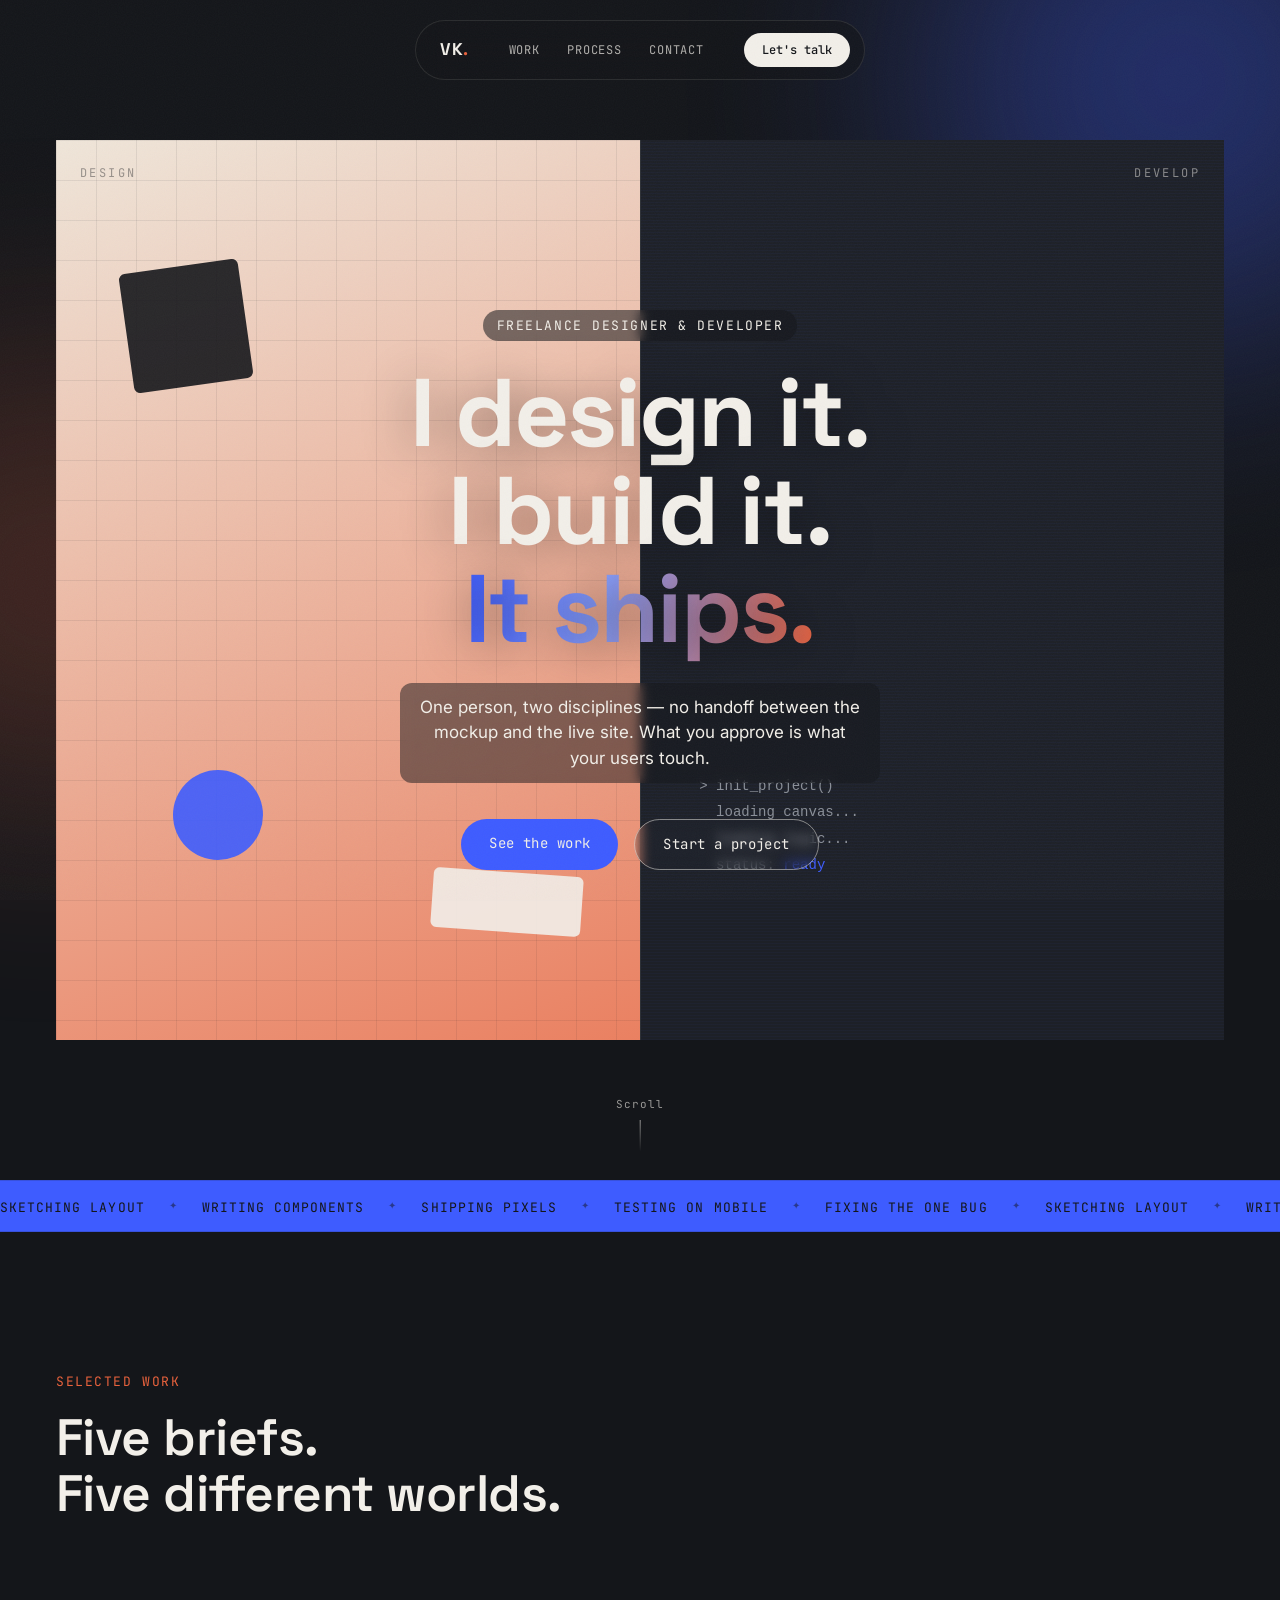
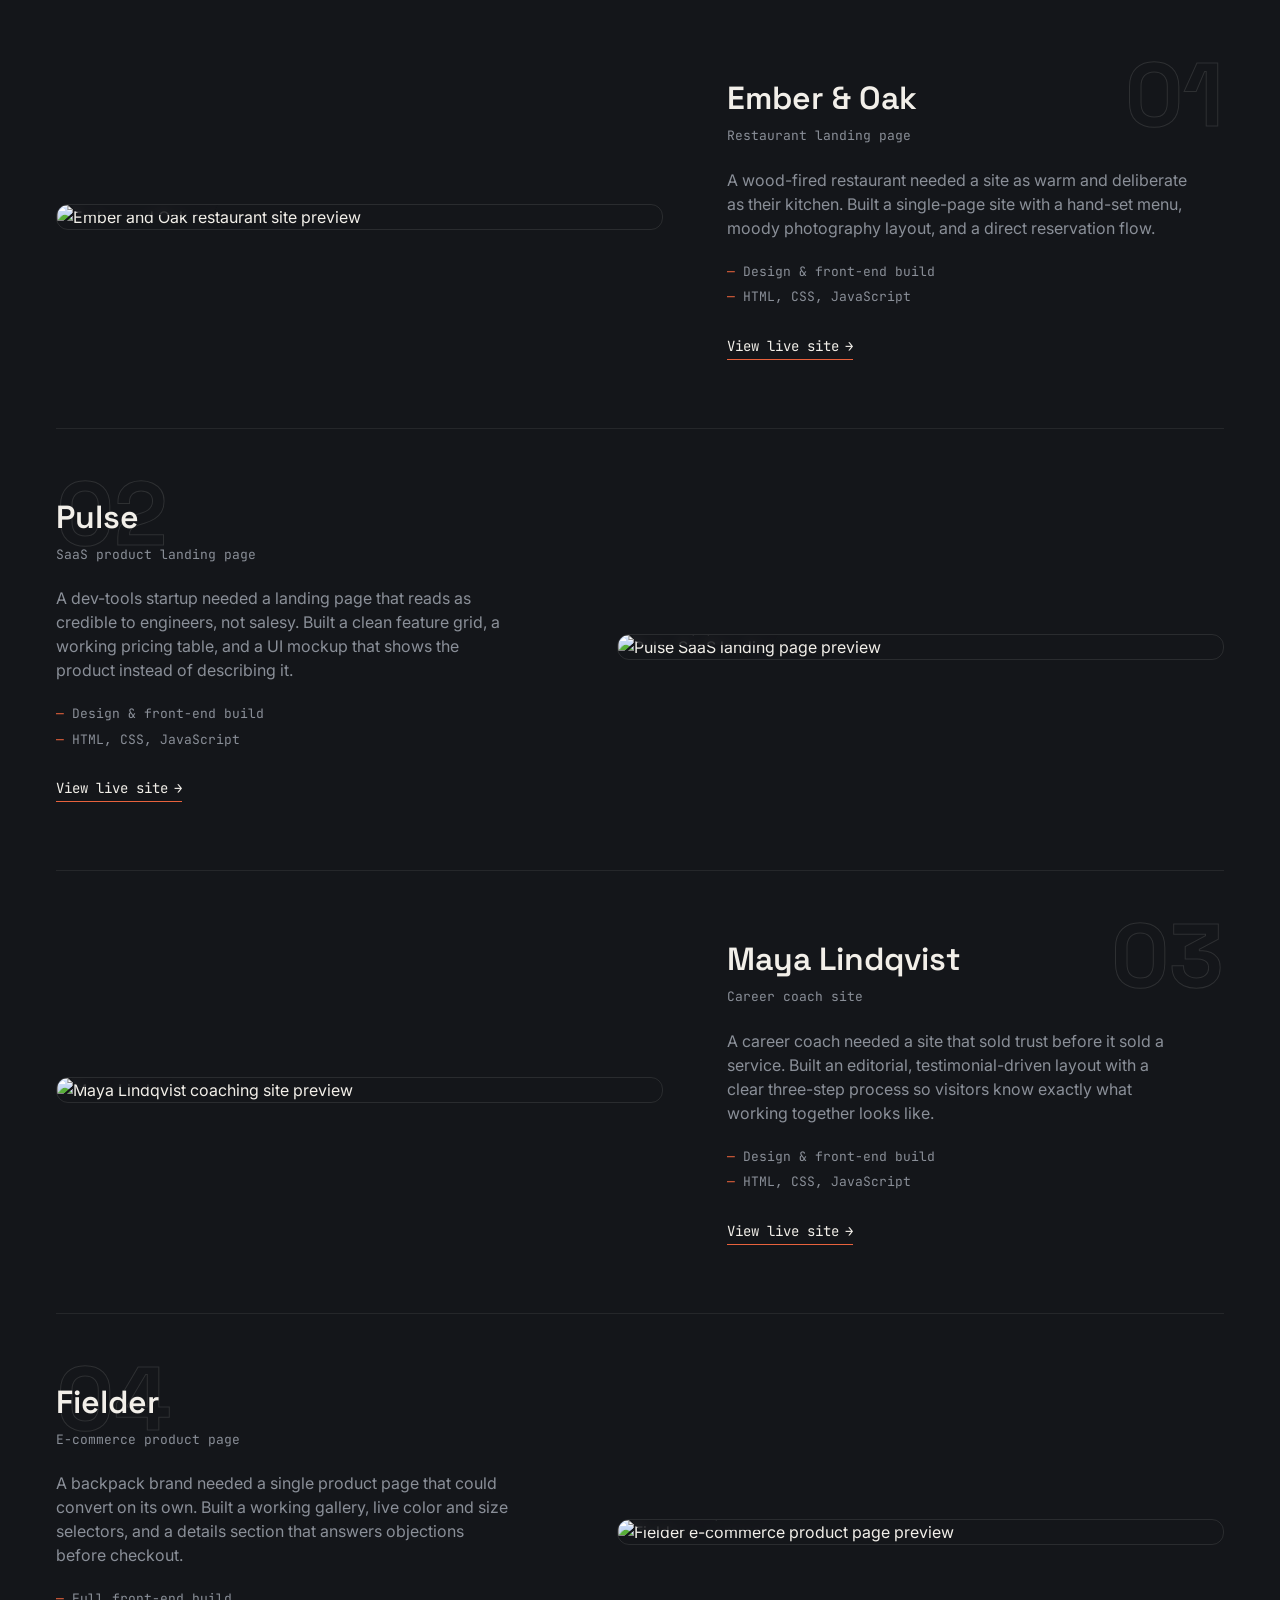
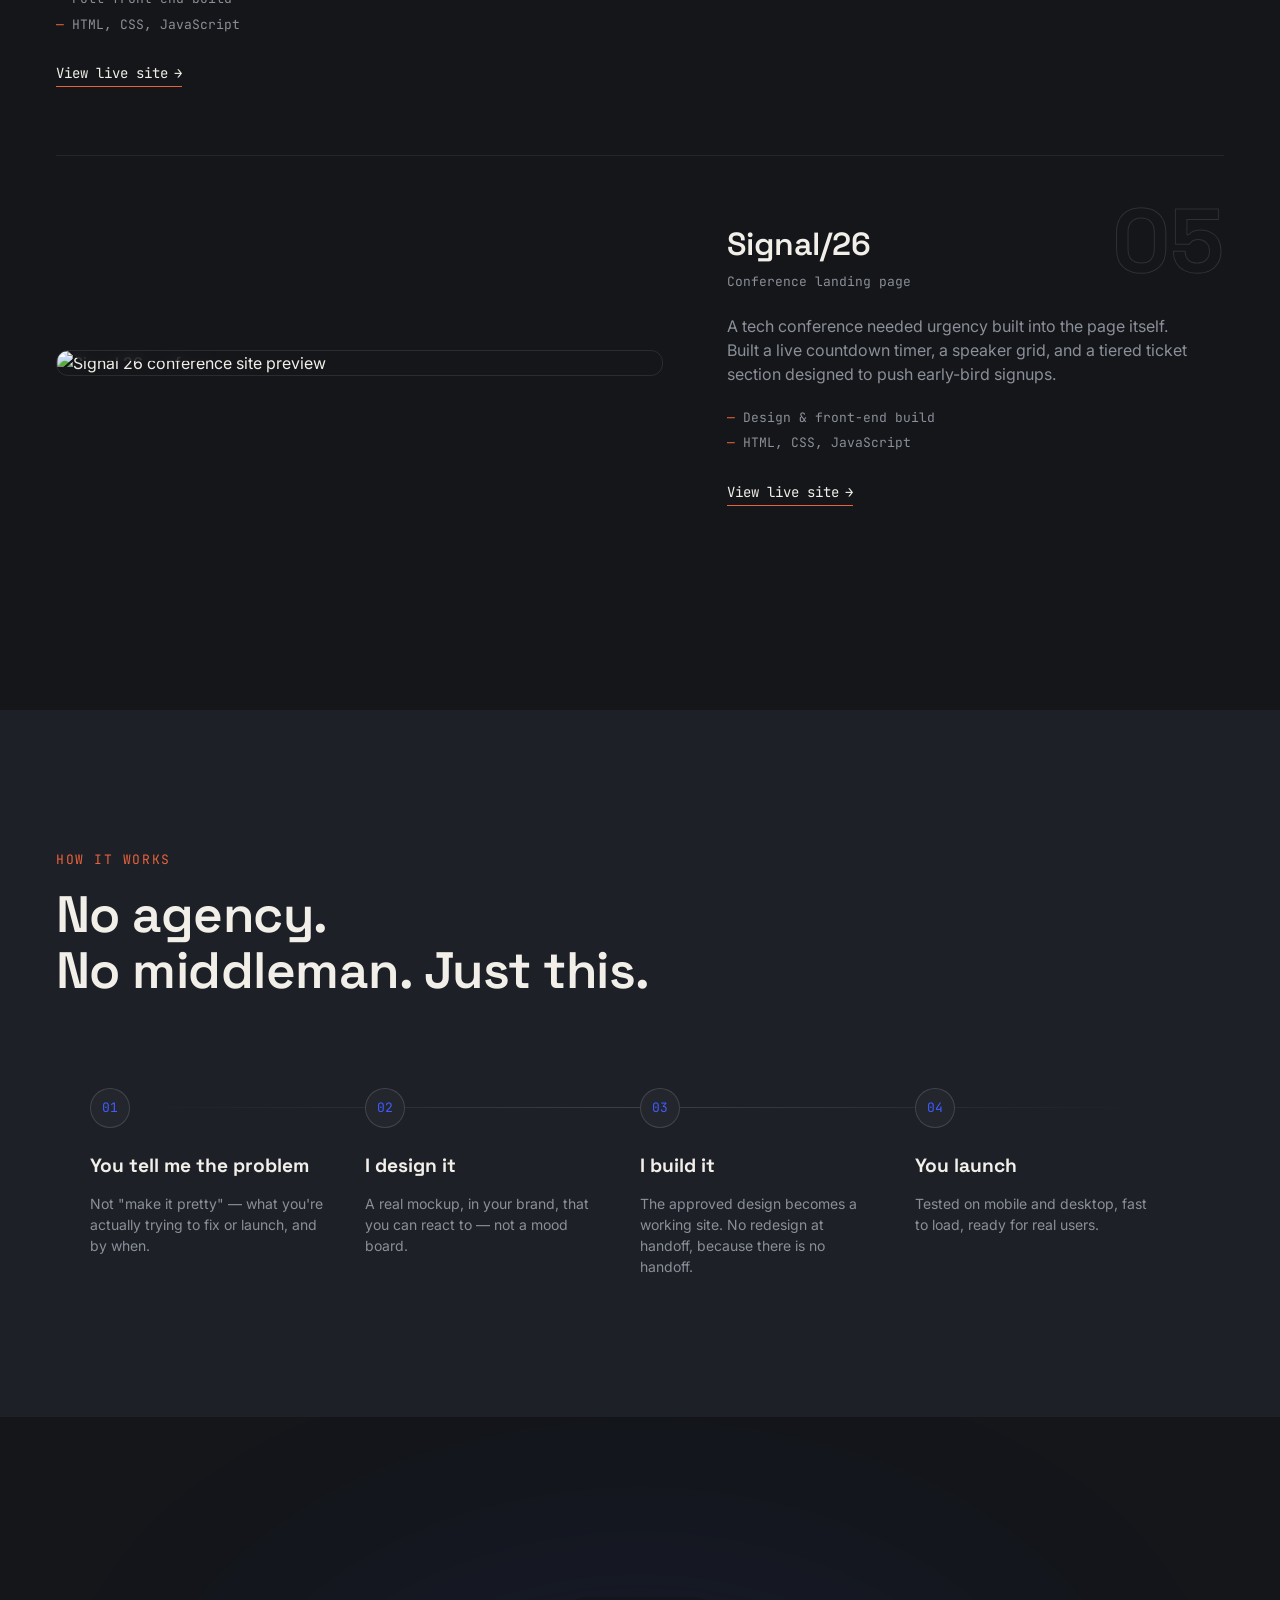
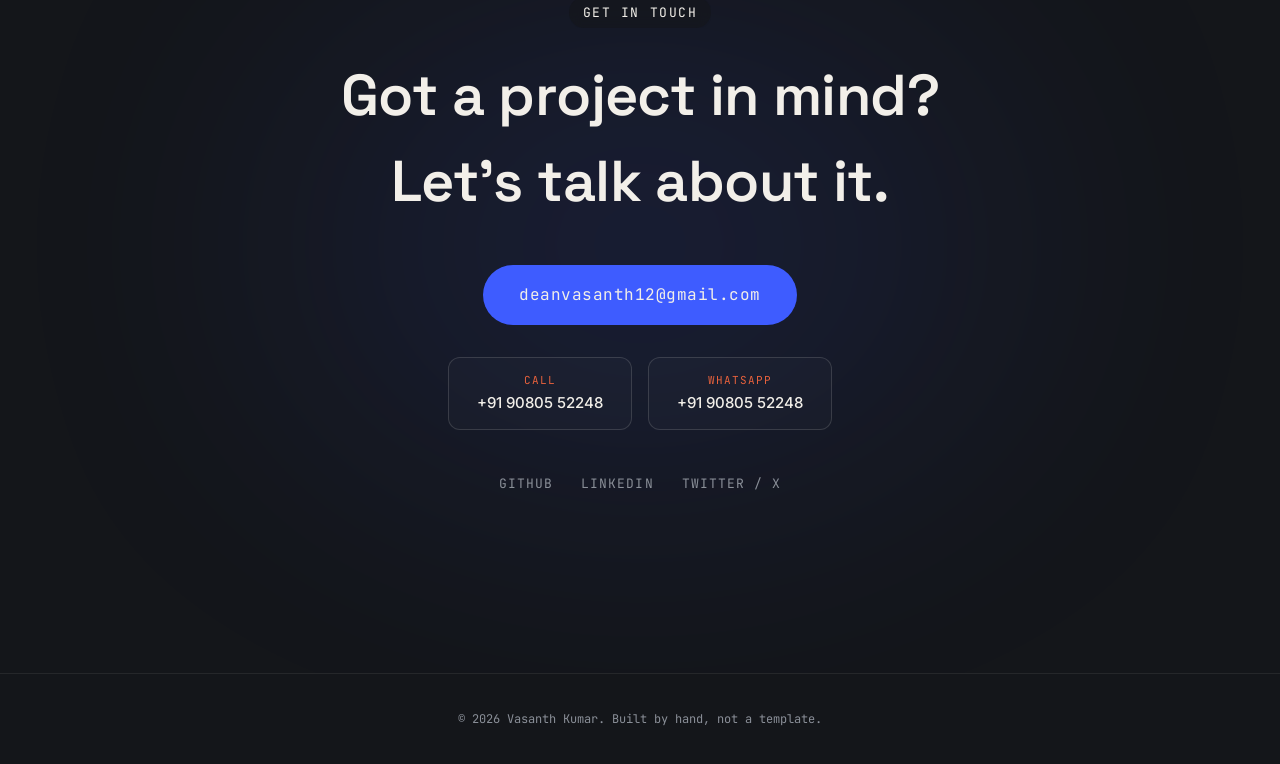
==== index.html @ 4594cf6c "redesign portfolio homepage" ====
<!DOCTYPE html>
<html lang="en">
<head>
<meta charset="UTF-8">
<meta name="viewport" content="width=device-width, initial-scale=1.0">
<title>Vasanth Kumar — Design & Development</title>
<meta name="description" content="Freelance web design, web development, and graphic design portfolio.">
<link rel="preconnect" href="https://fonts.googleapis.com">
<link rel="preconnect" href="https://fonts.gstatic.com" crossorigin>
<link href="https://fonts.googleapis.com/css2?family=Space+Grotesk:wght@400;500;600;700&family=Inter:wght@400;500;600&family=JetBrains+Mono:wght@400;500&display=swap" rel="stylesheet">
<link rel="stylesheet" href="style.css">
</head>
<body>

<div class="grain"></div>
<div class="glow glow-1"></div>
<div class="glow glow-2"></div>

<header class="topbar">
  <div class="nav-pill">
    <span class="mark">VK<span class="mark-dot">.</span></span>
    <nav>
      <a href="#work">Work</a>
      <a href="#process">Process</a>
      <a href="#contact">Contact</a>
    </nav>
    <a href="#contact" class="nav-cta">Let's talk</a>
  </div>
</header>

<section class="hero">
  <div class="hero-half hero-design">
    <div class="grid-overlay"></div>
    <div class="swatch swatch-1"></div>
    <div class="swatch swatch-2"></div>
    <div class="swatch swatch-3"></div>
    <span class="half-label">DESIGN</span>
  </div>
  <div class="hero-half hero-dev">
    <div class="scanlines"></div>
    <pre class="code-snippet"><code>&gt; init_project()
  loading canvas...
  loading logic...
  status: <span class="ok">ready</span></code></pre>
    <span class="half-label">DEVELOP</span>
  </div>

  <div class="hero-content">
    <p class="eyebrow">Freelance Designer &amp; Developer</p>
    <h1>I design it.<br>I build it.<br><span class="gradient-text">It ships.</span></h1>
    <p class="hero-sub">One person, two disciplines — no handoff between the mockup and the live site. What you approve is what your users touch.</p>
    <div class="hero-actions">
      <a href="#work" class="btn btn-primary">See the work</a>
      <a href="#contact" class="btn btn-ghost">Start a project</a>
    </div>
  </div>

  <div class="scroll-cue">
    <span>Scroll</span>
    <div class="scroll-line"></div>
  </div>
</section>

<div class="ticker">
  <div class="ticker-track">
    <span>sketching layout</span><span class="dot-sep">✦</span>
    <span>writing components</span><span class="dot-sep">✦</span>
    <span>shipping pixels</span><span class="dot-sep">✦</span>
    <span>testing on mobile</span><span class="dot-sep">✦</span>
    <span>fixing the one bug</span><span class="dot-sep">✦</span>
    <span>sketching layout</span><span class="dot-sep">✦</span>
    <span>writing components</span><span class="dot-sep">✦</span>
    <span>shipping pixels</span><span class="dot-sep">✦</span>
    <span>testing on mobile</span><span class="dot-sep">✦</span>
    <span>fixing the one bug</span><span class="dot-sep">✦</span>
  </div>
</div>

<section class="work" id="work">
  <div class="section-head">
    <p class="eyebrow">Selected Work</p>
    <h2>Five briefs.<br>Five different worlds.</h2>
  </div>

  <div class="project-list">

    <article class="project">
      <span class="project-index">01</span>
      <div class="project-media">
        <img src="https://placehold.co/900x650/2A1810/E8D5B5?text=Ember+%26+Oak" alt="Ember and Oak restaurant site preview">
        <span class="media-tag">Web Design + Dev</span>
      </div>
      <div class="project-info">
        <h3>Ember &amp; Oak</h3>
        <p class="project-sub">Restaurant landing page</p>
        <p>A wood-fired restaurant needed a site as warm and deliberate as their kitchen. Built a single-page site with a hand-set menu, moody photography layout, and a direct reservation flow.</p>
        <ul class="project-meta">
          <li>Design &amp; front-end build</li>
          <li>HTML, CSS, JavaScript</li>
        </ul>
        <a href="restaurant/" class="project-link">View live site <span class="arrow">→</span></a>
      </div>
    </article>

    <article class="project reverse">
      <span class="project-index">02</span>
      <div class="project-media">
        <img src="https://placehold.co/900x650/FAFAF9/4F46E5?text=Pulse" alt="Pulse SaaS landing page preview">
        <span class="media-tag">Web Design + Dev</span>
      </div>
      <div class="project-info">
        <h3>Pulse</h3>
        <p class="project-sub">SaaS product landing page</p>
        <p>A dev-tools startup needed a landing page that reads as credible to engineers, not salesy. Built a clean feature grid, a working pricing table, and a UI mockup that shows the product instead of describing it.</p>
        <ul class="project-meta">
          <li>Design &amp; front-end build</li>
          <li>HTML, CSS, JavaScript</li>
        </ul>
        <a href="saas/" class="project-link">View live site <span class="arrow">→</span></a>
      </div>
    </article>

    <article class="project">
      <span class="project-index">03</span>
      <div class="project-media">
        <img src="https://placehold.co/900x650/FBF8F3/6B7A5E?text=Maya+Lindqvist" alt="Maya Lindqvist coaching site preview">
        <span class="media-tag">Web Design</span>
      </div>
      <div class="project-info">
        <h3>Maya Lindqvist</h3>
        <p class="project-sub">Career coach site</p>
        <p>A career coach needed a site that sold trust before it sold a service. Built an editorial, testimonial-driven layout with a clear three-step process so visitors know exactly what working together looks like.</p>
        <ul class="project-meta">
          <li>Design &amp; front-end build</li>
          <li>HTML, CSS, JavaScript</li>
        </ul>
        <a href="personal-brand/" class="project-link">View live site <span class="arrow">→</span></a>
      </div>
    </article>

    <article class="project reverse">
      <span class="project-index">04</span>
      <div class="project-media">
        <img src="https://placehold.co/900x650/EFEFEA/1A1A1A?text=Fielder" alt="Fielder e-commerce product page preview">
        <span class="media-tag">Web Development</span>
      </div>
      <div class="project-info">
        <h3>Fielder</h3>
        <p class="project-sub">E-commerce product page</p>
        <p>A backpack brand needed a single product page that could convert on its own. Built a working gallery, live color and size selectors, and a details section that answers objections before checkout.</p>
        <ul class="project-meta">
          <li>Full front-end build</li>
          <li>HTML, CSS, JavaScript</li>
        </ul>
        <a href="ecommerce/" class="project-link">View live site <span class="arrow">→</span></a>
      </div>
    </article>

    <article class="project">
      <span class="project-index">05</span>
      <div class="project-media">
        <img src="https://placehold.co/900x650/0B0C10/FF4D6D?text=Signal%2F26" alt="Signal 26 conference site preview">
        <span class="media-tag">Web Design + Dev</span>
      </div>
      <div class="project-info">
        <h3>Signal/26</h3>
        <p class="project-sub">Conference landing page</p>
        <p>A tech conference needed urgency built into the page itself. Built a live countdown timer, a speaker grid, and a tiered ticket section designed to push early-bird signups.</p>
        <ul class="project-meta">
          <li>Design &amp; front-end build</li>
          <li>HTML, CSS, JavaScript</li>
        </ul>
        <a href="event/" class="project-link">View live site <span class="arrow">→</span></a>
      </div>
    </article>

  </div>
</section>

<section class="process" id="process">
  <div class="section-head">
    <p class="eyebrow">How It Works</p>
    <h2>No agency.<br>No middleman. Just this.</h2>
  </div>
  <div class="process-line">
    <div class="process-step">
      <span class="step-mono">01</span>
      <h4>You tell me the problem</h4>
      <p>Not "make it pretty" — what you're actually trying to fix or launch, and by when.</p>
    </div>
    <div class="process-step">
      <span class="step-mono">02</span>
      <h4>I design it</h4>
      <p>A real mockup, in your brand, that you can react to — not a mood board.</p>
    </div>
    <div class="process-step">
      <span class="step-mono">03</span>
      <h4>I build it</h4>
      <p>The approved design becomes a working site. No redesign at handoff, because there is no handoff.</p>
    </div>
    <div class="process-step">
      <span class="step-mono">04</span>
      <h4>You launch</h4>
      <p>Tested on mobile and desktop, fast to load, ready for real users.</p>
    </div>
  </div>
</section>

<section class="contact" id="contact">
  <div class="contact-glow"></div>
  <p class="eyebrow">Get In Touch</p>
  <h2>Got a project in mind?<br>Let's talk about it.</h2>
  <a href="mailto:deanvasanth12@gmail.com" class="btn btn-primary btn-large">deanvasanth12@gmail.com</a>
  <div class="contact-methods">
    <a href="tel:+919080552248" class="contact-method">
      <span class="contact-method-label">Call</span>
      <span class="contact-method-value">+91 90805 52248</span>
    </a>
    <a href="https://wa.me/919080552248" class="contact-method" target="_blank" rel="noopener">
      <span class="contact-method-label">WhatsApp</span>
      <span class="contact-method-value">+91 90805 52248</span>
    </a>
  </div>
  <div class="contact-links">
    <a href="#">GitHub</a>
    <a href="#">LinkedIn</a>
    <a href="#">Twitter / X</a>
  </div>
</section>

<footer>
  <span>© 2026 Vasanth Kumar. Built by hand, not a template.</span>
</footer>

<script src="script.js"></script>
</body>
</html>
---- style.css ----
:root {
  --ink: #14161A;
  --paper: #F2EFE9;
  --cobalt: #3E5CFF;
  --clay: #E8623D;
  --slate: #8A8F98;
  --ink-soft: #1D2027;
  --ink-softer: #24262E;

  --font-display: 'Space Grotesk', sans-serif;
  --font-body: 'Inter', sans-serif;
  --font-mono: 'JetBrains Mono', monospace;
}

* { margin: 0; padding: 0; box-sizing: border-box; }
html { scroll-behavior: smooth; }
body {
  background: var(--ink);
  color: var(--paper);
  font-family: var(--font-body);
  line-height: 1.5;
  overflow-x: hidden;
  position: relative;
}
@media (prefers-reduced-motion: reduce) {
  html { scroll-behavior: auto; }
  * { animation-duration: 0.01ms !important; animation-iteration-count: 1 !important; transition-duration: 0.01ms !important; }
}
a { color: inherit; text-decoration: none; }

.grain {
  position: fixed;
  inset: 0;
  pointer-events: none;
  z-index: 999;
  opacity: 0.035;
  background-image: url("data:image/svg+xml,%3Csvg xmlns='http://www.w3.org/2000/svg' width='120' height='120'%3E%3Cfilter id='n'%3E%3CfeTurbulence type='fractalNoise' baseFrequency='0.9' numOctaves='2' stitchTiles='stitch'/%3E%3C/filter%3E%3Crect width='100%25' height='100%25' filter='url(%23n)'/%3E%3C/svg%3E");
}

.glow {
  position: fixed;
  border-radius: 50%;
  filter: blur(120px);
  pointer-events: none;
  z-index: 0;
  opacity: 0.35;
}
.glow-1 {
  width: 520px; height: 520px;
  background: var(--cobalt);
  top: -180px; right: -160px;
}
.glow-2 {
  width: 460px; height: 460px;
  background: var(--clay);
  bottom: 10%; left: -180px;
  opacity: 0.22;
}

/* ---------- Topbar ---------- */
.topbar {
  position: fixed;
  top: 20px; left: 0; right: 0;
  z-index: 100;
  display: flex;
  justify-content: center;
}
.nav-pill {
  display: flex;
  align-items: center;
  gap: 40px;
  background: rgba(20,22,26,0.6);
  backdrop-filter: blur(16px);
  border: 1px solid rgba(242,239,233,0.1);
  border-radius: 999px;
  padding: 12px 14px 12px 24px;
}
.mark {
  font-family: var(--font-display);
  font-weight: 700;
  font-size: 17px;
  letter-spacing: 0.02em;
}
.mark-dot { color: var(--clay); }
.nav-pill nav { display: flex; gap: 28px; }
.nav-pill nav a {
  font-family: var(--font-mono);
  font-size: 12px;
  text-transform: uppercase;
  letter-spacing: 0.06em;
  opacity: 0.7;
  transition: opacity 0.2s;
}
.nav-pill nav a:hover { opacity: 1; }
.nav-cta {
  font-family: var(--font-mono);
  font-size: 12px;
  background: var(--paper);
  color: var(--ink);
  padding: 8px 18px;
  border-radius: 999px;
  font-weight: 500;
  transition: background 0.2s, transform 0.2s;
}
.nav-cta:hover { background: var(--cobalt); color: var(--paper); transform: translateY(-1px); }

/* ---------- Hero ---------- */
.hero {
  position: relative;
  min-height: 100vh;
  display: flex;
  overflow: hidden;
}
.hero-half { width: 50%; height: 100vh; position: relative; overflow: hidden; }
.hero-design { background: linear-gradient(160deg, #EFE6DA 0%, var(--clay) 130%); }
.hero-dev { background: var(--ink-soft); border-left: 1px solid rgba(242,239,233,0.08); }

.grid-overlay {
  position: absolute; inset: 0;
  background-image:
    linear-gradient(rgba(20,22,26,0.08) 1px, transparent 1px),
    linear-gradient(90deg, rgba(20,22,26,0.08) 1px, transparent 1px);
  background-size: 40px 40px;
}
.swatch { position: absolute; border-radius: 6px; opacity: 0.9; }
.swatch-1 { width: 120px; height: 120px; background: var(--ink); top: 14%; left: 12%; transform: rotate(-8deg); animation: float-a 7s ease-in-out infinite; }
.swatch-2 { width: 90px; height: 90px; background: var(--cobalt); bottom: 20%; left: 20%; border-radius: 50%; animation: float-b 8s ease-in-out infinite; }
.swatch-3 { width: 150px; height: 60px; background: var(--paper); bottom: 12%; right: 10%; transform: rotate(4deg); animation: float-a 9s ease-in-out infinite reverse; }
@keyframes float-a { 0%,100% { transform: translateY(0) rotate(-8deg); } 50% { transform: translateY(-14px) rotate(-4deg); } }
@keyframes float-b { 0%,100% { transform: translateY(0); } 50% { transform: translateY(16px); } }

.scanlines {
  position: absolute; inset: 0;
  background: repeating-linear-gradient(0deg, rgba(62,92,255,0.04), rgba(62,92,255,0.04) 1px, transparent 1px, transparent 3px);
}
.code-snippet {
  position: absolute; bottom: 18%; left: 10%;
  font-family: var(--font-mono); font-size: 14px; color: var(--slate); line-height: 1.8;
}
.code-snippet .ok { color: var(--cobalt); }

.half-label {
  position: absolute; top: 24px;
  font-family: var(--font-mono); font-size: 12px; letter-spacing: 0.2em; opacity: 0.5;
}
.hero-design .half-label { left: 24px; color: var(--ink); opacity: 0.4; }
.hero-dev .half-label { right: 24px; color: var(--paper); }

.hero-content {
  position: absolute; inset: 0;
  display: flex; flex-direction: column; align-items: center; justify-content: center;
  text-align: center; padding: 0 24px;
  pointer-events: none;
}
.hero-content > * { pointer-events: auto; }

.eyebrow {
  font-family: var(--font-mono); font-size: 13px; letter-spacing: 0.12em; text-transform: uppercase;
  color: var(--paper); background: rgba(20,22,26,0.55); backdrop-filter: blur(6px);
  padding: 6px 14px; border-radius: 999px; margin-bottom: 24px; display: inline-block;
}
.hero h1 {
  font-family: var(--font-display); font-size: clamp(2.8rem, 7.5vw, 6rem); font-weight: 700;
  line-height: 1.02; letter-spacing: -0.02em; color: var(--paper);
  text-shadow: 0 4px 50px rgba(0,0,0,0.45);
}
.gradient-text {
  background: linear-gradient(100deg, var(--cobalt) 0%, #8AA0FF 40%, var(--clay) 100%);
  -webkit-background-clip: text;
  background-clip: text;
  color: transparent;
}
.hero-sub {
  max-width: 480px; margin: 24px auto 36px; font-size: 17px; color: var(--paper);
  background: rgba(20,22,26,0.5); backdrop-filter: blur(6px); padding: 12px 20px; border-radius: 12px;
}
.hero-actions { display: flex; gap: 16px; justify-content: center; flex-wrap: wrap; }

.btn {
  font-family: var(--font-mono); font-size: 14px; letter-spacing: 0.03em; padding: 14px 28px;
  border-radius: 999px; transition: transform 0.2s ease, background 0.2s ease, box-shadow 0.2s ease;
  display: inline-block; position: relative;
}
.btn-primary { background: var(--cobalt); color: var(--paper); }
.btn-primary:hover { transform: translateY(-2px); background: #5470FF; box-shadow: 0 12px 28px rgba(62,92,255,0.35); }
.btn-ghost { border: 1px solid rgba(242,239,233,0.5); color: var(--paper); backdrop-filter: blur(6px); }
.btn-ghost:hover { background: rgba(242,239,233,0.1); transform: translateY(-2px); }
.btn-large { font-size: 16px; padding: 18px 36px; margin-top: 32px; }

.scroll-cue {
  position: absolute; bottom: 28px; left: 50%; transform: translateX(-50%);
  display: flex; flex-direction: column; align-items: center; gap: 8px;
  font-family: var(--font-mono); font-size: 11px; letter-spacing: 0.1em;
  color: var(--paper); opacity: 0.6; z-index: 2;
}
.scroll-line { width: 1px; height: 32px; background: linear-gradient(var(--paper), transparent); animation: scroll-pulse 1.8s ease-in-out infinite; }
@keyframes scroll-pulse { 0%,100% { opacity: 0.3; } 50% { opacity: 1; } }

/* ---------- Ticker ---------- */
.ticker {
  background: var(--cobalt); color: var(--ink); overflow: hidden; white-space: nowrap;
  padding: 13px 0; border-top: 1px solid rgba(20,22,26,0.15); border-bottom: 1px solid rgba(20,22,26,0.15);
  position: relative; z-index: 1;
}
.ticker-track {
  display: inline-flex; gap: 24px; font-family: var(--font-mono); font-size: 13px;
  text-transform: uppercase; letter-spacing: 0.08em; animation: scroll-left 24s linear infinite;
}
.dot-sep { opacity: 0.5; font-size: 10px; }
@keyframes scroll-left { from { transform: translateX(0); } to { transform: translateX(-50%); } }

/* ---------- Sections ---------- */
section { padding: 140px 56px; position: relative; z-index: 1; }
.section-head { max-width: 640px; margin-bottom: 88px; }
.section-head .eyebrow {
  background: none; padding: 0; backdrop-filter: none;
  color: var(--clay); display: block; margin-bottom: 18px;
}
.section-head h2 {
  font-family: var(--font-display); font-size: clamp(2.1rem, 4vw, 3.2rem); font-weight: 600;
  letter-spacing: -0.01em; line-height: 1.1;
}

/* ---------- Work ---------- */
.project-list { display: flex; flex-direction: column; gap: 4px; max-width: 1220px; margin: 0 auto; }

.project {
  display: grid; grid-template-columns: 1.1fr 0.9fr; gap: 64px; align-items: center;
  position: relative; padding: 64px 0; border-top: 1px solid rgba(242,239,233,0.08);
}
.project:first-child { border-top: none; }
.project.reverse { direction: rtl; }
.project.reverse > * { direction: ltr; }

.project-index {
  position: absolute; top: 40px; right: 0;
  font-family: var(--font-display); font-size: 90px; font-weight: 700;
  color: transparent; -webkit-text-stroke: 1px rgba(242,239,233,0.12);
  line-height: 1; pointer-events: none; z-index: -1;
}
.project.reverse .project-index { right: auto; left: 0; }

.project-media { position: relative; border-radius: 12px; overflow: hidden; border: 1px solid rgba(242,239,233,0.1); }
.project-media img { width: 100%; display: block; transition: transform 0.5s ease; }
.project:hover .project-media img { transform: scale(1.04); }
.media-tag {
  position: absolute; bottom: 14px; left: 14px;
  font-family: var(--font-mono); font-size: 11px; text-transform: uppercase; letter-spacing: 0.06em;
  background: rgba(20,22,26,0.7); backdrop-filter: blur(6px); color: var(--paper);
  padding: 6px 12px; border-radius: 999px;
}

.project-info h3 { font-family: var(--font-display); font-size: 2rem; font-weight: 600; margin-bottom: 4px; }
.project-sub { font-family: var(--font-mono); font-size: 13px; color: var(--cobalt); margin-bottom: 18px; }
.project-info p { color: var(--slate); max-width: 460px; margin-bottom: 22px; }

.project-meta {
  list-style: none; font-family: var(--font-mono); font-size: 13px; color: var(--slate);
  margin-bottom: 26px; display: flex; flex-direction: column; gap: 6px;
}
.project-meta li::before { content: "— "; color: var(--clay); }

.project-link {
  font-family: var(--font-mono); font-size: 14px; color: var(--paper);
  display: inline-flex; align-items: center; gap: 6px;
  border-bottom: 1px solid var(--clay); padding-bottom: 2px; transition: color 0.2s, gap 0.2s;
}
.project-link .arrow { transition: transform 0.2s; }
.project-link:hover { color: var(--clay); }
.project-link:hover .arrow { transform: translateX(4px); }

/* ---------- Process ---------- */
.process { background: var(--ink-soft); }
.process-line {
  max-width: 1100px; margin: 0 auto;
  display: grid; grid-template-columns: repeat(4, 1fr); gap: 0;
  position: relative;
}
.process-line::before {
  content: ""; position: absolute; top: 19px; left: 5%; right: 5%; height: 1px;
  background: linear-gradient(90deg, transparent, rgba(242,239,233,0.15), transparent);
}
.process-step { position: relative; padding: 0 24px 0 0; }
.step-mono {
  display: inline-flex; align-items: center; justify-content: center;
  width: 40px; height: 40px; border-radius: 50%;
  background: var(--ink-softer); border: 1px solid rgba(242,239,233,0.15);
  font-family: var(--font-mono); font-size: 13px; color: var(--cobalt);
  margin-bottom: 24px; position: relative; z-index: 1;
}
.process-step h4 { font-family: var(--font-display); font-size: 1.2rem; margin-bottom: 12px; }
.process-step p { color: var(--slate); font-size: 14px; max-width: 240px; }

/* ---------- Contact ---------- */
.contact { text-align: center; padding: 180px 56px; position: relative; overflow: hidden; }
.contact-glow {
  position: absolute; top: 50%; left: 50%; transform: translate(-50%,-50%);
  width: 700px; height: 400px; background: var(--cobalt); opacity: 0.15; filter: blur(140px);
  z-index: -1; border-radius: 50%;
}
.contact h2 {
  font-family: var(--font-display); font-size: clamp(2.2rem, 4.5vw, 3.6rem); font-weight: 600;
  letter-spacing: -0.01em; margin-bottom: 8px;
}
.contact-methods { margin-top: 32px; display: flex; gap: 16px; justify-content: center; flex-wrap: wrap; }
.contact-method {
  display: flex; flex-direction: column; align-items: center; gap: 4px;
  padding: 14px 28px; border: 1px solid rgba(242,239,233,0.15); border-radius: 12px;
  transition: border-color 0.2s, transform 0.2s, background 0.2s;
  background: rgba(242,239,233,0.02);
}
.contact-method:hover { border-color: var(--clay); transform: translateY(-2px); background: rgba(242,239,233,0.05); }
.contact-method-label { font-family: var(--font-mono); font-size: 11px; text-transform: uppercase; letter-spacing: 0.1em; color: var(--clay); }
.contact-method-value { font-size: 15px; color: var(--paper); font-weight: 500; }

.contact-links {
  margin-top: 44px; display: flex; gap: 28px; justify-content: center;
  font-family: var(--font-mono); font-size: 13px; text-transform: uppercase; letter-spacing: 0.08em; color: var(--slate);
}
.contact-links a:hover { color: var(--paper); }

footer {
  text-align: center; padding: 36px; font-family: var(--font-mono); font-size: 12px; color: var(--slate);
  border-top: 1px solid rgba(242,239,233,0.08); position: relative; z-index: 1;
}

/* ---------- Responsive ---------- */
@media (max-width: 860px) {
  .nav-pill { gap: 20px; padding: 10px 10px 10px 18px; }
  .nav-pill nav { display: none; }
  .hero-content { padding: 0 16px; }
  section { padding: 88px 24px; }
  .project { grid-template-columns: 1fr; gap: 28px; padding: 40px 0; }
  .project.reverse { direction: ltr; }
  .project-index { display: none; }
  .process-line { grid-template-columns: 1fr 1fr; gap: 40px 20px; }
  .process-line::before { display: none; }
  .code-snippet { display: none; }
  .contact { padding: 100px 24px; }
}

@media (max-width: 520px) {
  .process-line { grid-template-columns: 1fr; }
  .hero-sub { font-size: 15px; }
}

a:focus-visible, .btn:focus-visible { outline: 2px solid var(--cobalt); outline-offset: 3px; }
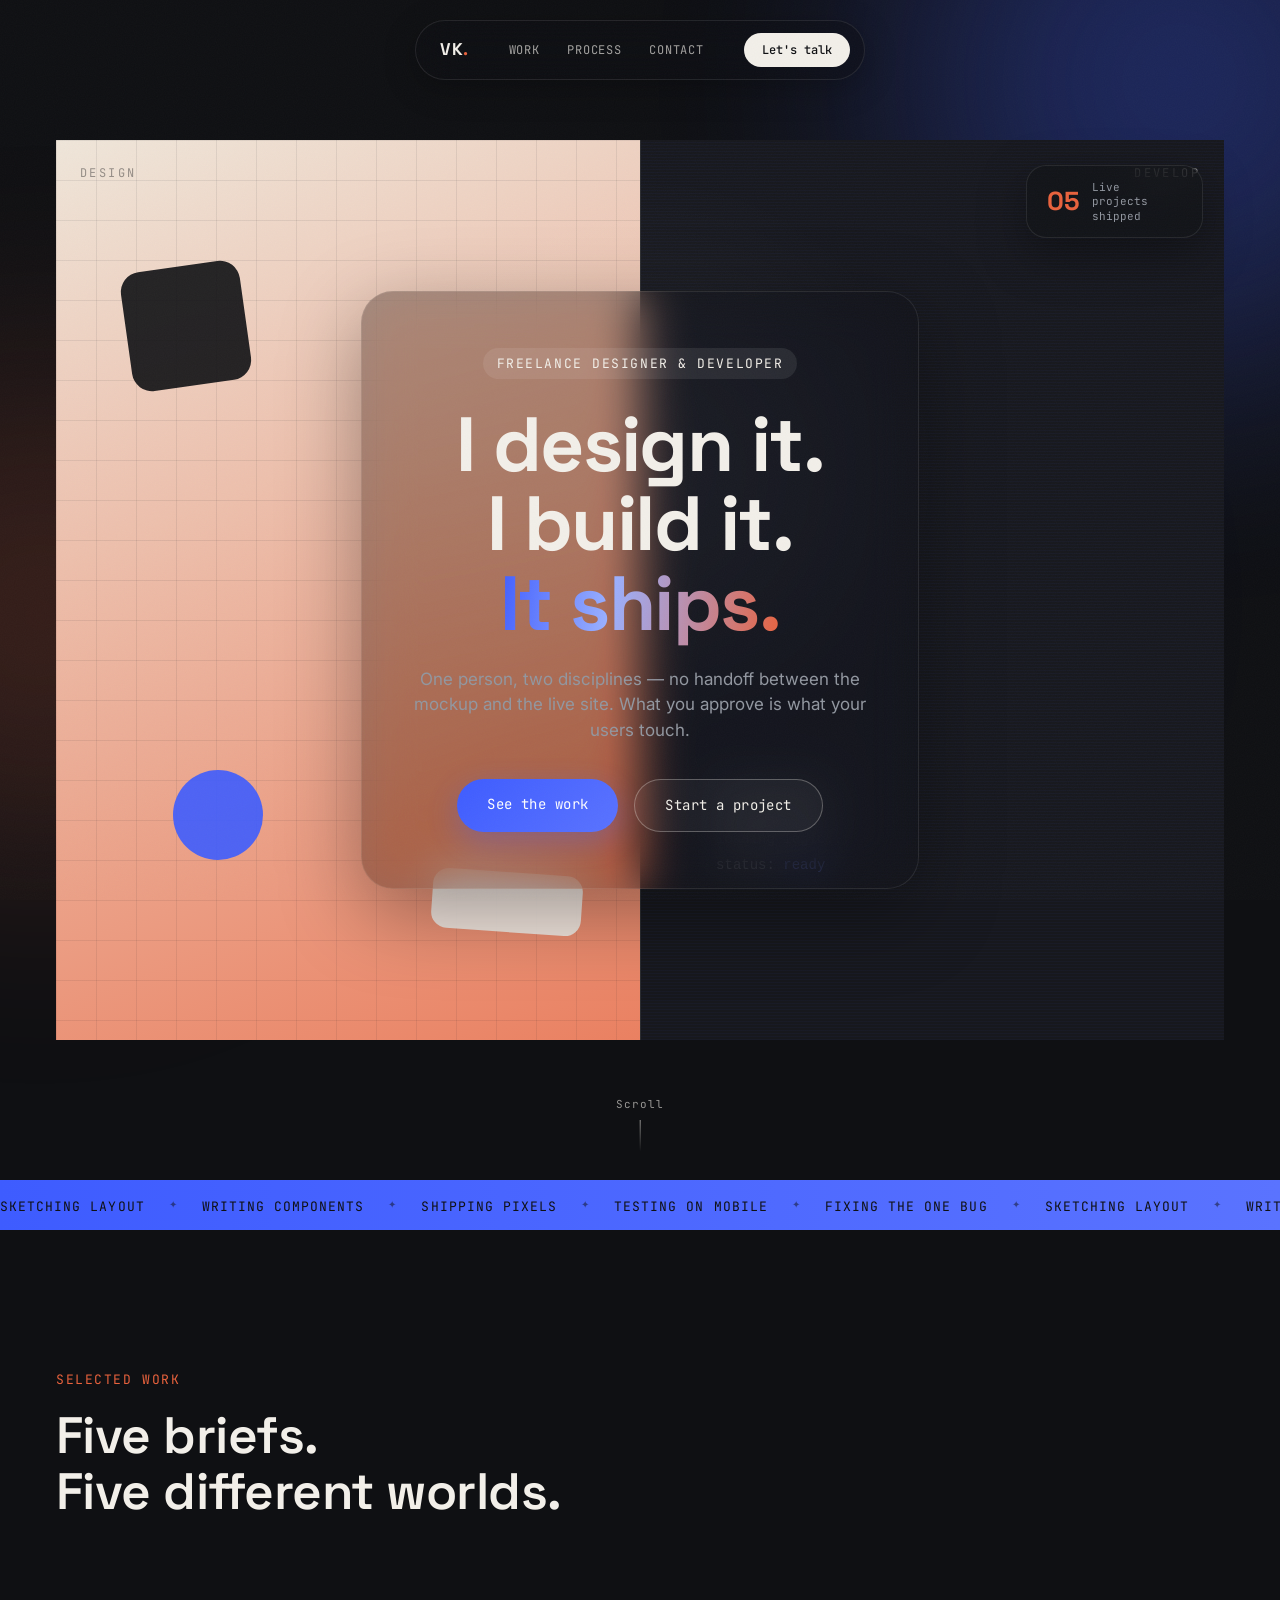
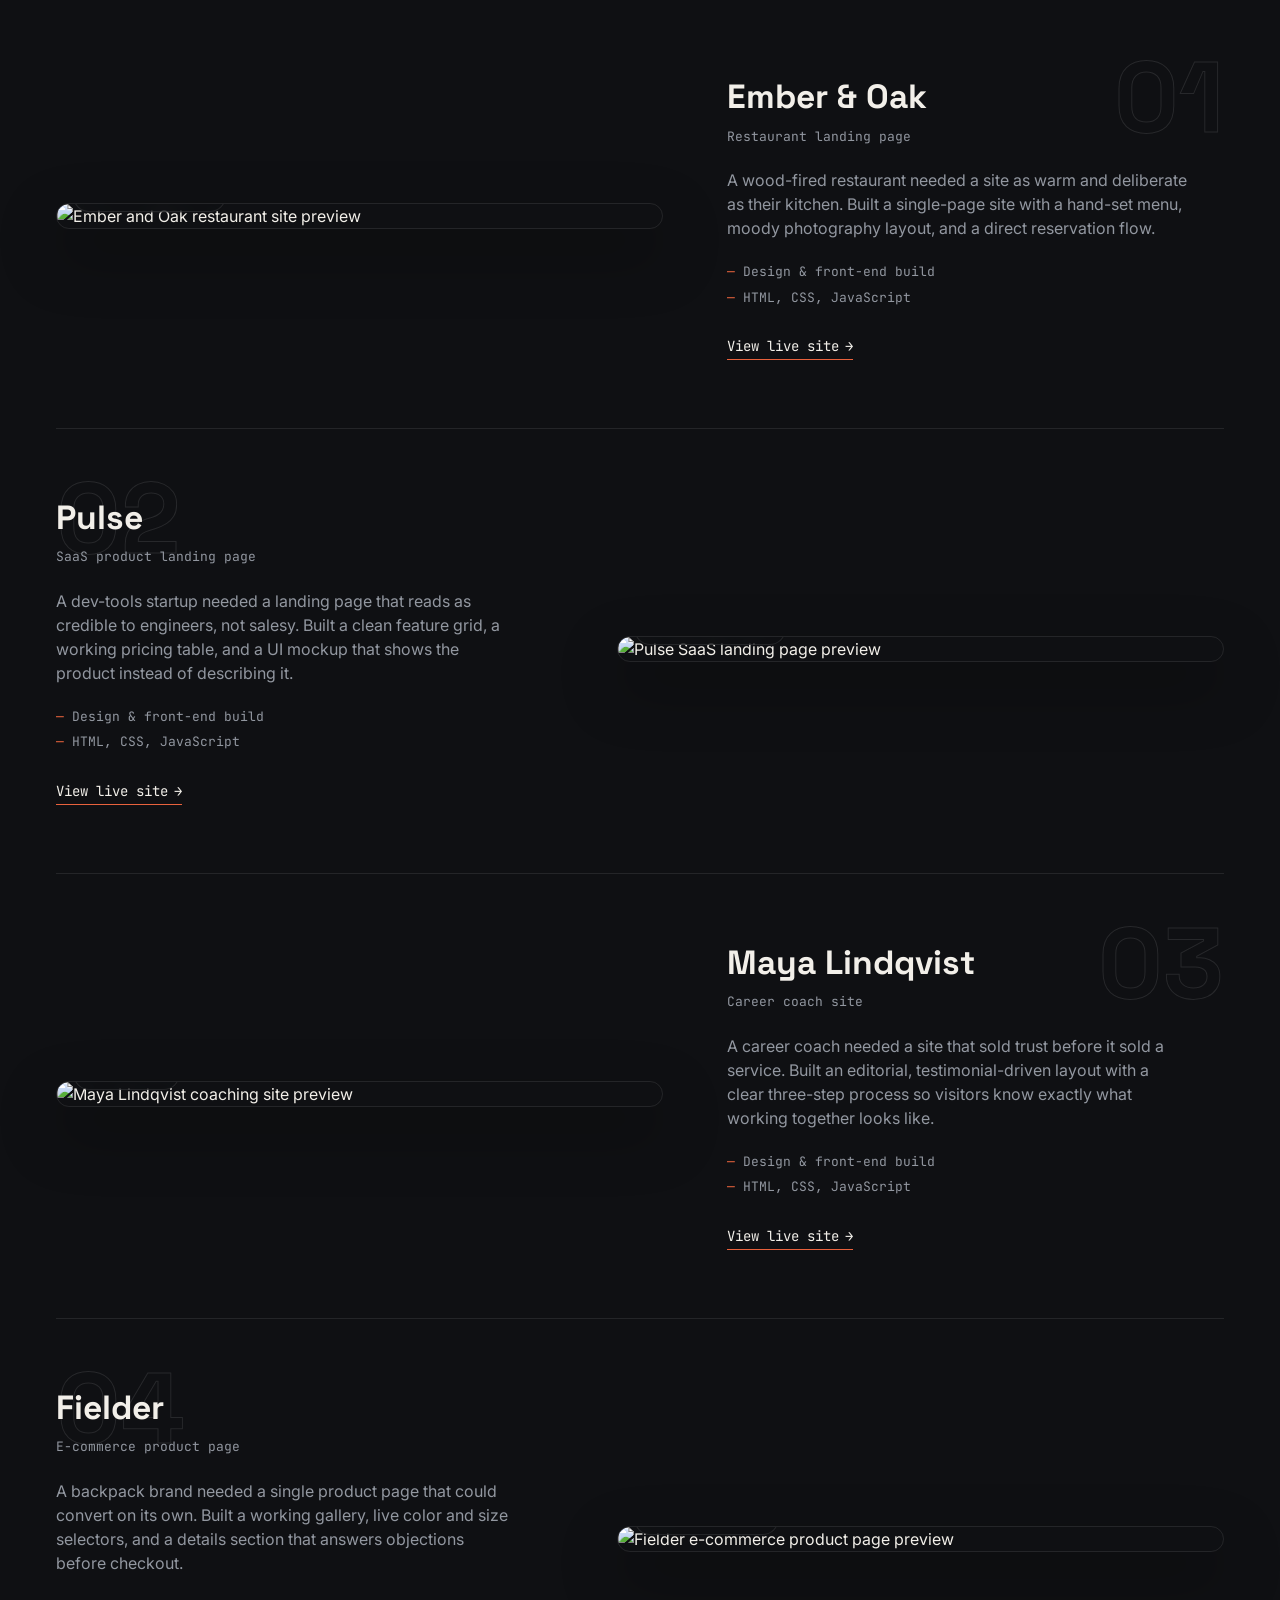
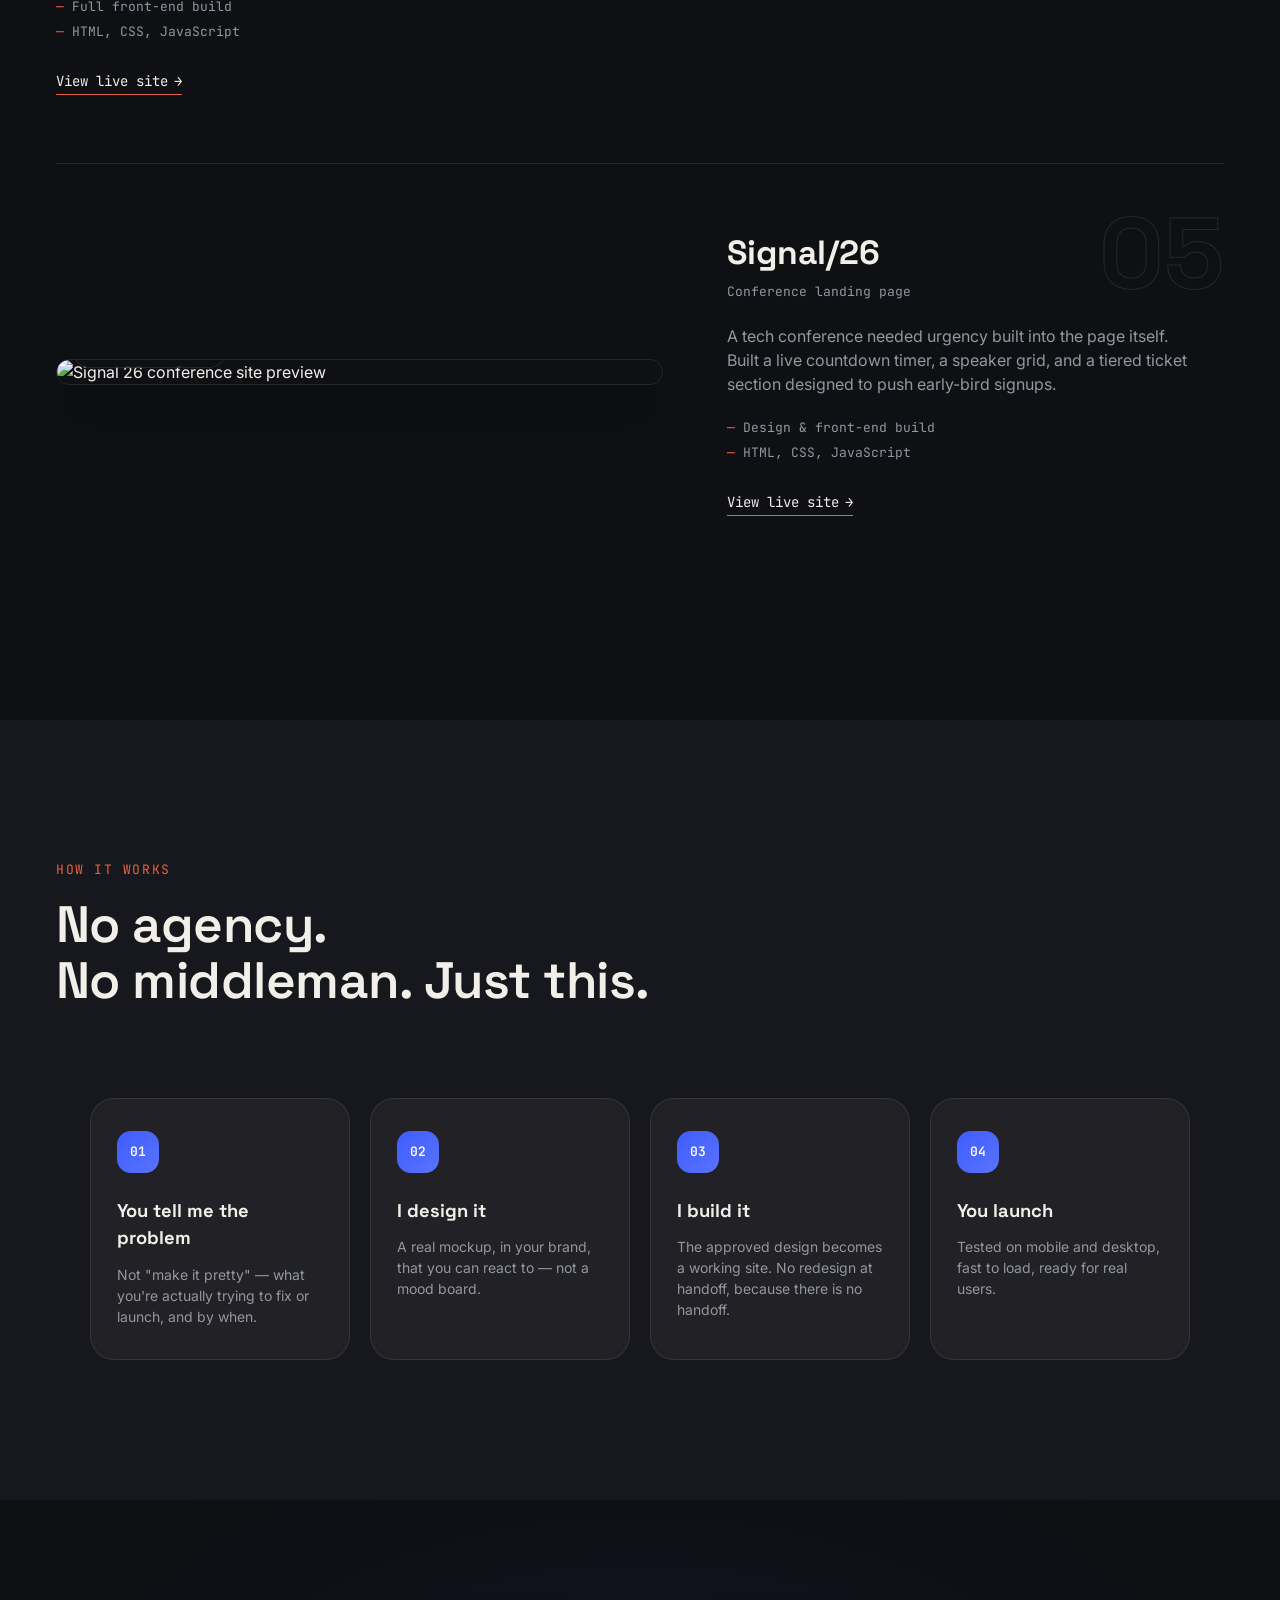
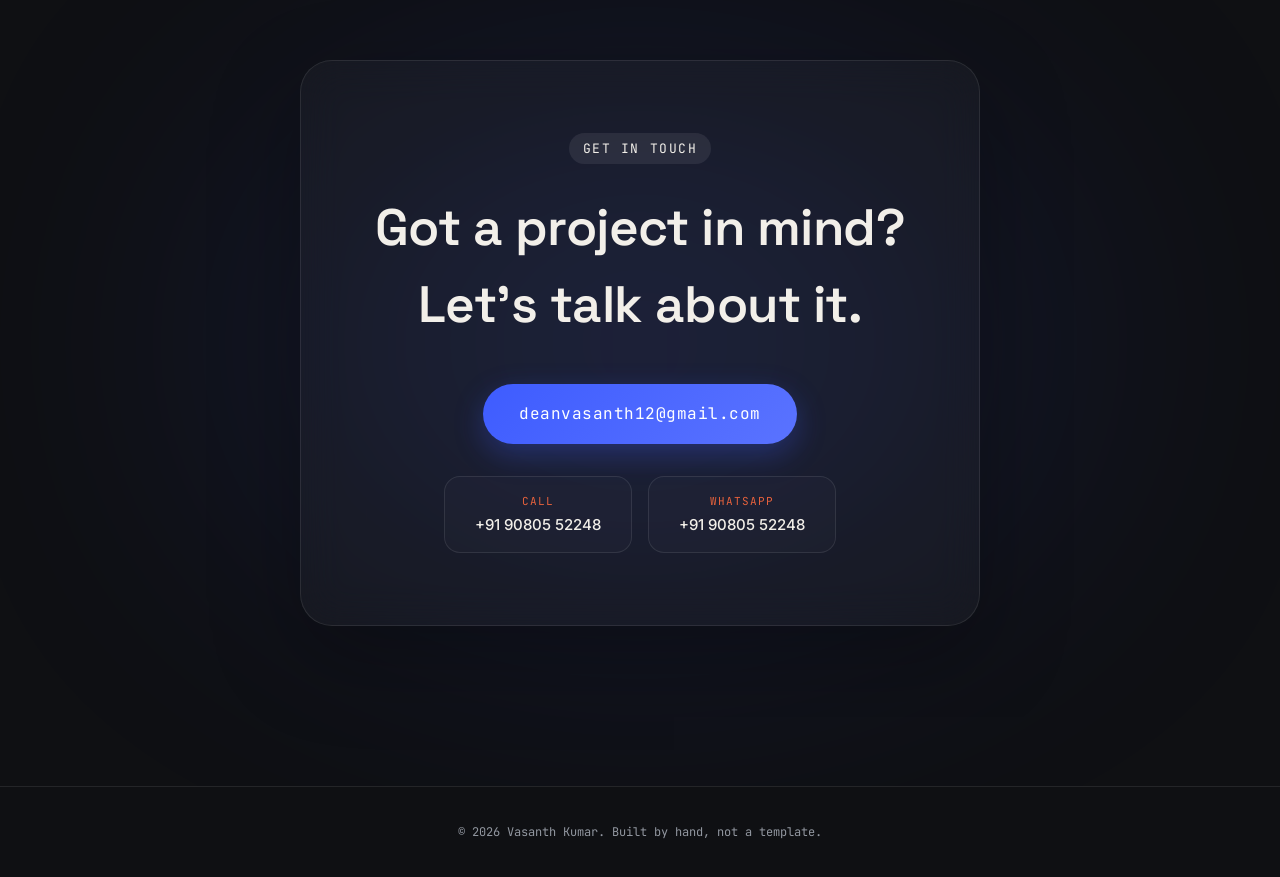
==== commit 2852050e: "modern glassmorphism redesign" ====
--- a/index.html
+++ b/index.html
@@ -7,7 +7,7 @@
 <meta name="description" content="Freelance web design, web development, and graphic design portfolio.">
 <link rel="preconnect" href="https://fonts.googleapis.com">
 <link rel="preconnect" href="https://fonts.gstatic.com" crossorigin>
-<link href="https://fonts.googleapis.com/css2?family=Space+Grotesk:wght@400;500;600;700&family=Inter:wght@400;500;600&family=JetBrains+Mono:wght@400;500&display=swap" rel="stylesheet">
+<link href="https://fonts.googleapis.com/css2?family=Space+Grotesk:wght@400;500;600;700;800&family=Inter:wght@400;500;600&family=JetBrains+Mono:wght@400;500&display=swap" rel="stylesheet">
 <link rel="stylesheet" href="style.css">
 </head>
 <body>
@@ -15,6 +15,7 @@
 <div class="grain"></div>
 <div class="glow glow-1"></div>
 <div class="glow glow-2"></div>
+<div class="glow glow-3"></div>
 
 <header class="topbar">
   <div class="nav-pill">
@@ -28,7 +29,8 @@
   </div>
 </header>
 
-<section class="hero">
+<section class="hero" id="hero-spotlight">
+  <div class="spotlight"></div>
   <div class="hero-half hero-design">
     <div class="grid-overlay"></div>
     <div class="swatch swatch-1"></div>
@@ -46,13 +48,20 @@
   </div>
 
   <div class="hero-content">
-    <p class="eyebrow">Freelance Designer &amp; Developer</p>
-    <h1>I design it.<br>I build it.<br><span class="gradient-text">It ships.</span></h1>
-    <p class="hero-sub">One person, two disciplines — no handoff between the mockup and the live site. What you approve is what your users touch.</p>
-    <div class="hero-actions">
-      <a href="#work" class="btn btn-primary">See the work</a>
-      <a href="#contact" class="btn btn-ghost">Start a project</a>
-    </div>
+    <div class="hero-glass">
+      <p class="eyebrow">Freelance Designer &amp; Developer</p>
+      <h1>I design it.<br>I build it.<br><span class="gradient-text">It ships.</span></h1>
+      <p class="hero-sub">One person, two disciplines — no handoff between the mockup and the live site. What you approve is what your users touch.</p>
+      <div class="hero-actions">
+        <a href="#work" class="btn btn-primary">See the work</a>
+        <a href="#contact" class="btn btn-ghost">Start a project</a>
+      </div>
+    </div>
+  </div>
+
+  <div class="float-chip float-chip-1">
+    <span class="chip-num">05</span>
+    <span class="chip-label">Live projects shipped</span>
   </div>
 
   <div class="scroll-cue">
@@ -86,7 +95,7 @@
 
     <article class="project">
       <span class="project-index">01</span>
-      <div class="project-media">
+      <div class="project-media tilt-card">
         <img src="https://placehold.co/900x650/2A1810/E8D5B5?text=Ember+%26+Oak" alt="Ember and Oak restaurant site preview">
         <span class="media-tag">Web Design + Dev</span>
       </div>
@@ -104,7 +113,7 @@
 
     <article class="project reverse">
       <span class="project-index">02</span>
-      <div class="project-media">
+      <div class="project-media tilt-card">
         <img src="https://placehold.co/900x650/FAFAF9/4F46E5?text=Pulse" alt="Pulse SaaS landing page preview">
         <span class="media-tag">Web Design + Dev</span>
       </div>
@@ -122,7 +131,7 @@
 
     <article class="project">
       <span class="project-index">03</span>
-      <div class="project-media">
+      <div class="project-media tilt-card">
         <img src="https://placehold.co/900x650/FBF8F3/6B7A5E?text=Maya+Lindqvist" alt="Maya Lindqvist coaching site preview">
         <span class="media-tag">Web Design</span>
       </div>
@@ -140,7 +149,7 @@
 
     <article class="project reverse">
       <span class="project-index">04</span>
-      <div class="project-media">
+      <div class="project-media tilt-card">
         <img src="https://placehold.co/900x650/EFEFEA/1A1A1A?text=Fielder" alt="Fielder e-commerce product page preview">
         <span class="media-tag">Web Development</span>
       </div>
@@ -158,7 +167,7 @@
 
     <article class="project">
       <span class="project-index">05</span>
-      <div class="project-media">
+      <div class="project-media tilt-card">
         <img src="https://placehold.co/900x650/0B0C10/FF4D6D?text=Signal%2F26" alt="Signal 26 conference site preview">
         <span class="media-tag">Web Design + Dev</span>
       </div>
@@ -182,23 +191,23 @@
     <p class="eyebrow">How It Works</p>
     <h2>No agency.<br>No middleman. Just this.</h2>
   </div>
-  <div class="process-line">
-    <div class="process-step">
+  <div class="process-grid">
+    <div class="process-card">
       <span class="step-mono">01</span>
       <h4>You tell me the problem</h4>
       <p>Not "make it pretty" — what you're actually trying to fix or launch, and by when.</p>
     </div>
-    <div class="process-step">
+    <div class="process-card">
       <span class="step-mono">02</span>
       <h4>I design it</h4>
       <p>A real mockup, in your brand, that you can react to — not a mood board.</p>
     </div>
-    <div class="process-step">
+    <div class="process-card">
       <span class="step-mono">03</span>
       <h4>I build it</h4>
       <p>The approved design becomes a working site. No redesign at handoff, because there is no handoff.</p>
     </div>
-    <div class="process-step">
+    <div class="process-card">
       <span class="step-mono">04</span>
       <h4>You launch</h4>
       <p>Tested on mobile and desktop, fast to load, ready for real users.</p>
@@ -208,23 +217,20 @@
 
 <section class="contact" id="contact">
   <div class="contact-glow"></div>
-  <p class="eyebrow">Get In Touch</p>
-  <h2>Got a project in mind?<br>Let's talk about it.</h2>
-  <a href="mailto:deanvasanth12@gmail.com" class="btn btn-primary btn-large">deanvasanth12@gmail.com</a>
-  <div class="contact-methods">
-    <a href="tel:+919080552248" class="contact-method">
-      <span class="contact-method-label">Call</span>
-      <span class="contact-method-value">+91 90805 52248</span>
-    </a>
-    <a href="https://wa.me/919080552248" class="contact-method" target="_blank" rel="noopener">
-      <span class="contact-method-label">WhatsApp</span>
-      <span class="contact-method-value">+91 90805 52248</span>
-    </a>
-  </div>
-  <div class="contact-links">
-    <a href="#">GitHub</a>
-    <a href="#">LinkedIn</a>
-    <a href="#">Twitter / X</a>
+  <div class="contact-card">
+    <p class="eyebrow">Get In Touch</p>
+    <h2>Got a project in mind?<br>Let's talk about it.</h2>
+    <a href="mailto:deanvasanth12@gmail.com" class="btn btn-primary btn-large">deanvasanth12@gmail.com</a>
+    <div class="contact-methods">
+      <a href="tel:+919080552248" class="contact-method">
+        <span class="contact-method-label">Call</span>
+        <span class="contact-method-value">+91 90805 52248</span>
+      </a>
+      <a href="https://wa.me/919080552248" class="contact-method" target="_blank" rel="noopener">
+        <span class="contact-method-label">WhatsApp</span>
+        <span class="contact-method-value">+91 90805 52248</span>
+      </a>
+    </div>
   </div>
 </section>
 
--- a/style.css
+++ b/style.css
@@ -1,11 +1,14 @@
 :root {
-  --ink: #14161A;
+  --ink: #0F1013;
   --paper: #F2EFE9;
   --cobalt: #3E5CFF;
+  --cobalt-soft: #6E85FF;
   --clay: #E8623D;
-  --slate: #8A8F98;
-  --ink-soft: #1D2027;
-  --ink-softer: #24262E;
+  --slate: #9297A0;
+  --ink-soft: #17181D;
+  --ink-softer: #1E2026;
+  --glass: rgba(255,255,255,0.045);
+  --glass-border: rgba(255,255,255,0.09);
 
   --font-display: 'Space Grotesk', sans-serif;
   --font-body: 'Inter', sans-serif;
@@ -29,318 +32,196 @@
 a { color: inherit; text-decoration: none; }
 
 .grain {
-  position: fixed;
-  inset: 0;
-  pointer-events: none;
-  z-index: 999;
-  opacity: 0.035;
+  position: fixed; inset: 0; pointer-events: none; z-index: 999; opacity: 0.03;
   background-image: url("data:image/svg+xml,%3Csvg xmlns='http://www.w3.org/2000/svg' width='120' height='120'%3E%3Cfilter id='n'%3E%3CfeTurbulence type='fractalNoise' baseFrequency='0.9' numOctaves='2' stitchTiles='stitch'/%3E%3C/filter%3E%3Crect width='100%25' height='100%25' filter='url(%23n)'/%3E%3C/svg%3E");
 }
 
-.glow {
-  position: fixed;
-  border-radius: 50%;
-  filter: blur(120px);
-  pointer-events: none;
-  z-index: 0;
-  opacity: 0.35;
-}
-.glow-1 {
-  width: 520px; height: 520px;
-  background: var(--cobalt);
-  top: -180px; right: -160px;
-}
-.glow-2 {
-  width: 460px; height: 460px;
-  background: var(--clay);
-  bottom: 10%; left: -180px;
-  opacity: 0.22;
-}
+.glow { position: fixed; border-radius: 50%; filter: blur(130px); pointer-events: none; z-index: 0; }
+.glow-1 { width: 560px; height: 560px; background: var(--cobalt); top: -200px; right: -180px; opacity: 0.32; }
+.glow-2 { width: 480px; height: 480px; background: var(--clay); bottom: 5%; left: -200px; opacity: 0.2; }
+.glow-3 { width: 400px; height: 400px; background: var(--cobalt-soft); top: 45%; left: 50%; opacity: 0.12; }
 
 /* ---------- Topbar ---------- */
-.topbar {
-  position: fixed;
-  top: 20px; left: 0; right: 0;
-  z-index: 100;
-  display: flex;
-  justify-content: center;
-}
+.topbar { position: fixed; top: 20px; left: 0; right: 0; z-index: 100; display: flex; justify-content: center; }
 .nav-pill {
-  display: flex;
-  align-items: center;
-  gap: 40px;
-  background: rgba(20,22,26,0.6);
-  backdrop-filter: blur(16px);
-  border: 1px solid rgba(242,239,233,0.1);
-  border-radius: 999px;
+  display: flex; align-items: center; gap: 40px;
+  background: rgba(15,16,19,0.55); backdrop-filter: blur(20px) saturate(160%);
+  border: 1px solid var(--glass-border); border-radius: 999px;
   padding: 12px 14px 12px 24px;
-}
-.mark {
-  font-family: var(--font-display);
-  font-weight: 700;
-  font-size: 17px;
-  letter-spacing: 0.02em;
-}
+  box-shadow: 0 8px 32px rgba(0,0,0,0.25);
+}
+.mark { font-family: var(--font-display); font-weight: 700; font-size: 17px; letter-spacing: 0.02em; }
 .mark-dot { color: var(--clay); }
 .nav-pill nav { display: flex; gap: 28px; }
-.nav-pill nav a {
-  font-family: var(--font-mono);
-  font-size: 12px;
-  text-transform: uppercase;
-  letter-spacing: 0.06em;
-  opacity: 0.7;
-  transition: opacity 0.2s;
-}
+.nav-pill nav a { font-family: var(--font-mono); font-size: 12px; text-transform: uppercase; letter-spacing: 0.06em; opacity: 0.65; transition: opacity 0.2s; position: relative; }
 .nav-pill nav a:hover { opacity: 1; }
 .nav-cta {
-  font-family: var(--font-mono);
-  font-size: 12px;
-  background: var(--paper);
-  color: var(--ink);
-  padding: 8px 18px;
-  border-radius: 999px;
-  font-weight: 500;
-  transition: background 0.2s, transform 0.2s;
-}
-.nav-cta:hover { background: var(--cobalt); color: var(--paper); transform: translateY(-1px); }
+  font-family: var(--font-mono); font-size: 12px; background: var(--paper); color: var(--ink);
+  padding: 8px 18px; border-radius: 999px; font-weight: 500; transition: all 0.25s;
+}
+.nav-cta:hover { background: var(--cobalt); color: #fff; transform: translateY(-1px); box-shadow: 0 8px 20px rgba(62,92,255,0.4); }
 
 /* ---------- Hero ---------- */
-.hero {
-  position: relative;
-  min-height: 100vh;
-  display: flex;
-  overflow: hidden;
+.hero { position: relative; min-height: 100vh; display: flex; overflow: hidden; }
+.spotlight {
+  position: absolute; inset: 0; z-index: 3; pointer-events: none;
+  background: radial-gradient(500px circle at var(--x,50%) var(--y,40%), rgba(255,255,255,0.06), transparent 60%);
 }
 .hero-half { width: 50%; height: 100vh; position: relative; overflow: hidden; }
 .hero-design { background: linear-gradient(160deg, #EFE6DA 0%, var(--clay) 130%); }
-.hero-dev { background: var(--ink-soft); border-left: 1px solid rgba(242,239,233,0.08); }
-
-.grid-overlay {
-  position: absolute; inset: 0;
-  background-image:
-    linear-gradient(rgba(20,22,26,0.08) 1px, transparent 1px),
-    linear-gradient(90deg, rgba(20,22,26,0.08) 1px, transparent 1px);
-  background-size: 40px 40px;
-}
-.swatch { position: absolute; border-radius: 6px; opacity: 0.9; }
-.swatch-1 { width: 120px; height: 120px; background: var(--ink); top: 14%; left: 12%; transform: rotate(-8deg); animation: float-a 7s ease-in-out infinite; }
+.hero-dev { background: var(--ink-soft); border-left: 1px solid var(--glass-border); }
+
+.grid-overlay { position: absolute; inset: 0; background-image: linear-gradient(rgba(20,22,26,0.08) 1px, transparent 1px), linear-gradient(90deg, rgba(20,22,26,0.08) 1px, transparent 1px); background-size: 40px 40px; }
+.swatch { position: absolute; border-radius: 10px; opacity: 0.9; }
+.swatch-1 { width: 120px; height: 120px; background: var(--ink); top: 14%; left: 12%; transform: rotate(-8deg); animation: float-a 7s ease-in-out infinite; border-radius: 20px; }
 .swatch-2 { width: 90px; height: 90px; background: var(--cobalt); bottom: 20%; left: 20%; border-radius: 50%; animation: float-b 8s ease-in-out infinite; }
-.swatch-3 { width: 150px; height: 60px; background: var(--paper); bottom: 12%; right: 10%; transform: rotate(4deg); animation: float-a 9s ease-in-out infinite reverse; }
+.swatch-3 { width: 150px; height: 60px; background: var(--paper); bottom: 12%; right: 10%; transform: rotate(4deg); animation: float-a 9s ease-in-out infinite reverse; border-radius: 16px; }
 @keyframes float-a { 0%,100% { transform: translateY(0) rotate(-8deg); } 50% { transform: translateY(-14px) rotate(-4deg); } }
 @keyframes float-b { 0%,100% { transform: translateY(0); } 50% { transform: translateY(16px); } }
 
-.scanlines {
-  position: absolute; inset: 0;
-  background: repeating-linear-gradient(0deg, rgba(62,92,255,0.04), rgba(62,92,255,0.04) 1px, transparent 1px, transparent 3px);
-}
-.code-snippet {
-  position: absolute; bottom: 18%; left: 10%;
-  font-family: var(--font-mono); font-size: 14px; color: var(--slate); line-height: 1.8;
-}
-.code-snippet .ok { color: var(--cobalt); }
-
-.half-label {
-  position: absolute; top: 24px;
-  font-family: var(--font-mono); font-size: 12px; letter-spacing: 0.2em; opacity: 0.5;
-}
+.scanlines { position: absolute; inset: 0; background: repeating-linear-gradient(0deg, rgba(62,92,255,0.04), rgba(62,92,255,0.04) 1px, transparent 1px, transparent 3px); }
+.code-snippet { position: absolute; bottom: 18%; left: 10%; font-family: var(--font-mono); font-size: 14px; color: var(--slate); line-height: 1.8; }
+.code-snippet .ok { color: var(--cobalt-soft); }
+
+.half-label { position: absolute; top: 24px; font-family: var(--font-mono); font-size: 12px; letter-spacing: 0.2em; opacity: 0.5; }
 .hero-design .half-label { left: 24px; color: var(--ink); opacity: 0.4; }
 .hero-dev .half-label { right: 24px; color: var(--paper); }
 
-.hero-content {
-  position: absolute; inset: 0;
-  display: flex; flex-direction: column; align-items: center; justify-content: center;
-  text-align: center; padding: 0 24px;
-  pointer-events: none;
-}
+.hero-content { position: absolute; inset: 0; display: flex; align-items: center; justify-content: center; padding: 0 24px; pointer-events: none; z-index: 4; }
 .hero-content > * { pointer-events: auto; }
 
-.eyebrow {
-  font-family: var(--font-mono); font-size: 13px; letter-spacing: 0.12em; text-transform: uppercase;
-  color: var(--paper); background: rgba(20,22,26,0.55); backdrop-filter: blur(6px);
-  padding: 6px 14px; border-radius: 999px; margin-bottom: 24px; display: inline-block;
-}
-.hero h1 {
-  font-family: var(--font-display); font-size: clamp(2.8rem, 7.5vw, 6rem); font-weight: 700;
-  line-height: 1.02; letter-spacing: -0.02em; color: var(--paper);
-  text-shadow: 0 4px 50px rgba(0,0,0,0.45);
-}
-.gradient-text {
-  background: linear-gradient(100deg, var(--cobalt) 0%, #8AA0FF 40%, var(--clay) 100%);
-  -webkit-background-clip: text;
-  background-clip: text;
-  color: transparent;
-}
-.hero-sub {
-  max-width: 480px; margin: 24px auto 36px; font-size: 17px; color: var(--paper);
-  background: rgba(20,22,26,0.5); backdrop-filter: blur(6px); padding: 12px 20px; border-radius: 12px;
-}
+.hero-glass {
+  text-align: center; max-width: 640px;
+  background: rgba(15,16,19,0.35); backdrop-filter: blur(24px) saturate(160%);
+  border: 1px solid var(--glass-border); border-radius: 32px;
+  padding: 56px 48px; box-shadow: 0 24px 80px rgba(0,0,0,0.35);
+}
+
+.eyebrow { font-family: var(--font-mono); font-size: 13px; letter-spacing: 0.12em; text-transform: uppercase; color: var(--paper); background: rgba(255,255,255,0.08); padding: 6px 14px; border-radius: 999px; margin-bottom: 26px; display: inline-block; }
+.hero h1 { font-family: var(--font-display); font-size: clamp(2.6rem, 6.5vw, 4.8rem); font-weight: 700; line-height: 1.03; letter-spacing: -0.02em; color: var(--paper); }
+.gradient-text { background: linear-gradient(100deg, var(--cobalt) 0%, #9AB0FF 40%, var(--clay) 100%); -webkit-background-clip: text; background-clip: text; color: transparent; }
+.hero-sub { max-width: 460px; margin: 24px auto 36px; font-size: 17px; color: var(--slate); }
 .hero-actions { display: flex; gap: 16px; justify-content: center; flex-wrap: wrap; }
 
-.btn {
-  font-family: var(--font-mono); font-size: 14px; letter-spacing: 0.03em; padding: 14px 28px;
-  border-radius: 999px; transition: transform 0.2s ease, background 0.2s ease, box-shadow 0.2s ease;
-  display: inline-block; position: relative;
-}
-.btn-primary { background: var(--cobalt); color: var(--paper); }
-.btn-primary:hover { transform: translateY(-2px); background: #5470FF; box-shadow: 0 12px 28px rgba(62,92,255,0.35); }
-.btn-ghost { border: 1px solid rgba(242,239,233,0.5); color: var(--paper); backdrop-filter: blur(6px); }
-.btn-ghost:hover { background: rgba(242,239,233,0.1); transform: translateY(-2px); }
+.btn { font-family: var(--font-mono); font-size: 14px; letter-spacing: 0.03em; padding: 15px 30px; border-radius: 999px; transition: all 0.25s cubic-bezier(.2,.9,.3,1); display: inline-block; }
+.btn-primary { background: linear-gradient(135deg, var(--cobalt), #5A73FF); color: #fff; box-shadow: 0 10px 30px rgba(62,92,255,0.3); }
+.btn-primary:hover { transform: translateY(-3px) scale(1.02); box-shadow: 0 16px 40px rgba(62,92,255,0.5); }
+.btn-ghost { border: 1px solid rgba(242,239,233,0.3); color: var(--paper); background: rgba(255,255,255,0.04); }
+.btn-ghost:hover { background: rgba(255,255,255,0.1); transform: translateY(-3px); border-color: rgba(242,239,233,0.6); }
 .btn-large { font-size: 16px; padding: 18px 36px; margin-top: 32px; }
 
-.scroll-cue {
-  position: absolute; bottom: 28px; left: 50%; transform: translateX(-50%);
-  display: flex; flex-direction: column; align-items: center; gap: 8px;
-  font-family: var(--font-mono); font-size: 11px; letter-spacing: 0.1em;
-  color: var(--paper); opacity: 0.6; z-index: 2;
-}
+.float-chip {
+  position: absolute; z-index: 5;
+  background: rgba(15,16,19,0.5); backdrop-filter: blur(18px);
+  border: 1px solid var(--glass-border); border-radius: 20px;
+  padding: 14px 20px; display: flex; align-items: center; gap: 12px;
+  box-shadow: 0 16px 48px rgba(0,0,0,0.35);
+  animation: chip-float 5s ease-in-out infinite;
+}
+.float-chip-1 { top: 14%; right: 6%; }
+.chip-num { font-family: var(--font-display); font-size: 26px; font-weight: 700; color: var(--clay); }
+.chip-label { font-family: var(--font-mono); font-size: 11px; color: var(--slate); max-width: 90px; line-height: 1.3; }
+@keyframes chip-float { 0%,100% { transform: translateY(0); } 50% { transform: translateY(-10px); } }
+
+.scroll-cue { position: absolute; bottom: 28px; left: 50%; transform: translateX(-50%); display: flex; flex-direction: column; align-items: center; gap: 8px; font-family: var(--font-mono); font-size: 11px; letter-spacing: 0.1em; color: var(--paper); opacity: 0.6; z-index: 5; }
 .scroll-line { width: 1px; height: 32px; background: linear-gradient(var(--paper), transparent); animation: scroll-pulse 1.8s ease-in-out infinite; }
 @keyframes scroll-pulse { 0%,100% { opacity: 0.3; } 50% { opacity: 1; } }
 
 /* ---------- Ticker ---------- */
-.ticker {
-  background: var(--cobalt); color: var(--ink); overflow: hidden; white-space: nowrap;
-  padding: 13px 0; border-top: 1px solid rgba(20,22,26,0.15); border-bottom: 1px solid rgba(20,22,26,0.15);
-  position: relative; z-index: 1;
-}
-.ticker-track {
-  display: inline-flex; gap: 24px; font-family: var(--font-mono); font-size: 13px;
-  text-transform: uppercase; letter-spacing: 0.08em; animation: scroll-left 24s linear infinite;
-}
+.ticker { background: linear-gradient(90deg, var(--cobalt), #5A73FF); color: var(--ink); overflow: hidden; white-space: nowrap; padding: 13px 0; position: relative; z-index: 1; }
+.ticker-track { display: inline-flex; gap: 24px; font-family: var(--font-mono); font-size: 13px; text-transform: uppercase; letter-spacing: 0.08em; animation: scroll-left 24s linear infinite; }
 .dot-sep { opacity: 0.5; font-size: 10px; }
 @keyframes scroll-left { from { transform: translateX(0); } to { transform: translateX(-50%); } }
 
 /* ---------- Sections ---------- */
 section { padding: 140px 56px; position: relative; z-index: 1; }
 .section-head { max-width: 640px; margin-bottom: 88px; }
-.section-head .eyebrow {
-  background: none; padding: 0; backdrop-filter: none;
-  color: var(--clay); display: block; margin-bottom: 18px;
-}
-.section-head h2 {
-  font-family: var(--font-display); font-size: clamp(2.1rem, 4vw, 3.2rem); font-weight: 600;
-  letter-spacing: -0.01em; line-height: 1.1;
-}
+.section-head .eyebrow { background: none; padding: 0; color: var(--clay); display: block; margin-bottom: 18px; }
+.section-head h2 { font-family: var(--font-display); font-size: clamp(2.1rem, 4vw, 3.2rem); font-weight: 600; letter-spacing: -0.01em; line-height: 1.1; }
 
 /* ---------- Work ---------- */
 .project-list { display: flex; flex-direction: column; gap: 4px; max-width: 1220px; margin: 0 auto; }
-
-.project {
-  display: grid; grid-template-columns: 1.1fr 0.9fr; gap: 64px; align-items: center;
-  position: relative; padding: 64px 0; border-top: 1px solid rgba(242,239,233,0.08);
-}
+.project { display: grid; grid-template-columns: 1.1fr 0.9fr; gap: 64px; align-items: center; position: relative; padding: 64px 0; border-top: 1px solid var(--glass-border); }
 .project:first-child { border-top: none; }
 .project.reverse { direction: rtl; }
 .project.reverse > * { direction: ltr; }
 
-.project-index {
-  position: absolute; top: 40px; right: 0;
-  font-family: var(--font-display); font-size: 90px; font-weight: 700;
-  color: transparent; -webkit-text-stroke: 1px rgba(242,239,233,0.12);
-  line-height: 1; pointer-events: none; z-index: -1;
-}
+.project-index { position: absolute; top: 40px; right: 0; font-family: var(--font-display); font-size: 100px; font-weight: 800; color: transparent; -webkit-text-stroke: 1px rgba(255,255,255,0.1); line-height: 1; pointer-events: none; z-index: -1; }
 .project.reverse .project-index { right: auto; left: 0; }
 
-.project-media { position: relative; border-radius: 12px; overflow: hidden; border: 1px solid rgba(242,239,233,0.1); }
+.project-media {
+  position: relative; border-radius: 24px; overflow: hidden;
+  border: 1px solid var(--glass-border);
+  box-shadow: 0 24px 60px rgba(0,0,0,0.35);
+  transform-style: preserve-3d; transition: transform 0.2s ease-out, box-shadow 0.3s;
+}
+.project-media:hover { box-shadow: 0 32px 80px rgba(62,92,255,0.25); }
 .project-media img { width: 100%; display: block; transition: transform 0.5s ease; }
-.project:hover .project-media img { transform: scale(1.04); }
-.media-tag {
-  position: absolute; bottom: 14px; left: 14px;
-  font-family: var(--font-mono); font-size: 11px; text-transform: uppercase; letter-spacing: 0.06em;
-  background: rgba(20,22,26,0.7); backdrop-filter: blur(6px); color: var(--paper);
-  padding: 6px 12px; border-radius: 999px;
-}
-
-.project-info h3 { font-family: var(--font-display); font-size: 2rem; font-weight: 600; margin-bottom: 4px; }
-.project-sub { font-family: var(--font-mono); font-size: 13px; color: var(--cobalt); margin-bottom: 18px; }
+.project-media:hover img { transform: scale(1.05); }
+.media-tag { position: absolute; bottom: 16px; left: 16px; font-family: var(--font-mono); font-size: 11px; text-transform: uppercase; letter-spacing: 0.06em; background: rgba(15,16,19,0.7); backdrop-filter: blur(8px); color: var(--paper); padding: 7px 14px; border-radius: 999px; border: 1px solid var(--glass-border); }
+
+.project-info h3 { font-family: var(--font-display); font-size: 2.1rem; font-weight: 700; margin-bottom: 4px; }
+.project-sub { font-family: var(--font-mono); font-size: 13px; color: var(--cobalt-soft); margin-bottom: 18px; }
 .project-info p { color: var(--slate); max-width: 460px; margin-bottom: 22px; }
 
-.project-meta {
-  list-style: none; font-family: var(--font-mono); font-size: 13px; color: var(--slate);
-  margin-bottom: 26px; display: flex; flex-direction: column; gap: 6px;
-}
+.project-meta { list-style: none; font-family: var(--font-mono); font-size: 13px; color: var(--slate); margin-bottom: 26px; display: flex; flex-direction: column; gap: 6px; }
 .project-meta li::before { content: "— "; color: var(--clay); }
 
-.project-link {
-  font-family: var(--font-mono); font-size: 14px; color: var(--paper);
-  display: inline-flex; align-items: center; gap: 6px;
-  border-bottom: 1px solid var(--clay); padding-bottom: 2px; transition: color 0.2s, gap 0.2s;
-}
+.project-link { font-family: var(--font-mono); font-size: 14px; color: var(--paper); display: inline-flex; align-items: center; gap: 6px; border-bottom: 1px solid var(--clay); padding-bottom: 2px; transition: color 0.2s; }
 .project-link .arrow { transition: transform 0.2s; }
 .project-link:hover { color: var(--clay); }
 .project-link:hover .arrow { transform: translateX(4px); }
 
 /* ---------- Process ---------- */
 .process { background: var(--ink-soft); }
-.process-line {
-  max-width: 1100px; margin: 0 auto;
-  display: grid; grid-template-columns: repeat(4, 1fr); gap: 0;
-  position: relative;
-}
-.process-line::before {
-  content: ""; position: absolute; top: 19px; left: 5%; right: 5%; height: 1px;
-  background: linear-gradient(90deg, transparent, rgba(242,239,233,0.15), transparent);
-}
-.process-step { position: relative; padding: 0 24px 0 0; }
-.step-mono {
-  display: inline-flex; align-items: center; justify-content: center;
-  width: 40px; height: 40px; border-radius: 50%;
-  background: var(--ink-softer); border: 1px solid rgba(242,239,233,0.15);
-  font-family: var(--font-mono); font-size: 13px; color: var(--cobalt);
-  margin-bottom: 24px; position: relative; z-index: 1;
-}
-.process-step h4 { font-family: var(--font-display); font-size: 1.2rem; margin-bottom: 12px; }
-.process-step p { color: var(--slate); font-size: 14px; max-width: 240px; }
+.process-grid { max-width: 1100px; margin: 0 auto; display: grid; grid-template-columns: repeat(4, 1fr); gap: 20px; }
+.process-card {
+  background: var(--glass); backdrop-filter: blur(12px);
+  border: 1px solid var(--glass-border); border-radius: 24px;
+  padding: 32px 26px; transition: transform 0.3s, border-color 0.3s, background 0.3s;
+}
+.process-card:hover { transform: translateY(-6px); border-color: rgba(62,92,255,0.4); background: rgba(62,92,255,0.06); }
+.step-mono { display: inline-flex; align-items: center; justify-content: center; width: 42px; height: 42px; border-radius: 14px; background: linear-gradient(135deg, var(--cobalt), #5A73FF); font-family: var(--font-mono); font-size: 13px; color: #fff; margin-bottom: 24px; font-weight: 600; }
+.process-card h4 { font-family: var(--font-display); font-size: 1.15rem; margin-bottom: 12px; }
+.process-card p { color: var(--slate); font-size: 14px; }
 
 /* ---------- Contact ---------- */
-.contact { text-align: center; padding: 180px 56px; position: relative; overflow: hidden; }
-.contact-glow {
-  position: absolute; top: 50%; left: 50%; transform: translate(-50%,-50%);
-  width: 700px; height: 400px; background: var(--cobalt); opacity: 0.15; filter: blur(140px);
-  z-index: -1; border-radius: 50%;
-}
-.contact h2 {
-  font-family: var(--font-display); font-size: clamp(2.2rem, 4.5vw, 3.6rem); font-weight: 600;
-  letter-spacing: -0.01em; margin-bottom: 8px;
-}
+.contact { text-align: center; padding: 160px 24px; position: relative; overflow: hidden; }
+.contact-glow { position: absolute; top: 50%; left: 50%; transform: translate(-50%,-50%); width: 800px; height: 450px; background: var(--cobalt); opacity: 0.18; filter: blur(150px); z-index: -1; border-radius: 50%; }
+.contact-card {
+  max-width: 680px; margin: 0 auto;
+  background: rgba(255,255,255,0.03); backdrop-filter: blur(20px);
+  border: 1px solid var(--glass-border); border-radius: 32px;
+  padding: 72px 48px;
+  box-shadow: 0 30px 90px rgba(0,0,0,0.3);
+}
+.contact h2 { font-family: var(--font-display); font-size: clamp(2.1rem, 4.2vw, 3.2rem); font-weight: 600; letter-spacing: -0.01em; margin-bottom: 8px; }
 .contact-methods { margin-top: 32px; display: flex; gap: 16px; justify-content: center; flex-wrap: wrap; }
-.contact-method {
-  display: flex; flex-direction: column; align-items: center; gap: 4px;
-  padding: 14px 28px; border: 1px solid rgba(242,239,233,0.15); border-radius: 12px;
-  transition: border-color 0.2s, transform 0.2s, background 0.2s;
-  background: rgba(242,239,233,0.02);
-}
-.contact-method:hover { border-color: var(--clay); transform: translateY(-2px); background: rgba(242,239,233,0.05); }
+.contact-method { display: flex; flex-direction: column; align-items: center; gap: 4px; padding: 16px 30px; border: 1px solid var(--glass-border); border-radius: 16px; transition: all 0.25s; background: rgba(255,255,255,0.02); }
+.contact-method:hover { border-color: var(--clay); transform: translateY(-3px); background: rgba(232,98,61,0.08); }
 .contact-method-label { font-family: var(--font-mono); font-size: 11px; text-transform: uppercase; letter-spacing: 0.1em; color: var(--clay); }
 .contact-method-value { font-size: 15px; color: var(--paper); font-weight: 500; }
 
-.contact-links {
-  margin-top: 44px; display: flex; gap: 28px; justify-content: center;
-  font-family: var(--font-mono); font-size: 13px; text-transform: uppercase; letter-spacing: 0.08em; color: var(--slate);
-}
-.contact-links a:hover { color: var(--paper); }
-
-footer {
-  text-align: center; padding: 36px; font-family: var(--font-mono); font-size: 12px; color: var(--slate);
-  border-top: 1px solid rgba(242,239,233,0.08); position: relative; z-index: 1;
-}
+footer { text-align: center; padding: 36px; font-family: var(--font-mono); font-size: 12px; color: var(--slate); border-top: 1px solid var(--glass-border); position: relative; z-index: 1; }
 
 /* ---------- Responsive ---------- */
 @media (max-width: 860px) {
   .nav-pill { gap: 20px; padding: 10px 10px 10px 18px; }
   .nav-pill nav { display: none; }
-  .hero-content { padding: 0 16px; }
+  .hero-glass { padding: 40px 28px; border-radius: 24px; }
+  .float-chip { display: none; }
   section { padding: 88px 24px; }
   .project { grid-template-columns: 1fr; gap: 28px; padding: 40px 0; }
   .project.reverse { direction: ltr; }
   .project-index { display: none; }
-  .process-line { grid-template-columns: 1fr 1fr; gap: 40px 20px; }
-  .process-line::before { display: none; }
+  .process-grid { grid-template-columns: 1fr 1fr; }
   .code-snippet { display: none; }
-  .contact { padding: 100px 24px; }
+  .contact { padding: 100px 20px; }
+  .contact-card { padding: 48px 28px; }
 }
 
 @media (max-width: 520px) {
-  .process-line { grid-template-columns: 1fr; }
+  .process-grid { grid-template-columns: 1fr; }
   .hero-sub { font-size: 15px; }
 }
 
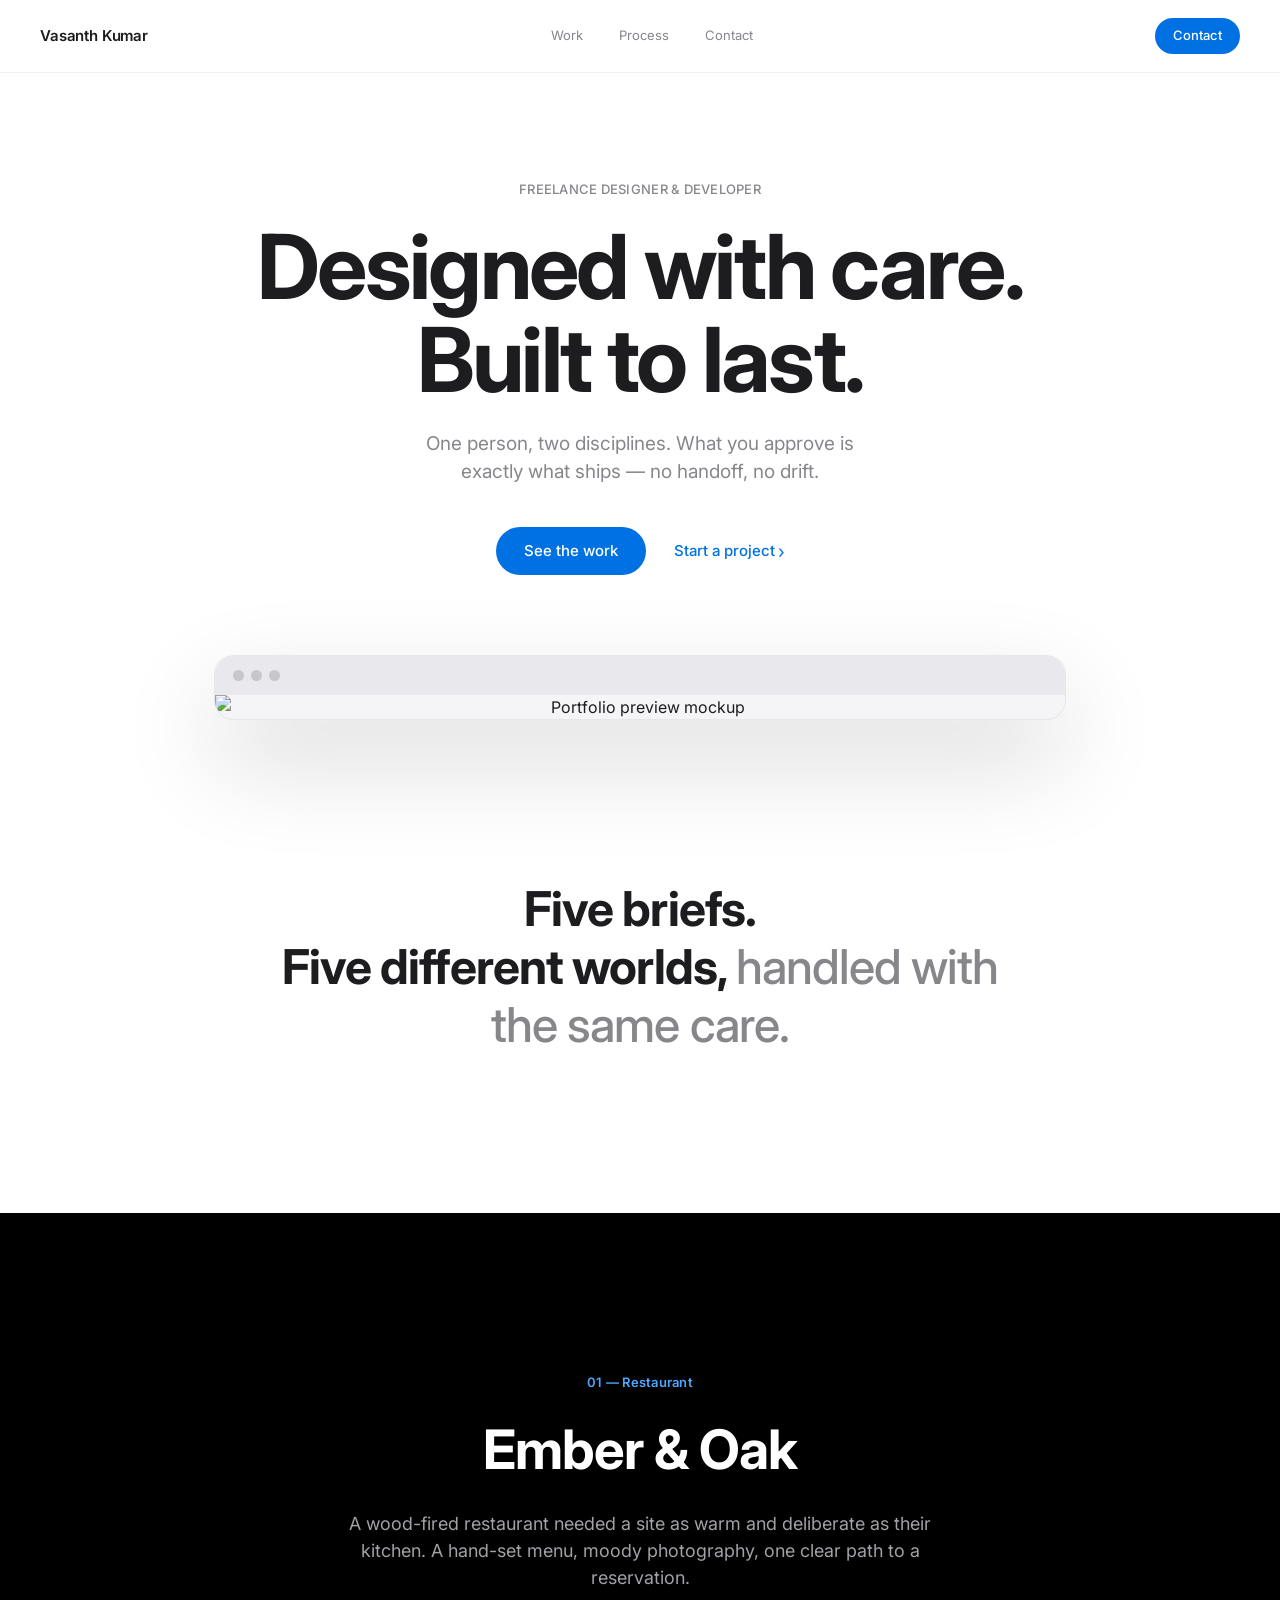
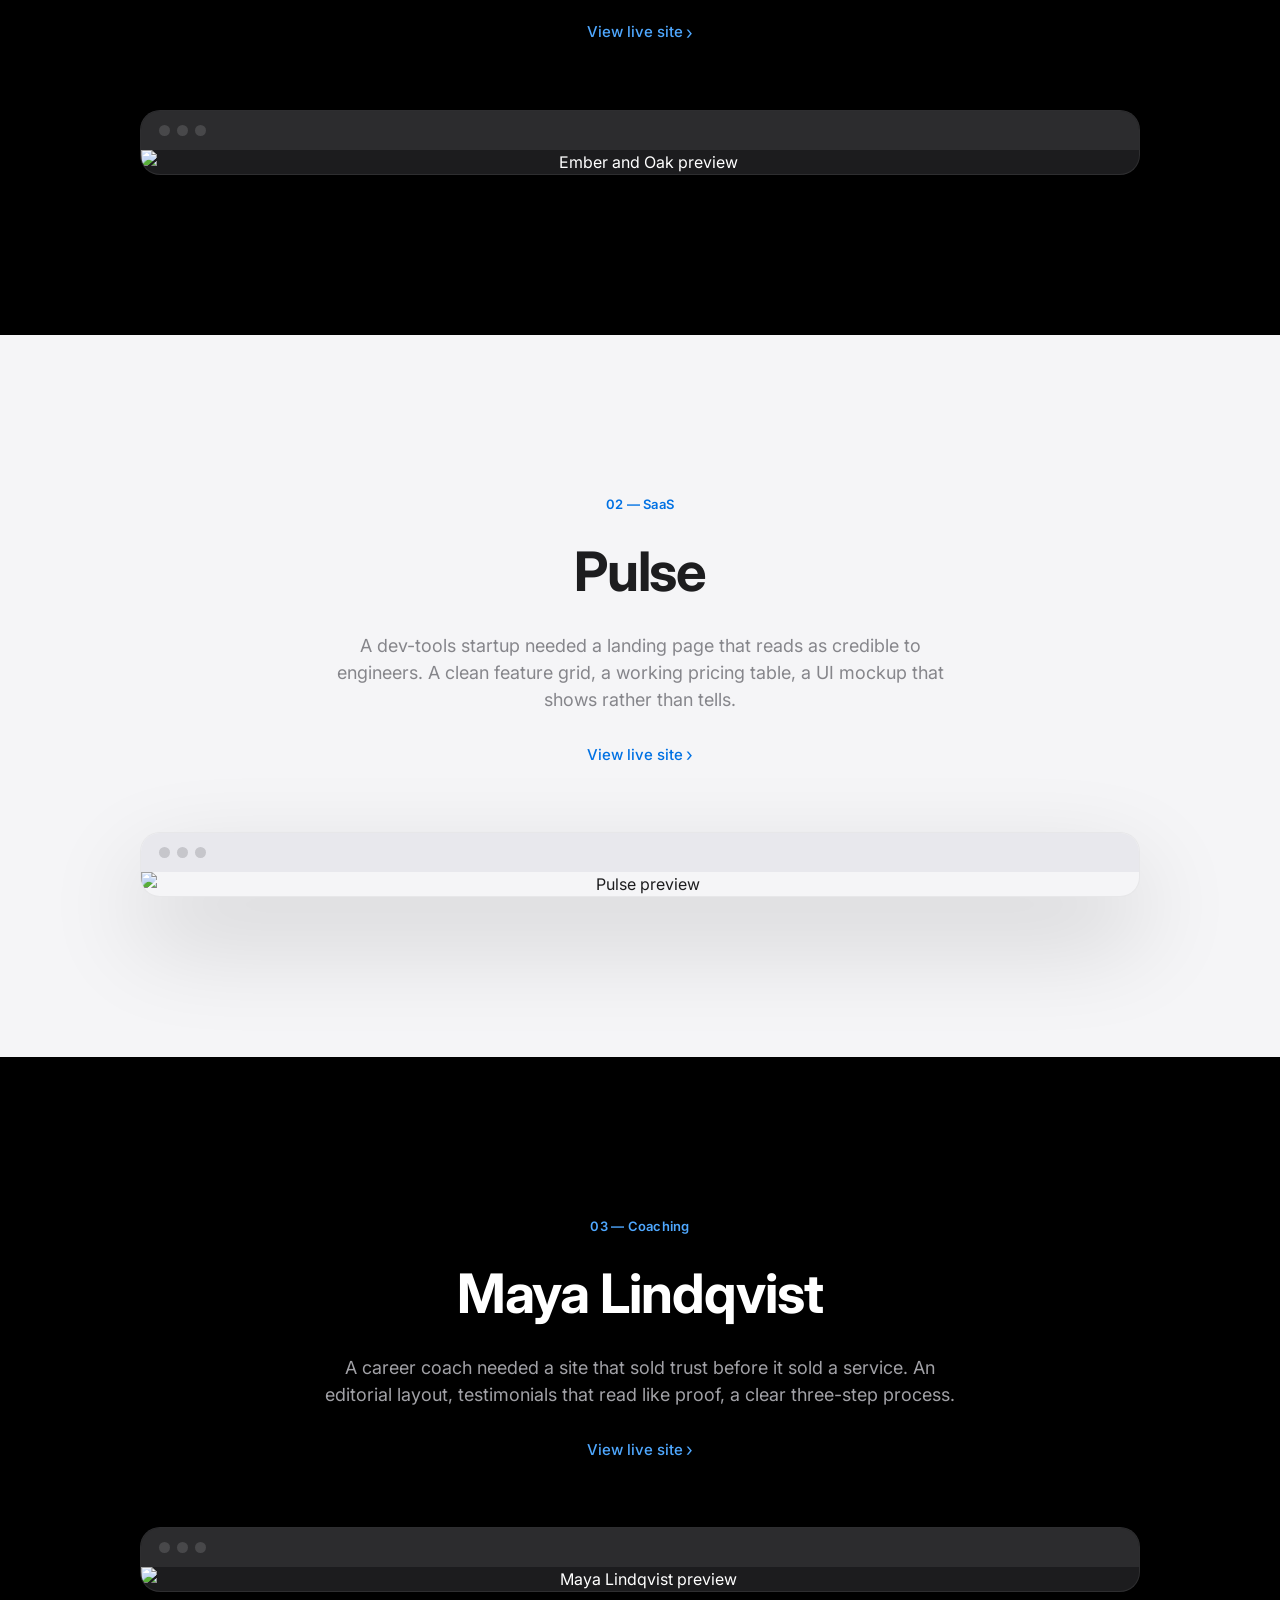
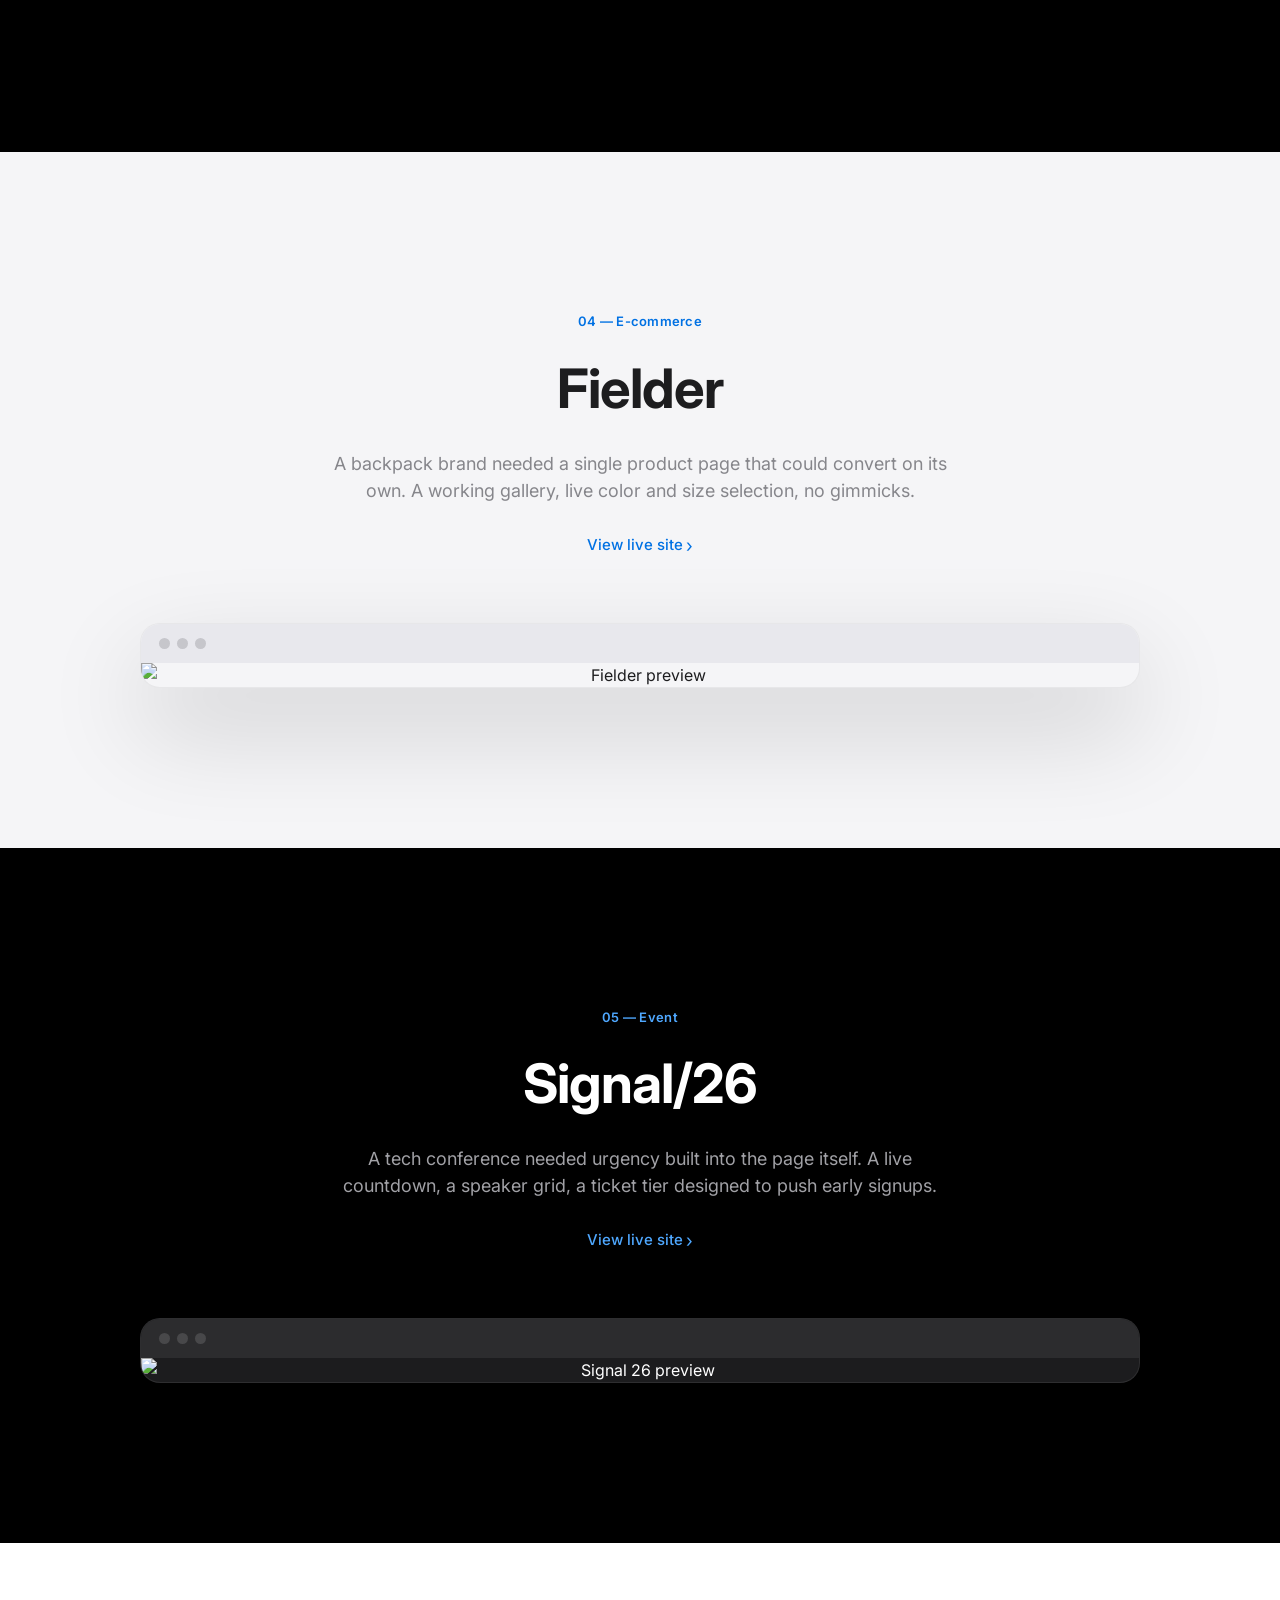
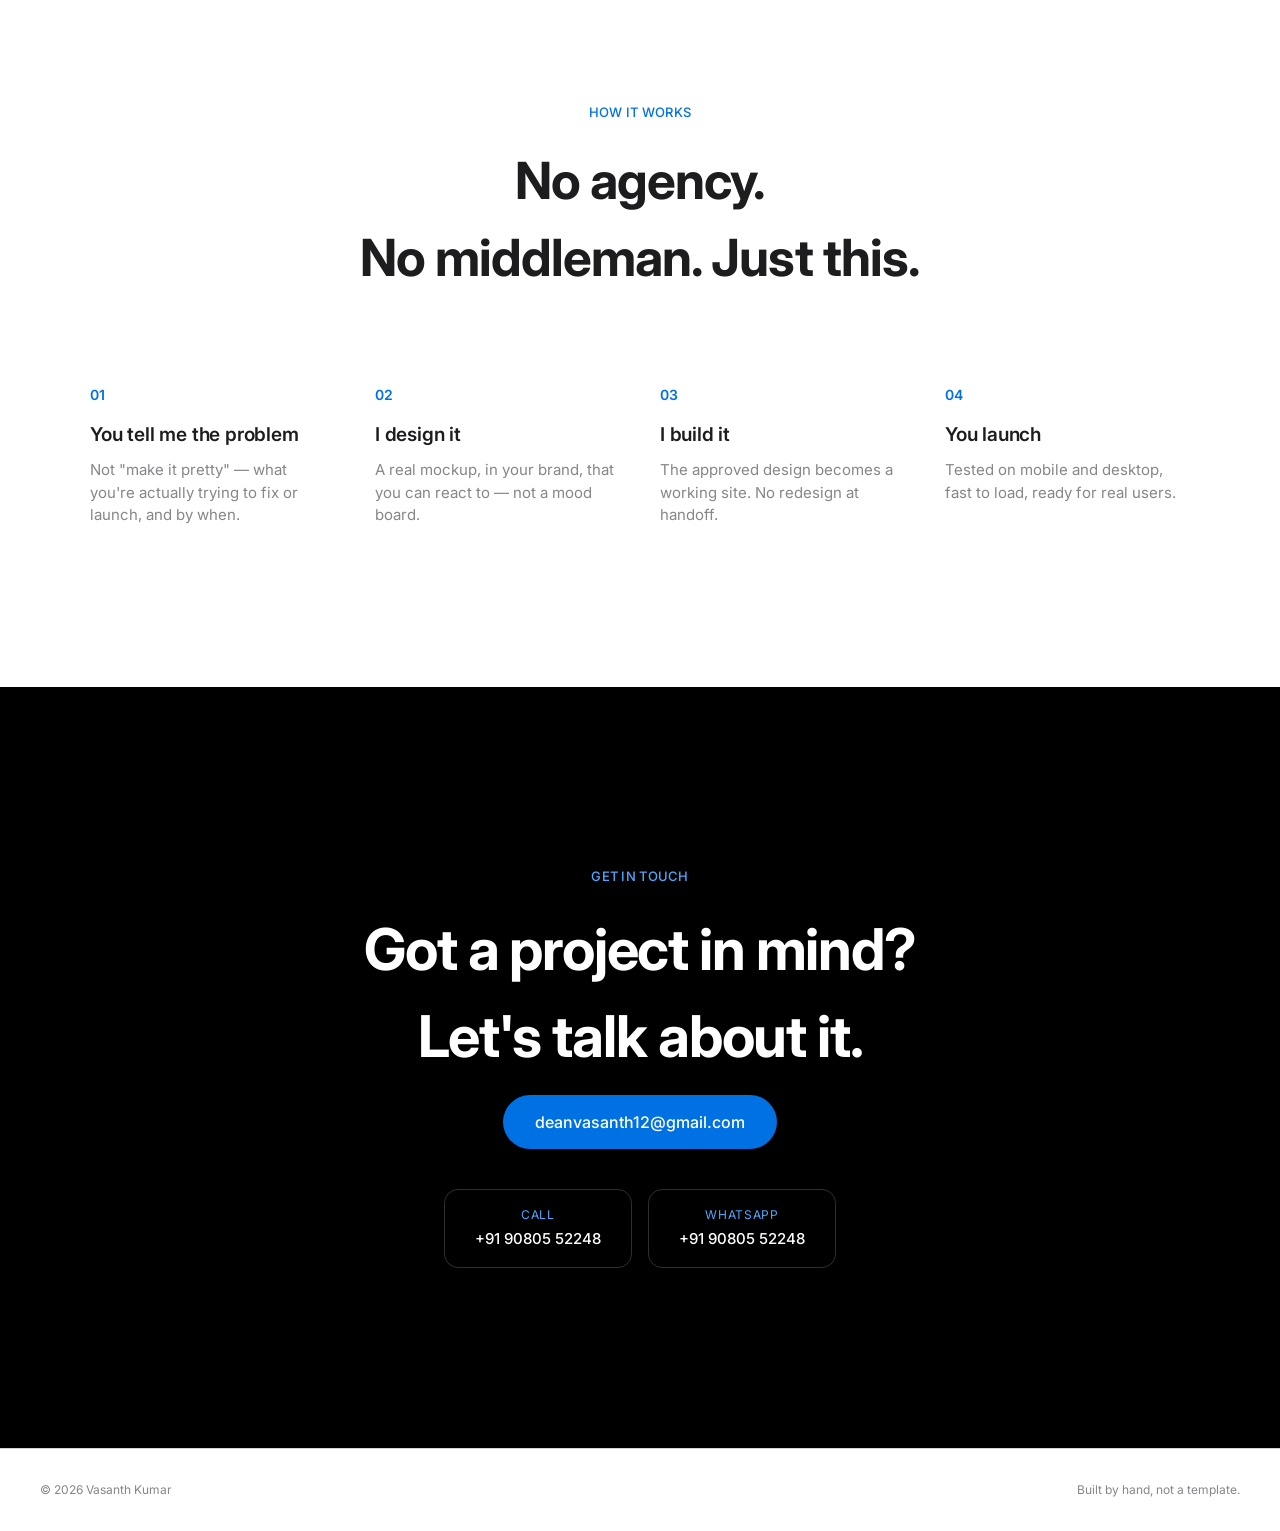
==== commit 87b1390d: "redesign" ====
--- a/index.html
+++ b/index.html
@@ -7,235 +7,150 @@
 <meta name="description" content="Freelance web design, web development, and graphic design portfolio.">
 <link rel="preconnect" href="https://fonts.googleapis.com">
 <link rel="preconnect" href="https://fonts.gstatic.com" crossorigin>
-<link href="https://fonts.googleapis.com/css2?family=Space+Grotesk:wght@400;500;600;700;800&family=Inter:wght@400;500;600&family=JetBrains+Mono:wght@400;500&display=swap" rel="stylesheet">
+<link href="https://fonts.googleapis.com/css2?family=Inter:wght@400;500;600;700;800&display=swap" rel="stylesheet">
 <link rel="stylesheet" href="style.css">
 </head>
 <body>
 
-<div class="grain"></div>
-<div class="glow glow-1"></div>
-<div class="glow glow-2"></div>
-<div class="glow glow-3"></div>
-
 <header class="topbar">
-  <div class="nav-pill">
-    <span class="mark">VK<span class="mark-dot">.</span></span>
-    <nav>
-      <a href="#work">Work</a>
-      <a href="#process">Process</a>
-      <a href="#contact">Contact</a>
-    </nav>
-    <a href="#contact" class="nav-cta">Let's talk</a>
-  </div>
+  <span class="mark">Vasanth Kumar</span>
+  <nav>
+    <a href="#work">Work</a>
+    <a href="#process">Process</a>
+    <a href="#contact">Contact</a>
+  </nav>
+  <a href="#contact" class="nav-cta">Contact</a>
 </header>
 
-<section class="hero" id="hero-spotlight">
-  <div class="spotlight"></div>
-  <div class="hero-half hero-design">
-    <div class="grid-overlay"></div>
-    <div class="swatch swatch-1"></div>
-    <div class="swatch swatch-2"></div>
-    <div class="swatch swatch-3"></div>
-    <span class="half-label">DESIGN</span>
+<section class="hero reveal">
+  <p class="eyebrow">Freelance Designer &amp; Developer</p>
+  <h1>Designed with care.<br>Built to last.</h1>
+  <p class="hero-sub">One person, two disciplines. What you approve is exactly what ships — no handoff, no drift.</p>
+  <div class="hero-actions">
+    <a href="#work" class="btn btn-primary">See the work</a>
+    <a href="#contact" class="btn-link">Start a project <span class="chev">›</span></a>
   </div>
-  <div class="hero-half hero-dev">
-    <div class="scanlines"></div>
-    <pre class="code-snippet"><code>&gt; init_project()
-  loading canvas...
-  loading logic...
-  status: <span class="ok">ready</span></code></pre>
-    <span class="half-label">DEVELOP</span>
-  </div>
-
-  <div class="hero-content">
-    <div class="hero-glass">
-      <p class="eyebrow">Freelance Designer &amp; Developer</p>
-      <h1>I design it.<br>I build it.<br><span class="gradient-text">It ships.</span></h1>
-      <p class="hero-sub">One person, two disciplines — no handoff between the mockup and the live site. What you approve is what your users touch.</p>
-      <div class="hero-actions">
-        <a href="#work" class="btn btn-primary">See the work</a>
-        <a href="#contact" class="btn btn-ghost">Start a project</a>
-      </div>
-    </div>
-  </div>
-
-  <div class="float-chip float-chip-1">
-    <span class="chip-num">05</span>
-    <span class="chip-label">Live projects shipped</span>
-  </div>
-
-  <div class="scroll-cue">
-    <span>Scroll</span>
-    <div class="scroll-line"></div>
+  <div class="hero-frame reveal-img">
+    <div class="frame-bar"><span></span><span></span><span></span></div>
+    <img src="https://placehold.co/1400x820/F5F5F7/1D1D1F?text=Your+work%2C+shown+beautifully" alt="Portfolio preview mockup">
   </div>
 </section>
 
-<div class="ticker">
-  <div class="ticker-track">
-    <span>sketching layout</span><span class="dot-sep">✦</span>
-    <span>writing components</span><span class="dot-sep">✦</span>
-    <span>shipping pixels</span><span class="dot-sep">✦</span>
-    <span>testing on mobile</span><span class="dot-sep">✦</span>
-    <span>fixing the one bug</span><span class="dot-sep">✦</span>
-    <span>sketching layout</span><span class="dot-sep">✦</span>
-    <span>writing components</span><span class="dot-sep">✦</span>
-    <span>shipping pixels</span><span class="dot-sep">✦</span>
-    <span>testing on mobile</span><span class="dot-sep">✦</span>
-    <span>fixing the one bug</span><span class="dot-sep">✦</span>
+<section class="intro-band light">
+  <h2 class="reveal">Five briefs.<br>Five different worlds, <span class="accent">handled with the same care.</span></h2>
+</section>
+
+<section class="showcase dark" id="work">
+  <div class="showcase-item reveal">
+    <span class="showcase-eyebrow">01 — Restaurant</span>
+    <h3>Ember &amp; Oak</h3>
+    <p>A wood-fired restaurant needed a site as warm and deliberate as their kitchen. A hand-set menu, moody photography, one clear path to a reservation.</p>
+    <a href="restaurant/" class="btn-link light-link">View live site <span class="chev">›</span></a>
   </div>
-</div>
-
-<section class="work" id="work">
-  <div class="section-head">
-    <p class="eyebrow">Selected Work</p>
-    <h2>Five briefs.<br>Five different worlds.</h2>
-  </div>
-
-  <div class="project-list">
-
-    <article class="project">
-      <span class="project-index">01</span>
-      <div class="project-media tilt-card">
-        <img src="https://placehold.co/900x650/2A1810/E8D5B5?text=Ember+%26+Oak" alt="Ember and Oak restaurant site preview">
-        <span class="media-tag">Web Design + Dev</span>
-      </div>
-      <div class="project-info">
-        <h3>Ember &amp; Oak</h3>
-        <p class="project-sub">Restaurant landing page</p>
-        <p>A wood-fired restaurant needed a site as warm and deliberate as their kitchen. Built a single-page site with a hand-set menu, moody photography layout, and a direct reservation flow.</p>
-        <ul class="project-meta">
-          <li>Design &amp; front-end build</li>
-          <li>HTML, CSS, JavaScript</li>
-        </ul>
-        <a href="restaurant/" class="project-link">View live site <span class="arrow">→</span></a>
-      </div>
-    </article>
-
-    <article class="project reverse">
-      <span class="project-index">02</span>
-      <div class="project-media tilt-card">
-        <img src="https://placehold.co/900x650/FAFAF9/4F46E5?text=Pulse" alt="Pulse SaaS landing page preview">
-        <span class="media-tag">Web Design + Dev</span>
-      </div>
-      <div class="project-info">
-        <h3>Pulse</h3>
-        <p class="project-sub">SaaS product landing page</p>
-        <p>A dev-tools startup needed a landing page that reads as credible to engineers, not salesy. Built a clean feature grid, a working pricing table, and a UI mockup that shows the product instead of describing it.</p>
-        <ul class="project-meta">
-          <li>Design &amp; front-end build</li>
-          <li>HTML, CSS, JavaScript</li>
-        </ul>
-        <a href="saas/" class="project-link">View live site <span class="arrow">→</span></a>
-      </div>
-    </article>
-
-    <article class="project">
-      <span class="project-index">03</span>
-      <div class="project-media tilt-card">
-        <img src="https://placehold.co/900x650/FBF8F3/6B7A5E?text=Maya+Lindqvist" alt="Maya Lindqvist coaching site preview">
-        <span class="media-tag">Web Design</span>
-      </div>
-      <div class="project-info">
-        <h3>Maya Lindqvist</h3>
-        <p class="project-sub">Career coach site</p>
-        <p>A career coach needed a site that sold trust before it sold a service. Built an editorial, testimonial-driven layout with a clear three-step process so visitors know exactly what working together looks like.</p>
-        <ul class="project-meta">
-          <li>Design &amp; front-end build</li>
-          <li>HTML, CSS, JavaScript</li>
-        </ul>
-        <a href="personal-brand/" class="project-link">View live site <span class="arrow">→</span></a>
-      </div>
-    </article>
-
-    <article class="project reverse">
-      <span class="project-index">04</span>
-      <div class="project-media tilt-card">
-        <img src="https://placehold.co/900x650/EFEFEA/1A1A1A?text=Fielder" alt="Fielder e-commerce product page preview">
-        <span class="media-tag">Web Development</span>
-      </div>
-      <div class="project-info">
-        <h3>Fielder</h3>
-        <p class="project-sub">E-commerce product page</p>
-        <p>A backpack brand needed a single product page that could convert on its own. Built a working gallery, live color and size selectors, and a details section that answers objections before checkout.</p>
-        <ul class="project-meta">
-          <li>Full front-end build</li>
-          <li>HTML, CSS, JavaScript</li>
-        </ul>
-        <a href="ecommerce/" class="project-link">View live site <span class="arrow">→</span></a>
-      </div>
-    </article>
-
-    <article class="project">
-      <span class="project-index">05</span>
-      <div class="project-media tilt-card">
-        <img src="https://placehold.co/900x650/0B0C10/FF4D6D?text=Signal%2F26" alt="Signal 26 conference site preview">
-        <span class="media-tag">Web Design + Dev</span>
-      </div>
-      <div class="project-info">
-        <h3>Signal/26</h3>
-        <p class="project-sub">Conference landing page</p>
-        <p>A tech conference needed urgency built into the page itself. Built a live countdown timer, a speaker grid, and a tiered ticket section designed to push early-bird signups.</p>
-        <ul class="project-meta">
-          <li>Design &amp; front-end build</li>
-          <li>HTML, CSS, JavaScript</li>
-        </ul>
-        <a href="event/" class="project-link">View live site <span class="arrow">→</span></a>
-      </div>
-    </article>
-
+  <div class="showcase-frame reveal-img">
+    <div class="frame-bar"><span></span><span></span><span></span></div>
+    <img src="https://placehold.co/1400x900/2A1810/E8D5B5?text=Ember+%26+Oak" alt="Ember and Oak preview">
   </div>
 </section>
 
-<section class="process" id="process">
-  <div class="section-head">
-    <p class="eyebrow">How It Works</p>
-    <h2>No agency.<br>No middleman. Just this.</h2>
+<section class="showcase light">
+  <div class="showcase-item reveal">
+    <span class="showcase-eyebrow">02 — SaaS</span>
+    <h3>Pulse</h3>
+    <p>A dev-tools startup needed a landing page that reads as credible to engineers. A clean feature grid, a working pricing table, a UI mockup that shows rather than tells.</p>
+    <a href="saas/" class="btn-link">View live site <span class="chev">›</span></a>
   </div>
+  <div class="showcase-frame reveal-img">
+    <div class="frame-bar"><span></span><span></span><span></span></div>
+    <img src="https://placehold.co/1400x900/FAFAF9/4F46E5?text=Pulse" alt="Pulse preview">
+  </div>
+</section>
+
+<section class="showcase dark">
+  <div class="showcase-item reveal">
+    <span class="showcase-eyebrow">03 — Coaching</span>
+    <h3>Maya Lindqvist</h3>
+    <p>A career coach needed a site that sold trust before it sold a service. An editorial layout, testimonials that read like proof, a clear three-step process.</p>
+    <a href="personal-brand/" class="btn-link light-link">View live site <span class="chev">›</span></a>
+  </div>
+  <div class="showcase-frame reveal-img">
+    <div class="frame-bar"><span></span><span></span><span></span></div>
+    <img src="https://placehold.co/1400x900/FBF8F3/6B7A5E?text=Maya+Lindqvist" alt="Maya Lindqvist preview">
+  </div>
+</section>
+
+<section class="showcase light">
+  <div class="showcase-item reveal">
+    <span class="showcase-eyebrow">04 — E-commerce</span>
+    <h3>Fielder</h3>
+    <p>A backpack brand needed a single product page that could convert on its own. A working gallery, live color and size selection, no gimmicks.</p>
+    <a href="ecommerce/" class="btn-link">View live site <span class="chev">›</span></a>
+  </div>
+  <div class="showcase-frame reveal-img">
+    <div class="frame-bar"><span></span><span></span><span></span></div>
+    <img src="https://placehold.co/1400x900/EFEFEA/1A1A1A?text=Fielder" alt="Fielder preview">
+  </div>
+</section>
+
+<section class="showcase dark">
+  <div class="showcase-item reveal">
+    <span class="showcase-eyebrow">05 — Event</span>
+    <h3>Signal/26</h3>
+    <p>A tech conference needed urgency built into the page itself. A live countdown, a speaker grid, a ticket tier designed to push early signups.</p>
+    <a href="event/" class="btn-link light-link">View live site <span class="chev">›</span></a>
+  </div>
+  <div class="showcase-frame reveal-img">
+    <div class="frame-bar"><span></span><span></span><span></span></div>
+    <img src="https://placehold.co/1400x900/0B0C10/FF4D6D?text=Signal%2F26" alt="Signal 26 preview">
+  </div>
+</section>
+
+<section class="process light" id="process">
+  <p class="eyebrow eyebrow-dark reveal">How It Works</p>
+  <h2 class="reveal">No agency.<br>No middleman. Just this.</h2>
   <div class="process-grid">
-    <div class="process-card">
-      <span class="step-mono">01</span>
+    <div class="process-step reveal">
+      <span class="step-num">01</span>
       <h4>You tell me the problem</h4>
       <p>Not "make it pretty" — what you're actually trying to fix or launch, and by when.</p>
     </div>
-    <div class="process-card">
-      <span class="step-mono">02</span>
+    <div class="process-step reveal">
+      <span class="step-num">02</span>
       <h4>I design it</h4>
       <p>A real mockup, in your brand, that you can react to — not a mood board.</p>
     </div>
-    <div class="process-card">
-      <span class="step-mono">03</span>
+    <div class="process-step reveal">
+      <span class="step-num">03</span>
       <h4>I build it</h4>
-      <p>The approved design becomes a working site. No redesign at handoff, because there is no handoff.</p>
+      <p>The approved design becomes a working site. No redesign at handoff.</p>
     </div>
-    <div class="process-card">
-      <span class="step-mono">04</span>
+    <div class="process-step reveal">
+      <span class="step-num">04</span>
       <h4>You launch</h4>
       <p>Tested on mobile and desktop, fast to load, ready for real users.</p>
     </div>
   </div>
 </section>
 
-<section class="contact" id="contact">
-  <div class="contact-glow"></div>
-  <div class="contact-card">
-    <p class="eyebrow">Get In Touch</p>
-    <h2>Got a project in mind?<br>Let's talk about it.</h2>
-    <a href="mailto:deanvasanth12@gmail.com" class="btn btn-primary btn-large">deanvasanth12@gmail.com</a>
-    <div class="contact-methods">
-      <a href="tel:+919080552248" class="contact-method">
-        <span class="contact-method-label">Call</span>
-        <span class="contact-method-value">+91 90805 52248</span>
-      </a>
-      <a href="https://wa.me/919080552248" class="contact-method" target="_blank" rel="noopener">
-        <span class="contact-method-label">WhatsApp</span>
-        <span class="contact-method-value">+91 90805 52248</span>
-      </a>
-    </div>
+<section class="contact dark" id="contact">
+  <p class="eyebrow reveal">Get In Touch</p>
+  <h2 class="reveal">Got a project in mind?<br>Let's talk about it.</h2>
+  <a href="mailto:deanvasanth12@gmail.com" class="btn btn-primary btn-large reveal">deanvasanth12@gmail.com</a>
+  <div class="contact-methods reveal">
+    <a href="tel:+919080552248" class="contact-method">
+      <span class="contact-method-label">Call</span>
+      <span class="contact-method-value">+91 90805 52248</span>
+    </a>
+    <a href="https://wa.me/919080552248" class="contact-method" target="_blank" rel="noopener">
+      <span class="contact-method-label">WhatsApp</span>
+      <span class="contact-method-value">+91 90805 52248</span>
+    </a>
   </div>
 </section>
 
-<footer>
-  <span>© 2026 Vasanth Kumar. Built by hand, not a template.</span>
+<footer class="light">
+  <span>© 2026 Vasanth Kumar</span>
+  <span>Built by hand, not a template.</span>
 </footer>
 
 <script src="script.js"></script>
--- a/style.css
+++ b/style.css
@@ -1,228 +1,151 @@
 :root {
-  --ink: #0F1013;
-  --paper: #F2EFE9;
-  --cobalt: #3E5CFF;
-  --cobalt-soft: #6E85FF;
-  --clay: #E8623D;
-  --slate: #9297A0;
-  --ink-soft: #17181D;
-  --ink-softer: #1E2026;
-  --glass: rgba(255,255,255,0.045);
-  --glass-border: rgba(255,255,255,0.09);
+  --white: #FFFFFF;
+  --offwhite: #F5F5F7;
+  --black: #000000;
+  --ink: #1D1D1F;
+  --gray: #86868B;
+  --gray-line: #D2D2D7;
+  --blue: #0071E3;
+  --blue-hover: #0077ED;
 
-  --font-display: 'Space Grotesk', sans-serif;
-  --font-body: 'Inter', sans-serif;
-  --font-mono: 'JetBrains Mono', monospace;
+  --font: 'Inter', -apple-system, sans-serif;
 }
 
 * { margin: 0; padding: 0; box-sizing: border-box; }
 html { scroll-behavior: smooth; }
 body {
-  background: var(--ink);
-  color: var(--paper);
-  font-family: var(--font-body);
+  background: var(--white);
+  color: var(--ink);
+  font-family: var(--font);
   line-height: 1.5;
-  overflow-x: hidden;
-  position: relative;
+  -webkit-font-smoothing: antialiased;
 }
 @media (prefers-reduced-motion: reduce) {
   html { scroll-behavior: auto; }
-  * { animation-duration: 0.01ms !important; animation-iteration-count: 1 !important; transition-duration: 0.01ms !important; }
+  * { animation-duration: 0.01ms !important; transition-duration: 0.01ms !important; }
 }
 a { color: inherit; text-decoration: none; }
+img { display: block; width: 100%; }
 
-.grain {
-  position: fixed; inset: 0; pointer-events: none; z-index: 999; opacity: 0.03;
-  background-image: url("data:image/svg+xml,%3Csvg xmlns='http://www.w3.org/2000/svg' width='120' height='120'%3E%3Cfilter id='n'%3E%3CfeTurbulence type='fractalNoise' baseFrequency='0.9' numOctaves='2' stitchTiles='stitch'/%3E%3C/filter%3E%3Crect width='100%25' height='100%25' filter='url(%23n)'/%3E%3C/svg%3E");
+/* ---------- Reveal animation base ---------- */
+.reveal, .reveal-img {
+  opacity: 0;
+  transform: translateY(36px);
+  transition: opacity 0.9s cubic-bezier(0.16,1,0.3,1), transform 0.9s cubic-bezier(0.16,1,0.3,1);
 }
-
-.glow { position: fixed; border-radius: 50%; filter: blur(130px); pointer-events: none; z-index: 0; }
-.glow-1 { width: 560px; height: 560px; background: var(--cobalt); top: -200px; right: -180px; opacity: 0.32; }
-.glow-2 { width: 480px; height: 480px; background: var(--clay); bottom: 5%; left: -200px; opacity: 0.2; }
-.glow-3 { width: 400px; height: 400px; background: var(--cobalt-soft); top: 45%; left: 50%; opacity: 0.12; }
+.reveal-img { transform: translateY(36px) scale(0.97); }
+.reveal.in-view, .reveal-img.in-view { opacity: 1; transform: translateY(0) scale(1); }
 
 /* ---------- Topbar ---------- */
-.topbar { position: fixed; top: 20px; left: 0; right: 0; z-index: 100; display: flex; justify-content: center; }
-.nav-pill {
-  display: flex; align-items: center; gap: 40px;
-  background: rgba(15,16,19,0.55); backdrop-filter: blur(20px) saturate(160%);
-  border: 1px solid var(--glass-border); border-radius: 999px;
-  padding: 12px 14px 12px 24px;
-  box-shadow: 0 8px 32px rgba(0,0,0,0.25);
+.topbar {
+  position: fixed; top: 0; left: 0; right: 0; z-index: 100;
+  display: flex; justify-content: space-between; align-items: center;
+  padding: 18px 40px;
+  background: rgba(255,255,255,0.75);
+  backdrop-filter: blur(20px) saturate(180%);
+  border-bottom: 1px solid rgba(0,0,0,0.06);
 }
-.mark { font-family: var(--font-display); font-weight: 700; font-size: 17px; letter-spacing: 0.02em; }
-.mark-dot { color: var(--clay); }
-.nav-pill nav { display: flex; gap: 28px; }
-.nav-pill nav a { font-family: var(--font-mono); font-size: 12px; text-transform: uppercase; letter-spacing: 0.06em; opacity: 0.65; transition: opacity 0.2s; position: relative; }
-.nav-pill nav a:hover { opacity: 1; }
+.mark { font-weight: 600; font-size: 15px; letter-spacing: -0.01em; }
+.topbar nav { display: flex; gap: 36px; }
+.topbar nav a { font-size: 13px; color: var(--gray); transition: color 0.2s; }
+.topbar nav a:hover { color: var(--ink); }
 .nav-cta {
-  font-family: var(--font-mono); font-size: 12px; background: var(--paper); color: var(--ink);
-  padding: 8px 18px; border-radius: 999px; font-weight: 500; transition: all 0.25s;
+  font-size: 13px; font-weight: 500; background: var(--blue); color: #fff;
+  padding: 8px 18px; border-radius: 999px; transition: background 0.2s;
 }
-.nav-cta:hover { background: var(--cobalt); color: #fff; transform: translateY(-1px); box-shadow: 0 8px 20px rgba(62,92,255,0.4); }
+.nav-cta:hover { background: var(--blue-hover); }
 
 /* ---------- Hero ---------- */
-.hero { position: relative; min-height: 100vh; display: flex; overflow: hidden; }
-.spotlight {
-  position: absolute; inset: 0; z-index: 3; pointer-events: none;
-  background: radial-gradient(500px circle at var(--x,50%) var(--y,40%), rgba(255,255,255,0.06), transparent 60%);
+.hero { text-align: center; padding: 180px 24px 0; max-width: 900px; margin: 0 auto; }
+.eyebrow { font-size: 13px; letter-spacing: 0.02em; text-transform: uppercase; color: var(--gray); margin-bottom: 20px; font-weight: 500; }
+.eyebrow-dark { color: var(--blue); }
+.hero h1 { font-size: clamp(2.8rem, 7vw, 5.6rem); font-weight: 700; letter-spacing: -0.03em; line-height: 1.04; margin-bottom: 24px; }
+.hero-sub { max-width: 480px; margin: 0 auto 40px; font-size: 19px; color: var(--gray); }
+.hero-actions { display: flex; gap: 28px; justify-content: center; align-items: center; margin-bottom: 80px; }
+
+.btn { font-size: 15px; font-weight: 500; padding: 13px 28px; border-radius: 999px; transition: all 0.2s; display: inline-block; }
+.btn-primary { background: var(--blue); color: #fff; }
+.btn-primary:hover { background: var(--blue-hover); transform: translateY(-1px); }
+.btn-large { font-size: 16px; padding: 15px 32px; margin-top: 8px; }
+
+.btn-link { font-size: 15px; font-weight: 500; color: var(--blue); display: inline-flex; align-items: center; gap: 3px; }
+.btn-link:hover { text-decoration: underline; }
+.light-link { color: #4FA8FF; }
+.chev { font-size: 18px; font-weight: 400; transition: transform 0.2s; }
+.btn-link:hover .chev { transform: translateX(2px); }
+
+.hero-frame, .showcase-frame {
+  border-radius: 20px; overflow: hidden;
+  box-shadow: 0 40px 100px rgba(0,0,0,0.16);
+  border: 1px solid rgba(0,0,0,0.06);
+  background: var(--offwhite);
+  margin-bottom: 100px;
 }
-.hero-half { width: 50%; height: 100vh; position: relative; overflow: hidden; }
-.hero-design { background: linear-gradient(160deg, #EFE6DA 0%, var(--clay) 130%); }
-.hero-dev { background: var(--ink-soft); border-left: 1px solid var(--glass-border); }
+.frame-bar { display: flex; gap: 7px; padding: 14px 18px; background: #E8E8ED; }
+.frame-bar span { width: 11px; height: 11px; border-radius: 50%; background: #C6C6CB; }
+.showcase.dark .frame-bar { background: #2C2C2E; }
+.showcase.dark .frame-bar span { background: #48484A; }
 
-.grid-overlay { position: absolute; inset: 0; background-image: linear-gradient(rgba(20,22,26,0.08) 1px, transparent 1px), linear-gradient(90deg, rgba(20,22,26,0.08) 1px, transparent 1px); background-size: 40px 40px; }
-.swatch { position: absolute; border-radius: 10px; opacity: 0.9; }
-.swatch-1 { width: 120px; height: 120px; background: var(--ink); top: 14%; left: 12%; transform: rotate(-8deg); animation: float-a 7s ease-in-out infinite; border-radius: 20px; }
-.swatch-2 { width: 90px; height: 90px; background: var(--cobalt); bottom: 20%; left: 20%; border-radius: 50%; animation: float-b 8s ease-in-out infinite; }
-.swatch-3 { width: 150px; height: 60px; background: var(--paper); bottom: 12%; right: 10%; transform: rotate(4deg); animation: float-a 9s ease-in-out infinite reverse; border-radius: 16px; }
-@keyframes float-a { 0%,100% { transform: translateY(0) rotate(-8deg); } 50% { transform: translateY(-14px) rotate(-4deg); } }
-@keyframes float-b { 0%,100% { transform: translateY(0); } 50% { transform: translateY(16px); } }
+/* ---------- Intro band ---------- */
+.intro-band { padding: 60px 24px 160px; text-align: center; }
+.intro-band h2 { font-size: clamp(1.9rem, 4vw, 3rem); font-weight: 700; letter-spacing: -0.02em; line-height: 1.2; max-width: 760px; margin: 0 auto; }
+.accent { color: var(--gray); font-weight: 500; }
 
-.scanlines { position: absolute; inset: 0; background: repeating-linear-gradient(0deg, rgba(62,92,255,0.04), rgba(62,92,255,0.04) 1px, transparent 1px, transparent 3px); }
-.code-snippet { position: absolute; bottom: 18%; left: 10%; font-family: var(--font-mono); font-size: 14px; color: var(--slate); line-height: 1.8; }
-.code-snippet .ok { color: var(--cobalt-soft); }
+/* ---------- Showcase (alternating dark/light project sections) ---------- */
+.showcase {
+  padding: 160px 24px;
+  display: flex; flex-direction: column; align-items: center; text-align: center;
+}
+.showcase.dark { background: var(--black); color: #fff; }
+.showcase.light { background: var(--offwhite); color: var(--ink); }
+.showcase-item { max-width: 640px; margin-bottom: 64px; }
+.showcase-eyebrow { display: block; font-size: 13px; color: var(--blue); font-weight: 600; letter-spacing: 0.02em; margin-bottom: 16px; }
+.showcase.dark .showcase-eyebrow { color: #4FA8FF; }
+.showcase-item h3 { font-size: clamp(2.2rem, 5vw, 3.4rem); font-weight: 700; letter-spacing: -0.02em; margin-bottom: 20px; }
+.showcase-item p { font-size: 18px; color: var(--gray); margin-bottom: 28px; }
+.showcase.dark .showcase-item p { color: #A1A1A6; }
 
-.half-label { position: absolute; top: 24px; font-family: var(--font-mono); font-size: 12px; letter-spacing: 0.2em; opacity: 0.5; }
-.hero-design .half-label { left: 24px; color: var(--ink); opacity: 0.4; }
-.hero-dev .half-label { right: 24px; color: var(--paper); }
-
-.hero-content { position: absolute; inset: 0; display: flex; align-items: center; justify-content: center; padding: 0 24px; pointer-events: none; z-index: 4; }
-.hero-content > * { pointer-events: auto; }
-
-.hero-glass {
-  text-align: center; max-width: 640px;
-  background: rgba(15,16,19,0.35); backdrop-filter: blur(24px) saturate(160%);
-  border: 1px solid var(--glass-border); border-radius: 32px;
-  padding: 56px 48px; box-shadow: 0 24px 80px rgba(0,0,0,0.35);
-}
-
-.eyebrow { font-family: var(--font-mono); font-size: 13px; letter-spacing: 0.12em; text-transform: uppercase; color: var(--paper); background: rgba(255,255,255,0.08); padding: 6px 14px; border-radius: 999px; margin-bottom: 26px; display: inline-block; }
-.hero h1 { font-family: var(--font-display); font-size: clamp(2.6rem, 6.5vw, 4.8rem); font-weight: 700; line-height: 1.03; letter-spacing: -0.02em; color: var(--paper); }
-.gradient-text { background: linear-gradient(100deg, var(--cobalt) 0%, #9AB0FF 40%, var(--clay) 100%); -webkit-background-clip: text; background-clip: text; color: transparent; }
-.hero-sub { max-width: 460px; margin: 24px auto 36px; font-size: 17px; color: var(--slate); }
-.hero-actions { display: flex; gap: 16px; justify-content: center; flex-wrap: wrap; }
-
-.btn { font-family: var(--font-mono); font-size: 14px; letter-spacing: 0.03em; padding: 15px 30px; border-radius: 999px; transition: all 0.25s cubic-bezier(.2,.9,.3,1); display: inline-block; }
-.btn-primary { background: linear-gradient(135deg, var(--cobalt), #5A73FF); color: #fff; box-shadow: 0 10px 30px rgba(62,92,255,0.3); }
-.btn-primary:hover { transform: translateY(-3px) scale(1.02); box-shadow: 0 16px 40px rgba(62,92,255,0.5); }
-.btn-ghost { border: 1px solid rgba(242,239,233,0.3); color: var(--paper); background: rgba(255,255,255,0.04); }
-.btn-ghost:hover { background: rgba(255,255,255,0.1); transform: translateY(-3px); border-color: rgba(242,239,233,0.6); }
-.btn-large { font-size: 16px; padding: 18px 36px; margin-top: 32px; }
-
-.float-chip {
-  position: absolute; z-index: 5;
-  background: rgba(15,16,19,0.5); backdrop-filter: blur(18px);
-  border: 1px solid var(--glass-border); border-radius: 20px;
-  padding: 14px 20px; display: flex; align-items: center; gap: 12px;
-  box-shadow: 0 16px 48px rgba(0,0,0,0.35);
-  animation: chip-float 5s ease-in-out infinite;
-}
-.float-chip-1 { top: 14%; right: 6%; }
-.chip-num { font-family: var(--font-display); font-size: 26px; font-weight: 700; color: var(--clay); }
-.chip-label { font-family: var(--font-mono); font-size: 11px; color: var(--slate); max-width: 90px; line-height: 1.3; }
-@keyframes chip-float { 0%,100% { transform: translateY(0); } 50% { transform: translateY(-10px); } }
-
-.scroll-cue { position: absolute; bottom: 28px; left: 50%; transform: translateX(-50%); display: flex; flex-direction: column; align-items: center; gap: 8px; font-family: var(--font-mono); font-size: 11px; letter-spacing: 0.1em; color: var(--paper); opacity: 0.6; z-index: 5; }
-.scroll-line { width: 1px; height: 32px; background: linear-gradient(var(--paper), transparent); animation: scroll-pulse 1.8s ease-in-out infinite; }
-@keyframes scroll-pulse { 0%,100% { opacity: 0.3; } 50% { opacity: 1; } }
-
-/* ---------- Ticker ---------- */
-.ticker { background: linear-gradient(90deg, var(--cobalt), #5A73FF); color: var(--ink); overflow: hidden; white-space: nowrap; padding: 13px 0; position: relative; z-index: 1; }
-.ticker-track { display: inline-flex; gap: 24px; font-family: var(--font-mono); font-size: 13px; text-transform: uppercase; letter-spacing: 0.08em; animation: scroll-left 24s linear infinite; }
-.dot-sep { opacity: 0.5; font-size: 10px; }
-@keyframes scroll-left { from { transform: translateX(0); } to { transform: translateX(-50%); } }
-
-/* ---------- Sections ---------- */
-section { padding: 140px 56px; position: relative; z-index: 1; }
-.section-head { max-width: 640px; margin-bottom: 88px; }
-.section-head .eyebrow { background: none; padding: 0; color: var(--clay); display: block; margin-bottom: 18px; }
-.section-head h2 { font-family: var(--font-display); font-size: clamp(2.1rem, 4vw, 3.2rem); font-weight: 600; letter-spacing: -0.01em; line-height: 1.1; }
-
-/* ---------- Work ---------- */
-.project-list { display: flex; flex-direction: column; gap: 4px; max-width: 1220px; margin: 0 auto; }
-.project { display: grid; grid-template-columns: 1.1fr 0.9fr; gap: 64px; align-items: center; position: relative; padding: 64px 0; border-top: 1px solid var(--glass-border); }
-.project:first-child { border-top: none; }
-.project.reverse { direction: rtl; }
-.project.reverse > * { direction: ltr; }
-
-.project-index { position: absolute; top: 40px; right: 0; font-family: var(--font-display); font-size: 100px; font-weight: 800; color: transparent; -webkit-text-stroke: 1px rgba(255,255,255,0.1); line-height: 1; pointer-events: none; z-index: -1; }
-.project.reverse .project-index { right: auto; left: 0; }
-
-.project-media {
-  position: relative; border-radius: 24px; overflow: hidden;
-  border: 1px solid var(--glass-border);
-  box-shadow: 0 24px 60px rgba(0,0,0,0.35);
-  transform-style: preserve-3d; transition: transform 0.2s ease-out, box-shadow 0.3s;
-}
-.project-media:hover { box-shadow: 0 32px 80px rgba(62,92,255,0.25); }
-.project-media img { width: 100%; display: block; transition: transform 0.5s ease; }
-.project-media:hover img { transform: scale(1.05); }
-.media-tag { position: absolute; bottom: 16px; left: 16px; font-family: var(--font-mono); font-size: 11px; text-transform: uppercase; letter-spacing: 0.06em; background: rgba(15,16,19,0.7); backdrop-filter: blur(8px); color: var(--paper); padding: 7px 14px; border-radius: 999px; border: 1px solid var(--glass-border); }
-
-.project-info h3 { font-family: var(--font-display); font-size: 2.1rem; font-weight: 700; margin-bottom: 4px; }
-.project-sub { font-family: var(--font-mono); font-size: 13px; color: var(--cobalt-soft); margin-bottom: 18px; }
-.project-info p { color: var(--slate); max-width: 460px; margin-bottom: 22px; }
-
-.project-meta { list-style: none; font-family: var(--font-mono); font-size: 13px; color: var(--slate); margin-bottom: 26px; display: flex; flex-direction: column; gap: 6px; }
-.project-meta li::before { content: "— "; color: var(--clay); }
-
-.project-link { font-family: var(--font-mono); font-size: 14px; color: var(--paper); display: inline-flex; align-items: center; gap: 6px; border-bottom: 1px solid var(--clay); padding-bottom: 2px; transition: color 0.2s; }
-.project-link .arrow { transition: transform 0.2s; }
-.project-link:hover { color: var(--clay); }
-.project-link:hover .arrow { transform: translateX(4px); }
+.showcase-frame { max-width: 1000px; width: 100%; margin-bottom: 0; }
+.showcase.dark .showcase-frame { background: #1C1C1E; border-color: rgba(255,255,255,0.08); }
 
 /* ---------- Process ---------- */
-.process { background: var(--ink-soft); }
-.process-grid { max-width: 1100px; margin: 0 auto; display: grid; grid-template-columns: repeat(4, 1fr); gap: 20px; }
-.process-card {
-  background: var(--glass); backdrop-filter: blur(12px);
-  border: 1px solid var(--glass-border); border-radius: 24px;
-  padding: 32px 26px; transition: transform 0.3s, border-color 0.3s, background 0.3s;
-}
-.process-card:hover { transform: translateY(-6px); border-color: rgba(62,92,255,0.4); background: rgba(62,92,255,0.06); }
-.step-mono { display: inline-flex; align-items: center; justify-content: center; width: 42px; height: 42px; border-radius: 14px; background: linear-gradient(135deg, var(--cobalt), #5A73FF); font-family: var(--font-mono); font-size: 13px; color: #fff; margin-bottom: 24px; font-weight: 600; }
-.process-card h4 { font-family: var(--font-display); font-size: 1.15rem; margin-bottom: 12px; }
-.process-card p { color: var(--slate); font-size: 14px; }
+.process { text-align: center; padding: 160px 24px; }
+.process h2 { font-size: clamp(2rem, 4vw, 3.2rem); font-weight: 700; letter-spacing: -0.02em; margin-bottom: 88px; }
+.process-grid { display: grid; grid-template-columns: repeat(4, 1fr); gap: 40px; max-width: 1100px; margin: 0 auto; text-align: left; }
+.step-num { display: block; font-size: 14px; font-weight: 600; color: var(--blue); margin-bottom: 16px; }
+.process-step h4 { font-size: 19px; font-weight: 600; margin-bottom: 10px; letter-spacing: -0.01em; }
+.process-step p { color: var(--gray); font-size: 15px; }
 
 /* ---------- Contact ---------- */
-.contact { text-align: center; padding: 160px 24px; position: relative; overflow: hidden; }
-.contact-glow { position: absolute; top: 50%; left: 50%; transform: translate(-50%,-50%); width: 800px; height: 450px; background: var(--cobalt); opacity: 0.18; filter: blur(150px); z-index: -1; border-radius: 50%; }
-.contact-card {
-  max-width: 680px; margin: 0 auto;
-  background: rgba(255,255,255,0.03); backdrop-filter: blur(20px);
-  border: 1px solid var(--glass-border); border-radius: 32px;
-  padding: 72px 48px;
-  box-shadow: 0 30px 90px rgba(0,0,0,0.3);
+.contact { text-align: center; padding: 180px 24px; }
+.contact.dark { background: var(--black); color: #fff; }
+.contact h2 { font-size: clamp(2.2rem, 4.5vw, 3.6rem); font-weight: 700; letter-spacing: -0.02em; margin-bottom: 8px; }
+.contact .eyebrow { color: #4FA8FF; }
+.contact-methods { margin-top: 40px; display: flex; gap: 16px; justify-content: center; flex-wrap: wrap; }
+.contact-method { display: flex; flex-direction: column; align-items: center; gap: 4px; padding: 16px 30px; border: 1px solid rgba(255,255,255,0.18); border-radius: 14px; transition: all 0.2s; }
+.contact-method:hover { background: rgba(255,255,255,0.06); border-color: rgba(255,255,255,0.3); }
+.contact-method-label { font-size: 12px; text-transform: uppercase; letter-spacing: 0.06em; color: #4FA8FF; }
+.contact-method-value { font-size: 15px; color: #fff; font-weight: 500; }
+
+footer.light {
+  display: flex; justify-content: space-between; padding: 32px 40px;
+  font-size: 12px; color: var(--gray); border-top: 1px solid var(--gray-line);
 }
-.contact h2 { font-family: var(--font-display); font-size: clamp(2.1rem, 4.2vw, 3.2rem); font-weight: 600; letter-spacing: -0.01em; margin-bottom: 8px; }
-.contact-methods { margin-top: 32px; display: flex; gap: 16px; justify-content: center; flex-wrap: wrap; }
-.contact-method { display: flex; flex-direction: column; align-items: center; gap: 4px; padding: 16px 30px; border: 1px solid var(--glass-border); border-radius: 16px; transition: all 0.25s; background: rgba(255,255,255,0.02); }
-.contact-method:hover { border-color: var(--clay); transform: translateY(-3px); background: rgba(232,98,61,0.08); }
-.contact-method-label { font-family: var(--font-mono); font-size: 11px; text-transform: uppercase; letter-spacing: 0.1em; color: var(--clay); }
-.contact-method-value { font-size: 15px; color: var(--paper); font-weight: 500; }
-
-footer { text-align: center; padding: 36px; font-family: var(--font-mono); font-size: 12px; color: var(--slate); border-top: 1px solid var(--glass-border); position: relative; z-index: 1; }
 
 /* ---------- Responsive ---------- */
 @media (max-width: 860px) {
-  .nav-pill { gap: 20px; padding: 10px 10px 10px 18px; }
-  .nav-pill nav { display: none; }
-  .hero-glass { padding: 40px 28px; border-radius: 24px; }
-  .float-chip { display: none; }
-  section { padding: 88px 24px; }
-  .project { grid-template-columns: 1fr; gap: 28px; padding: 40px 0; }
-  .project.reverse { direction: ltr; }
-  .project-index { display: none; }
-  .process-grid { grid-template-columns: 1fr 1fr; }
-  .code-snippet { display: none; }
-  .contact { padding: 100px 20px; }
-  .contact-card { padding: 48px 28px; }
+  .topbar { padding: 16px 20px; }
+  .topbar nav { display: none; }
+  .hero { padding-top: 140px; }
+  .hero-actions { flex-direction: column; gap: 20px; margin-bottom: 60px; }
+  .showcase { padding: 100px 20px; }
+  .process-grid { grid-template-columns: 1fr 1fr; gap: 32px; }
+  .process, .contact, .intro-band { padding: 100px 20px; }
+  footer.light { flex-direction: column; gap: 8px; text-align: center; }
 }
 
 @media (max-width: 520px) {
   .process-grid { grid-template-columns: 1fr; }
-  .hero-sub { font-size: 15px; }
 }
 
-a:focus-visible, .btn:focus-visible { outline: 2px solid var(--cobalt); outline-offset: 3px; }
+a:focus-visible, .btn:focus-visible { outline: 2px solid var(--blue); outline-offset: 3px; }
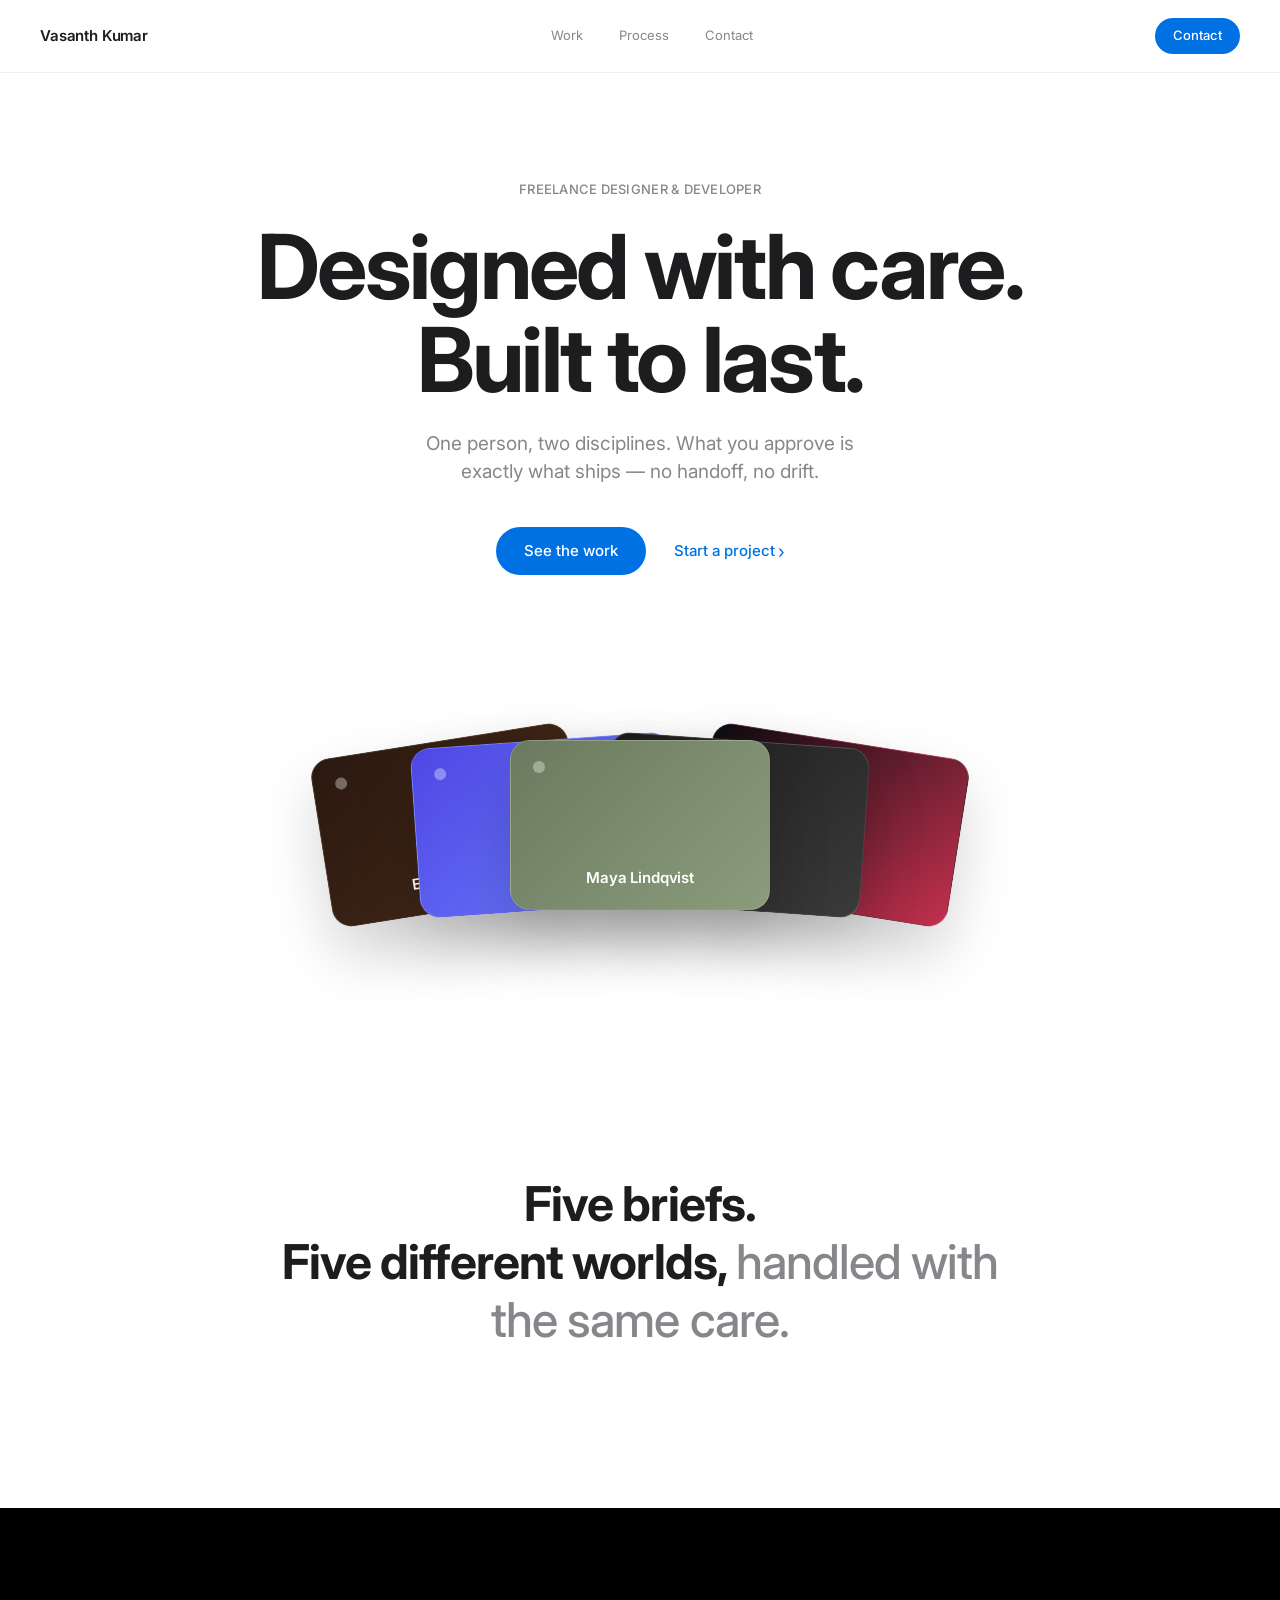
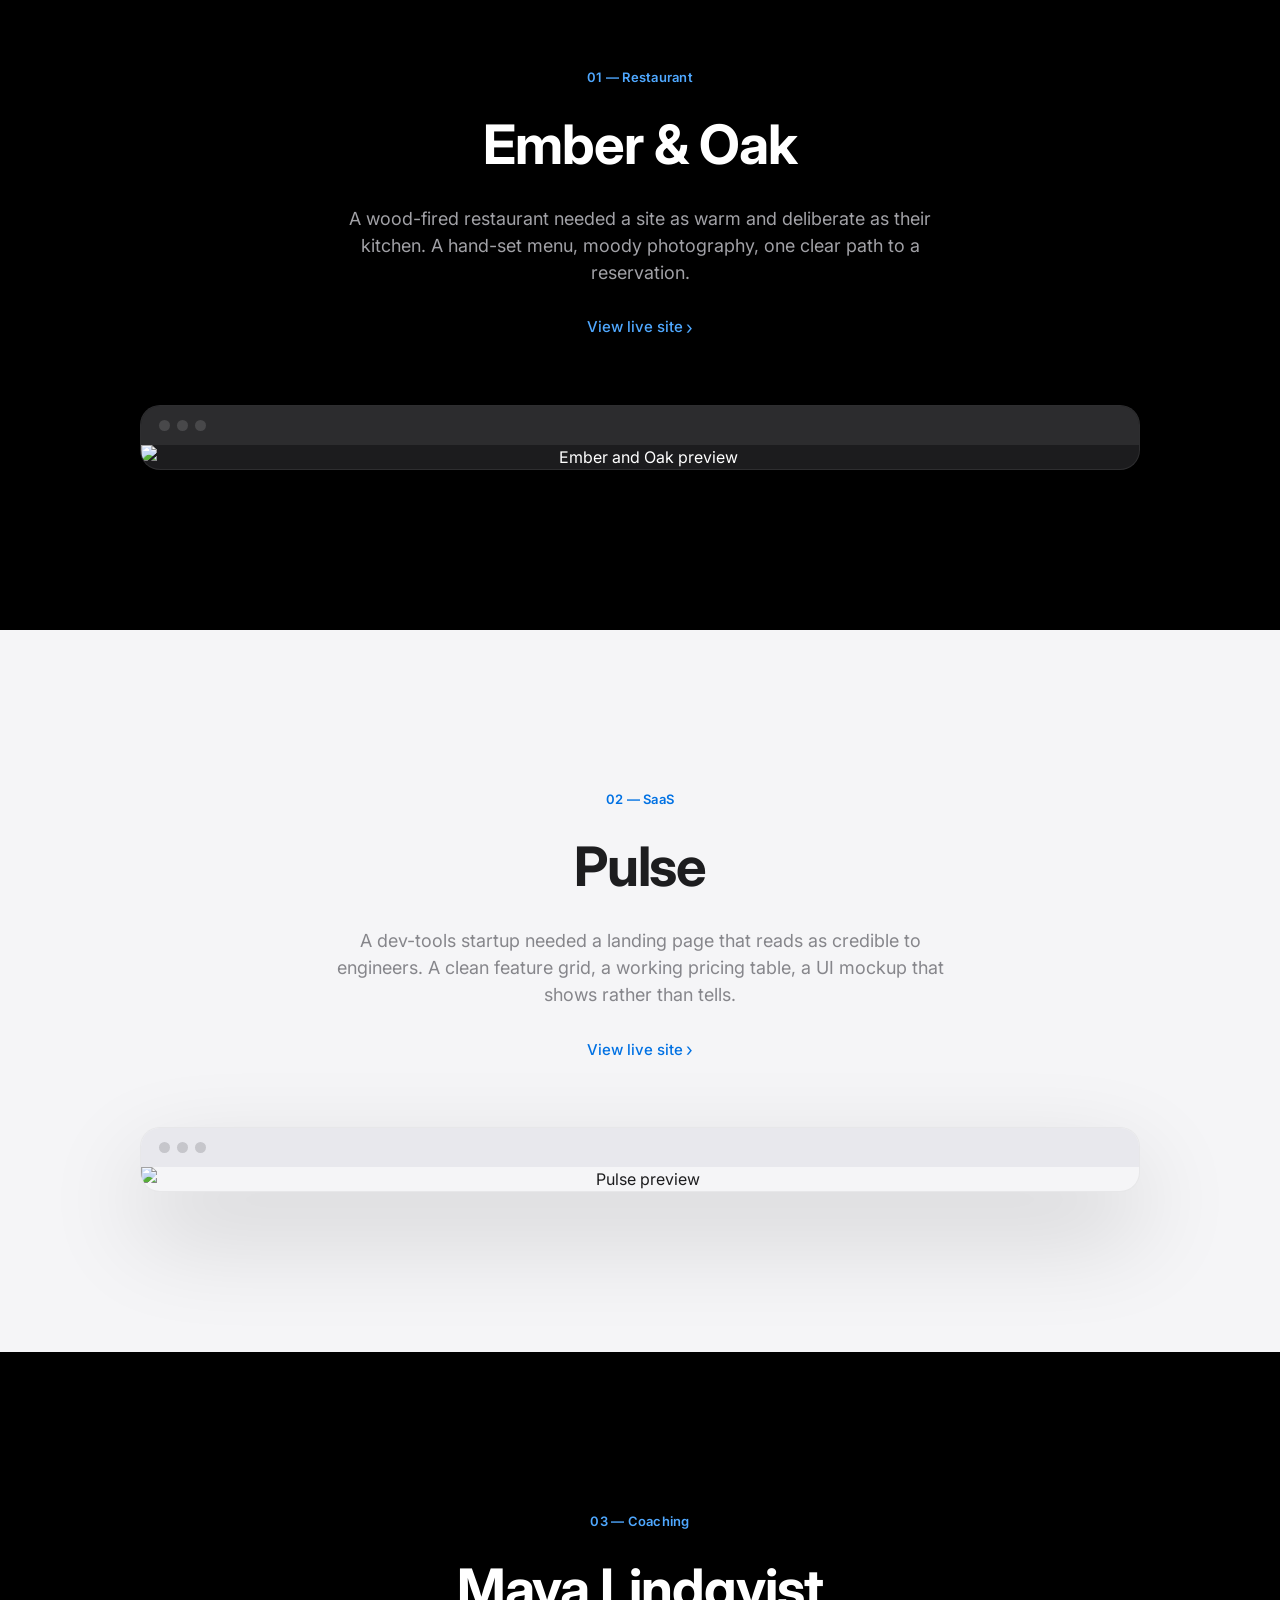
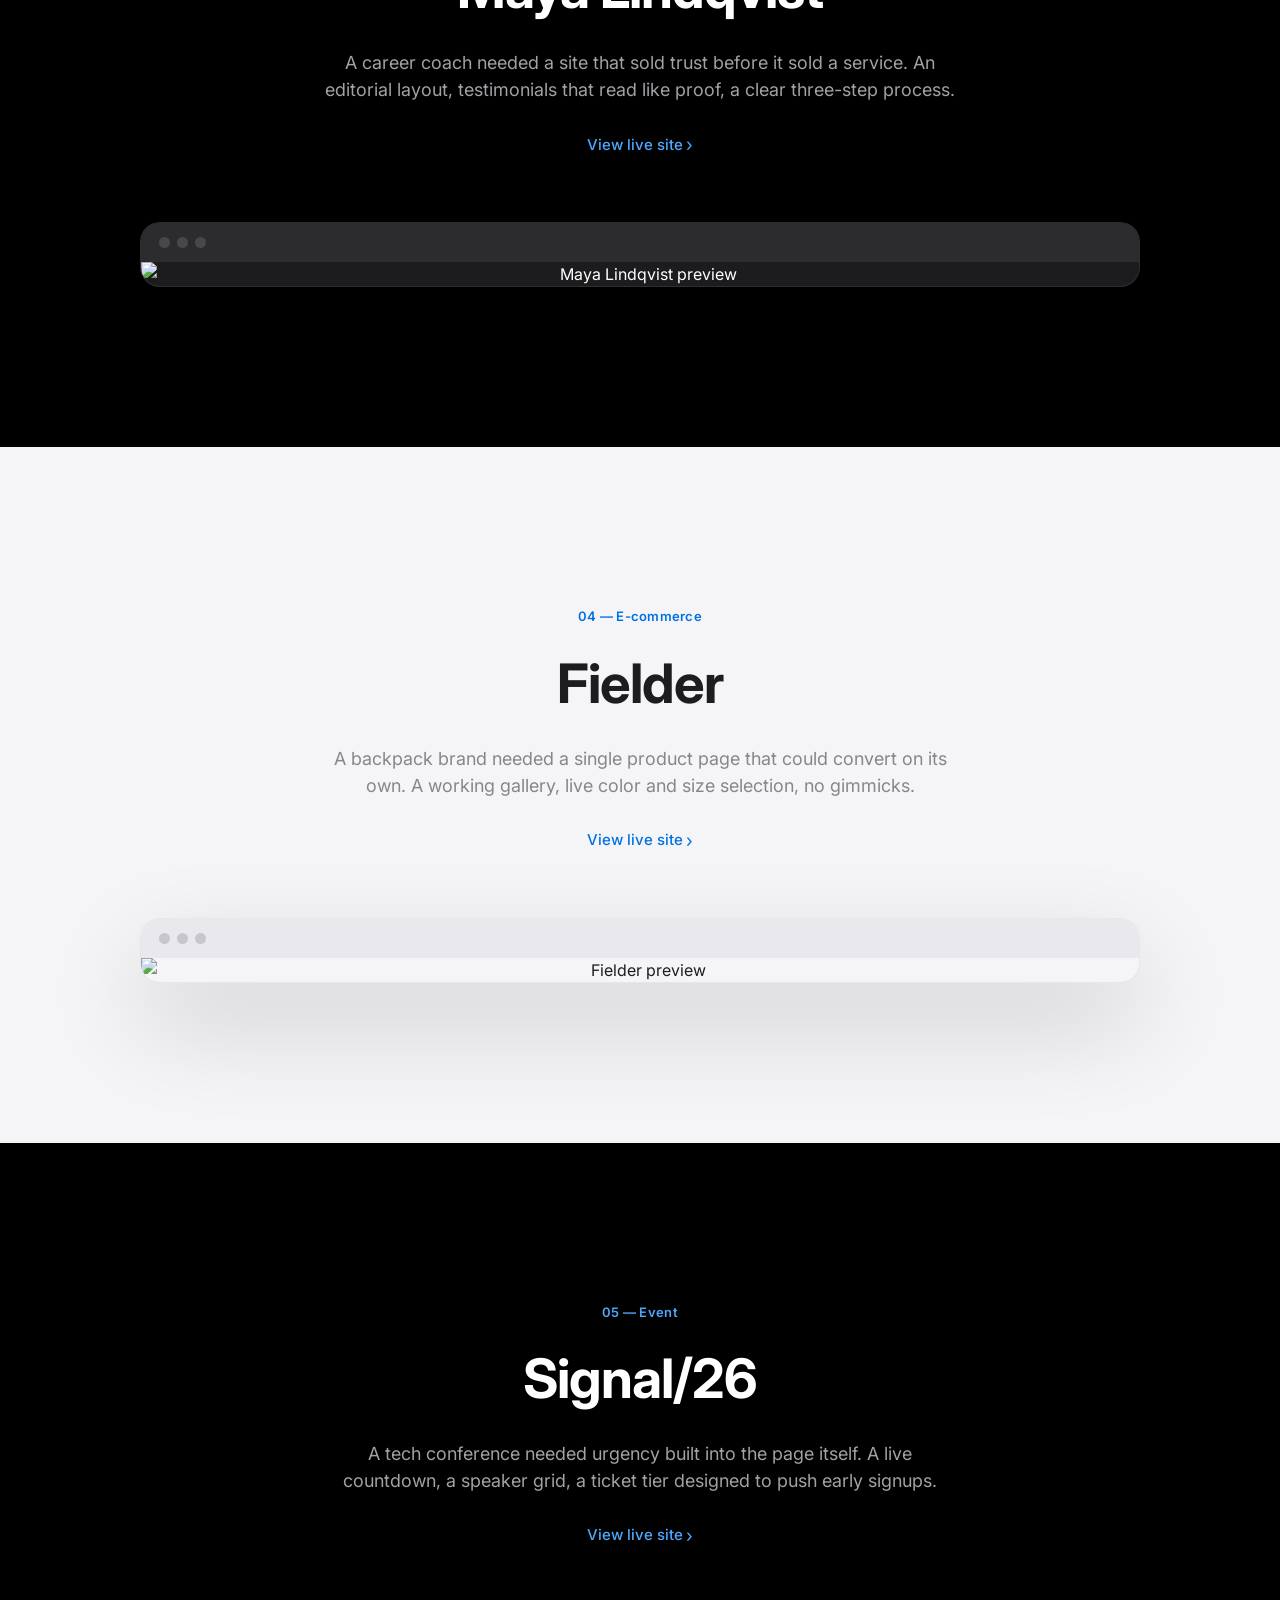
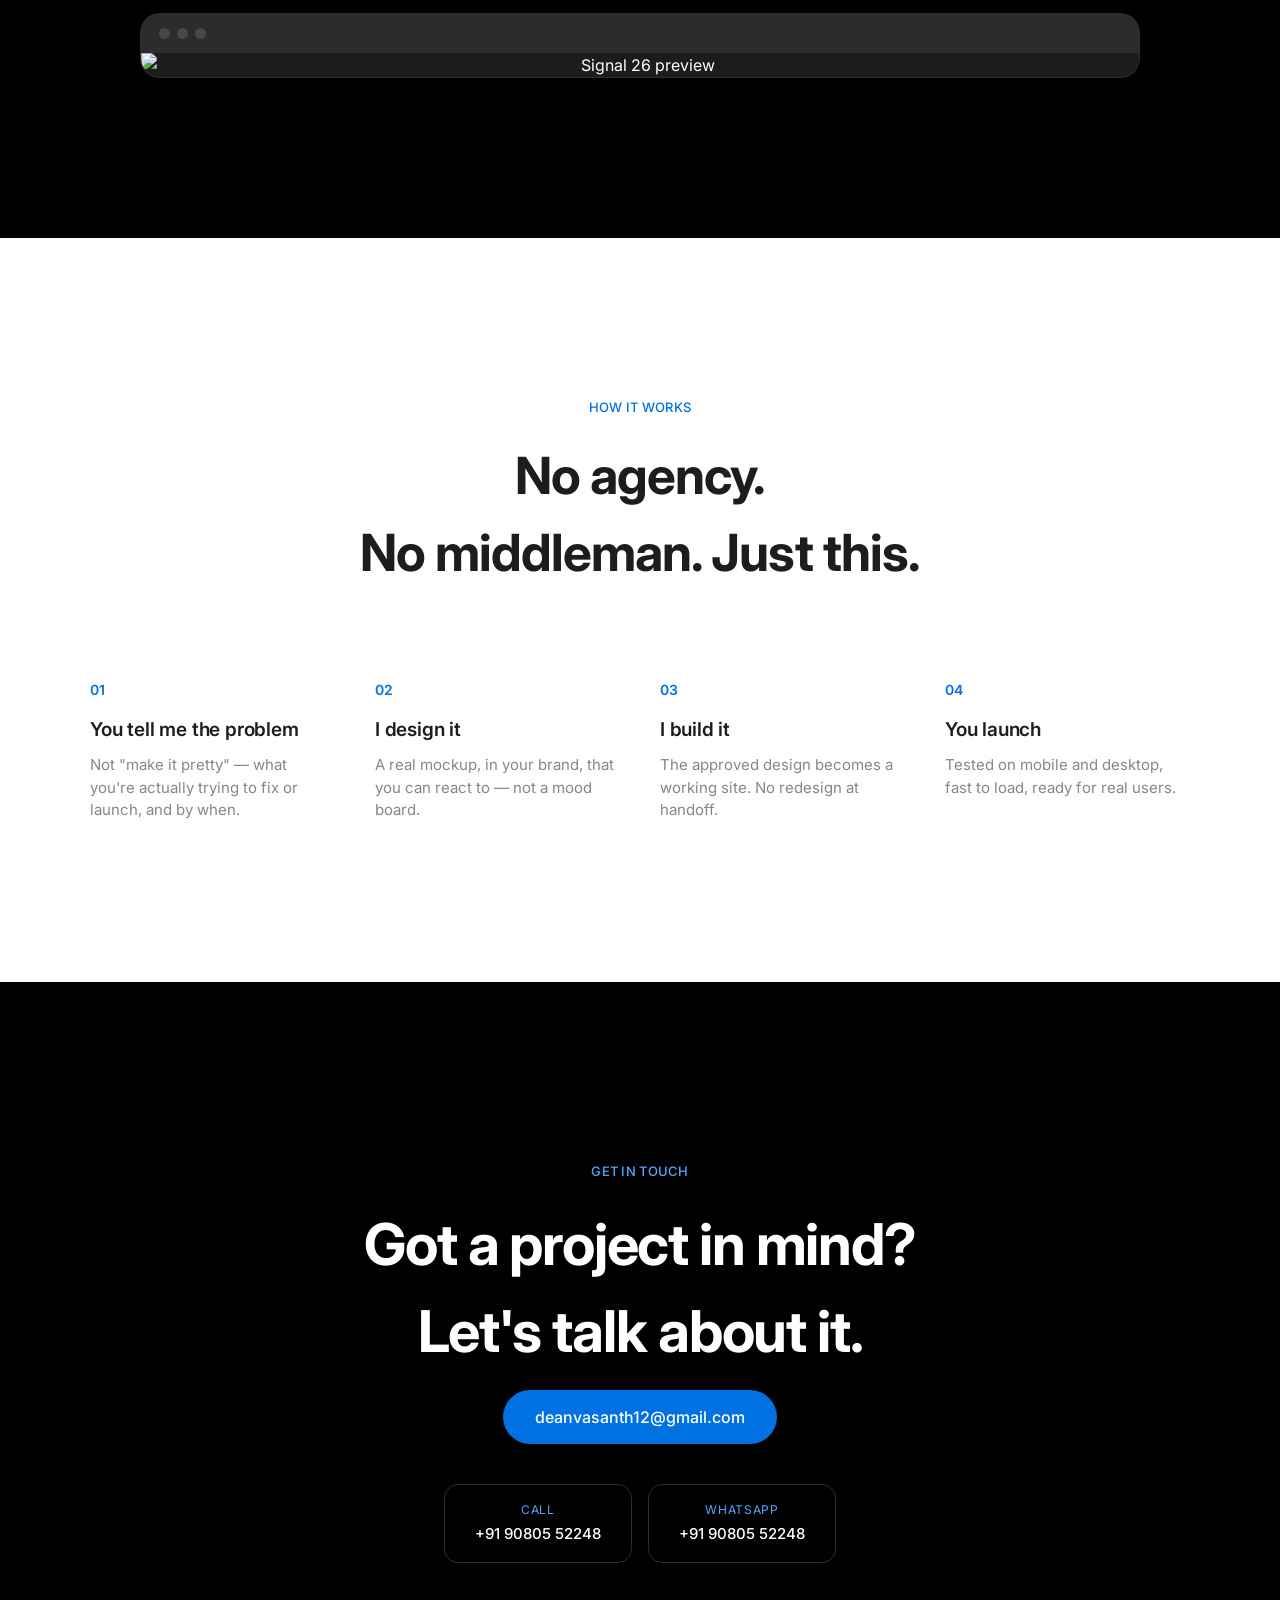
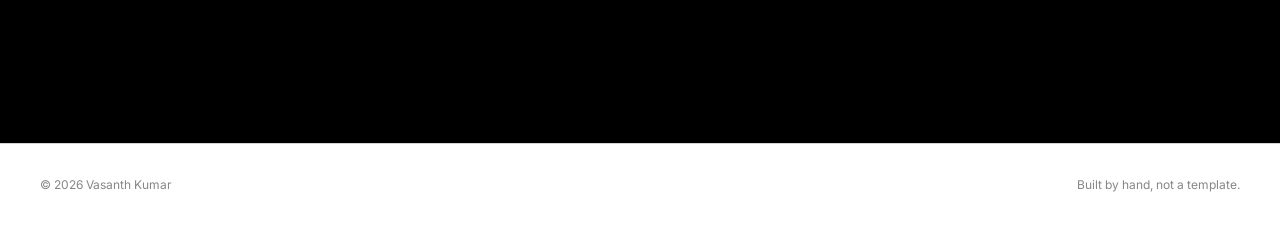
==== commit 7bbacf58: "visual" ====
--- a/index.html
+++ b/index.html
@@ -30,9 +30,27 @@
     <a href="#work" class="btn btn-primary">See the work</a>
     <a href="#contact" class="btn-link">Start a project <span class="chev">›</span></a>
   </div>
-  <div class="hero-frame reveal-img">
-    <div class="frame-bar"><span></span><span></span><span></span></div>
-    <img src="https://placehold.co/1400x820/F5F5F7/1D1D1F?text=Your+work%2C+shown+beautifully" alt="Portfolio preview mockup">
+  <div class="hero-stack reveal-img">
+    <div class="stack-card card-restaurant">
+      <span class="stack-dot"></span>
+      <span class="stack-label">Ember &amp; Oak</span>
+    </div>
+    <div class="stack-card card-saas">
+      <span class="stack-dot"></span>
+      <span class="stack-label">Pulse</span>
+    </div>
+    <div class="stack-card card-coach">
+      <span class="stack-dot"></span>
+      <span class="stack-label">Maya Lindqvist</span>
+    </div>
+    <div class="stack-card card-ecom">
+      <span class="stack-dot"></span>
+      <span class="stack-label">Fielder</span>
+    </div>
+    <div class="stack-card card-event">
+      <span class="stack-dot"></span>
+      <span class="stack-label">Signal/26</span>
+    </div>
   </div>
 </section>
 
--- a/style.css
+++ b/style.css
@@ -86,6 +86,39 @@
 .showcase.dark .frame-bar { background: #2C2C2E; }
 .showcase.dark .frame-bar span { background: #48484A; }
 
+/* ---------- Hero stacked card collage ---------- */
+.hero-stack {
+  position: relative;
+  max-width: 900px;
+  height: 340px;
+  margin: 0 auto 120px;
+}
+.stack-card {
+  position: absolute;
+  top: 50%; left: 50%;
+  width: 260px; height: 170px;
+  border-radius: 20px;
+  padding: 20px 22px;
+  display: flex; flex-direction: column; justify-content: space-between;
+  box-shadow: 0 30px 60px rgba(0,0,0,0.18);
+  border: 1px solid rgba(255,255,255,0.15);
+  transition: transform 0.4s cubic-bezier(0.16,1,0.3,1), box-shadow 0.4s;
+}
+.stack-dot { width: 12px; height: 12px; border-radius: 50%; background: rgba(255,255,255,0.35); }
+.stack-label { font-size: 15px; font-weight: 600; color: #fff; letter-spacing: -0.01em; }
+
+.card-restaurant { background: linear-gradient(135deg, #2A1810, #4A2D1A); transform: translate(-50%,-50%) translateX(-190px) rotate(-9deg); z-index: 1; }
+.card-saas { background: linear-gradient(135deg, #4F46E5, #6E85FF); transform: translate(-50%,-50%) translateX(-95px) rotate(-4deg); z-index: 2; }
+.card-coach { background: linear-gradient(135deg, #6B7A5E, #8B9C7C); transform: translate(-50%,-50%) rotate(0deg); z-index: 3; }
+.card-ecom { background: linear-gradient(135deg, #1A1A1A, #3A3A3A); transform: translate(-50%,-50%) translateX(95px) rotate(4deg); z-index: 2; }
+.card-event { background: linear-gradient(135deg, #0B0C10, #C4304E); transform: translate(-50%,-50%) translateX(190px) rotate(9deg); z-index: 1; }
+
+.hero-stack:hover .card-restaurant { transform: translate(-50%,-50%) translateX(-220px) translateY(-10px) rotate(-12deg); }
+.hero-stack:hover .card-saas { transform: translate(-50%,-50%) translateX(-110px) translateY(-16px) rotate(-6deg); }
+.hero-stack:hover .card-coach { transform: translate(-50%,-50%) translateY(-22px) rotate(0deg); }
+.hero-stack:hover .card-ecom { transform: translate(-50%,-50%) translateX(110px) translateY(-16px) rotate(6deg); }
+.hero-stack:hover .card-event { transform: translate(-50%,-50%) translateX(220px) translateY(-10px) rotate(12deg); }
+
 /* ---------- Intro band ---------- */
 .intro-band { padding: 60px 24px 160px; text-align: center; }
 .intro-band h2 { font-size: clamp(1.9rem, 4vw, 3rem); font-weight: 700; letter-spacing: -0.02em; line-height: 1.2; max-width: 760px; margin: 0 auto; }
@@ -138,6 +171,14 @@
   .topbar nav { display: none; }
   .hero { padding-top: 140px; }
   .hero-actions { flex-direction: column; gap: 20px; margin-bottom: 60px; }
+  .hero-stack { height: 460px; }
+  .stack-card { width: 200px; height: 140px; padding: 16px 18px; }
+  .card-restaurant { transform: translate(-50%,-50%) translateY(-140px) rotate(-6deg); }
+  .card-saas { transform: translate(-50%,-50%) translateY(-70px) rotate(-3deg); }
+  .card-coach { transform: translate(-50%,-50%) rotate(0deg); }
+  .card-ecom { transform: translate(-50%,-50%) translateY(70px) rotate(3deg); }
+  .card-event { transform: translate(-50%,-50%) translateY(140px) rotate(6deg); }
+  .hero-stack:hover .card-restaurant, .hero-stack:hover .card-saas, .hero-stack:hover .card-coach, .hero-stack:hover .card-ecom, .hero-stack:hover .card-event { transform: none; }
   .showcase { padding: 100px 20px; }
   .process-grid { grid-template-columns: 1fr 1fr; gap: 32px; }
   .process, .contact, .intro-band { padding: 100px 20px; }
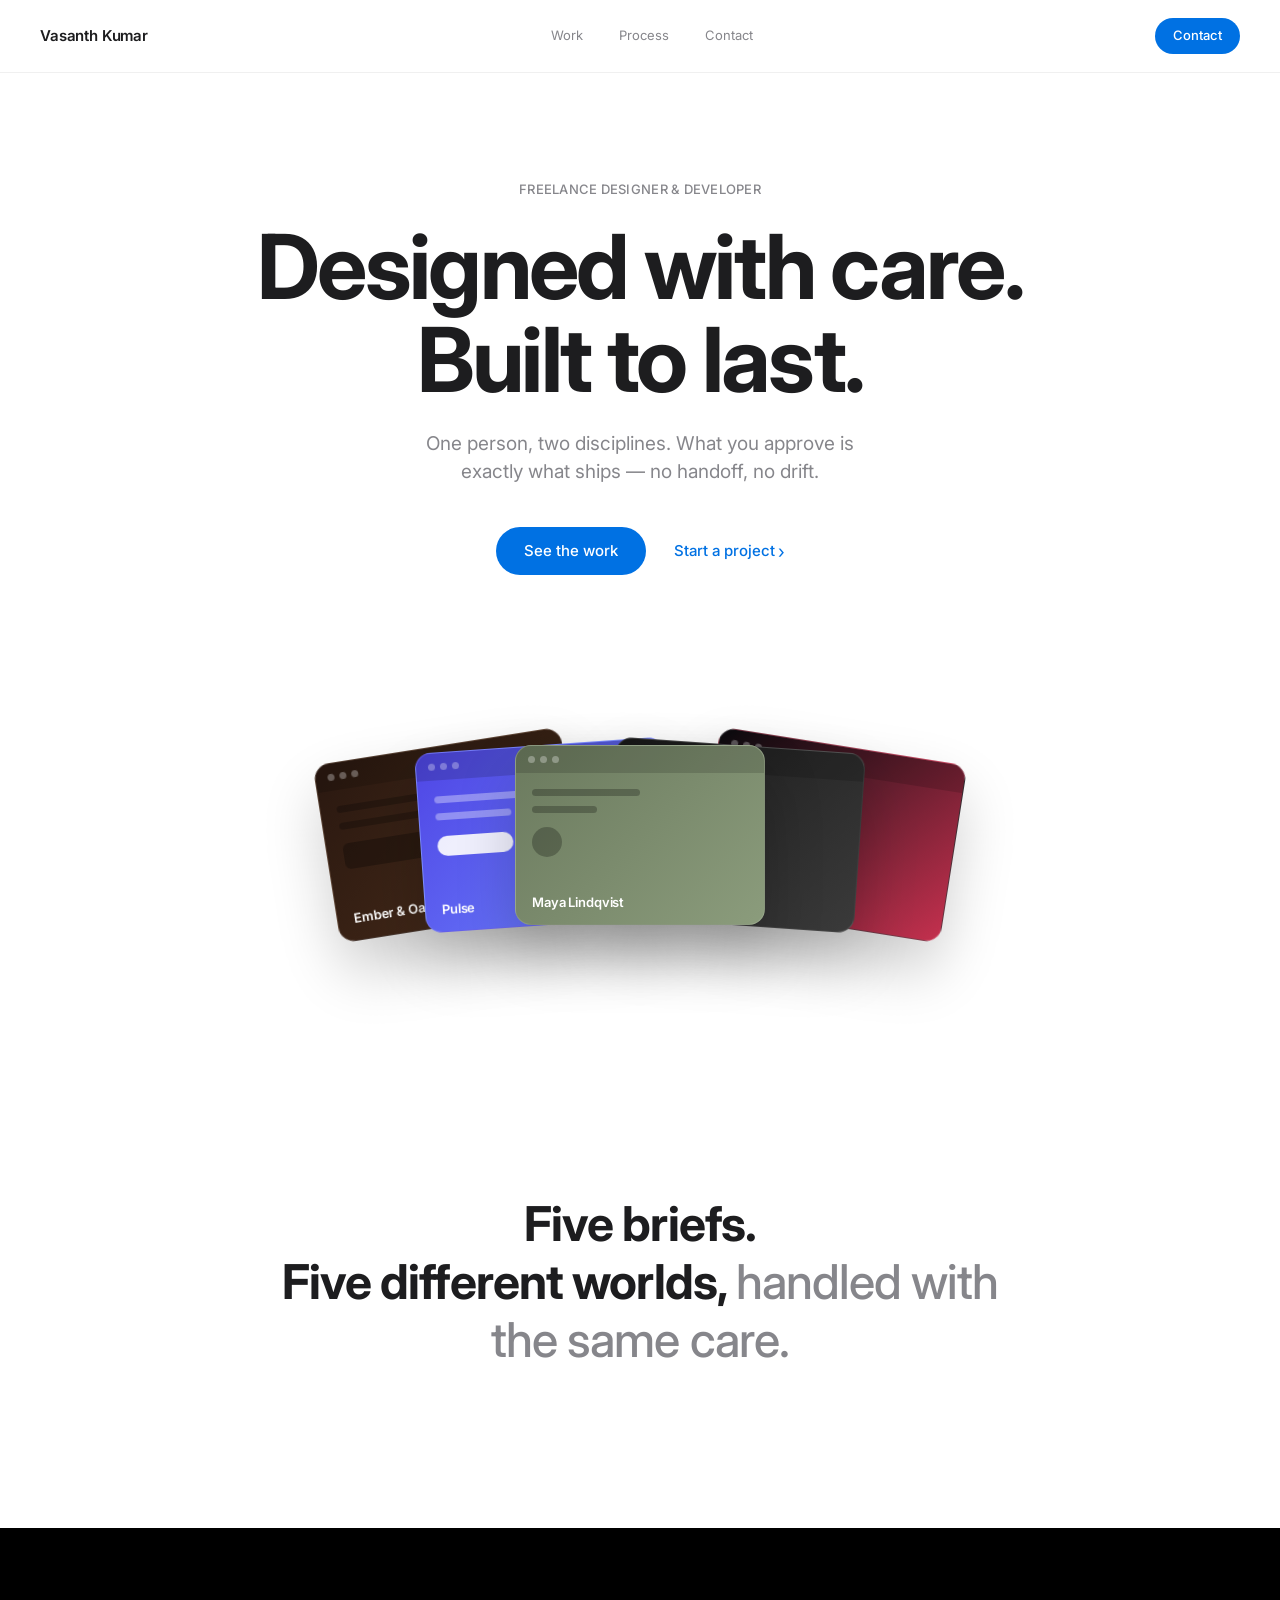
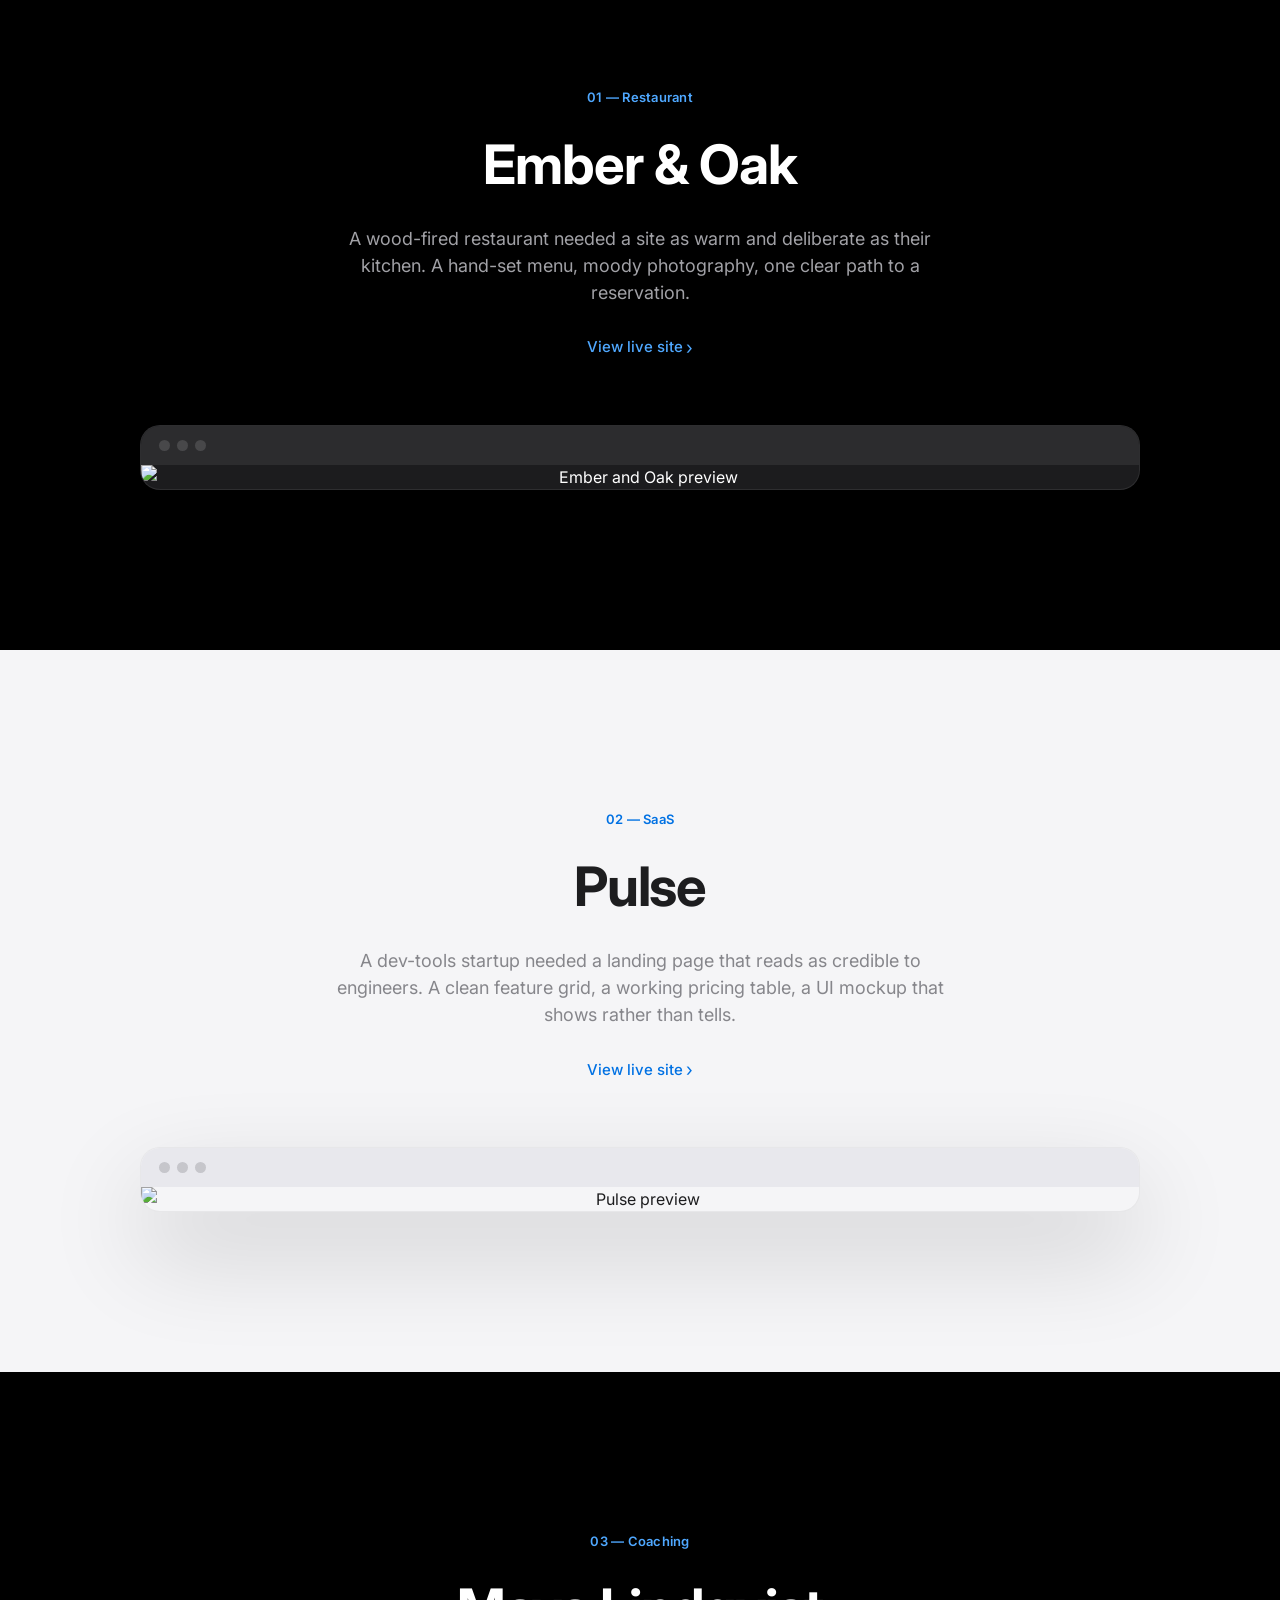
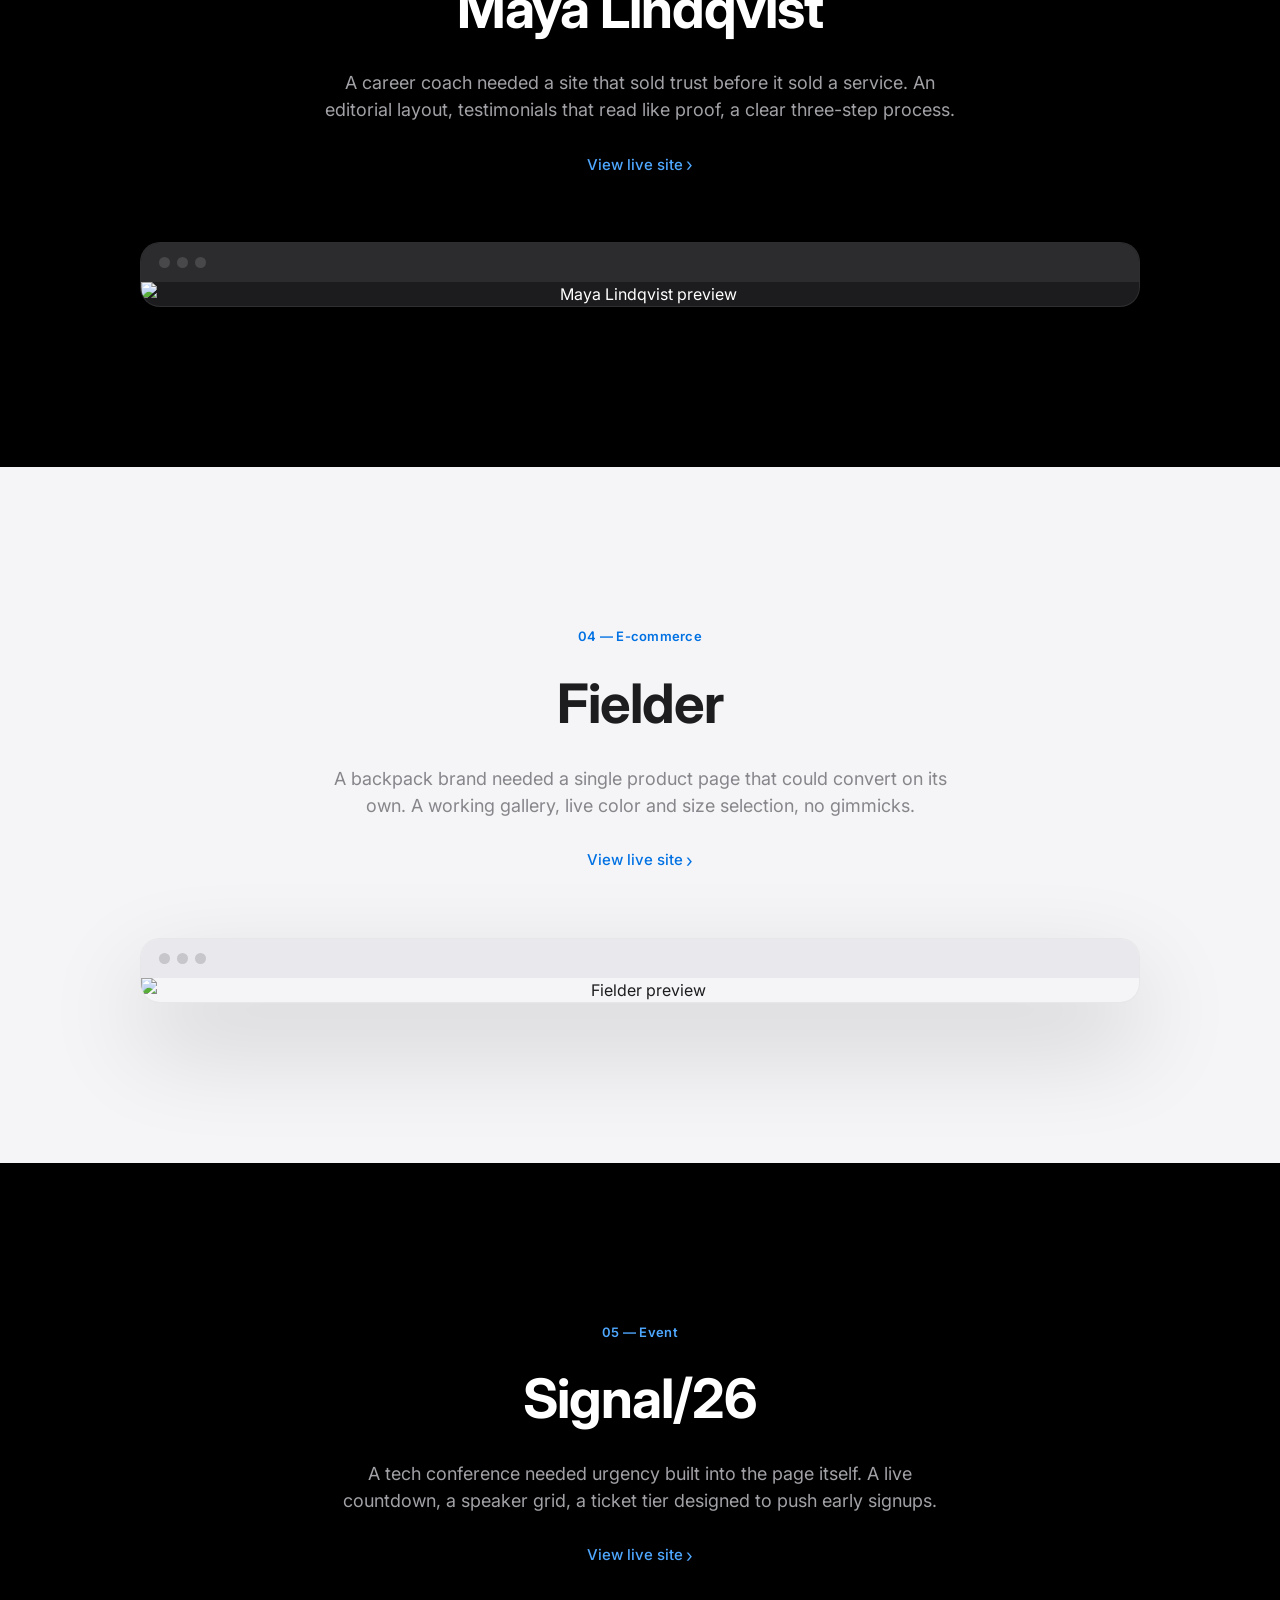
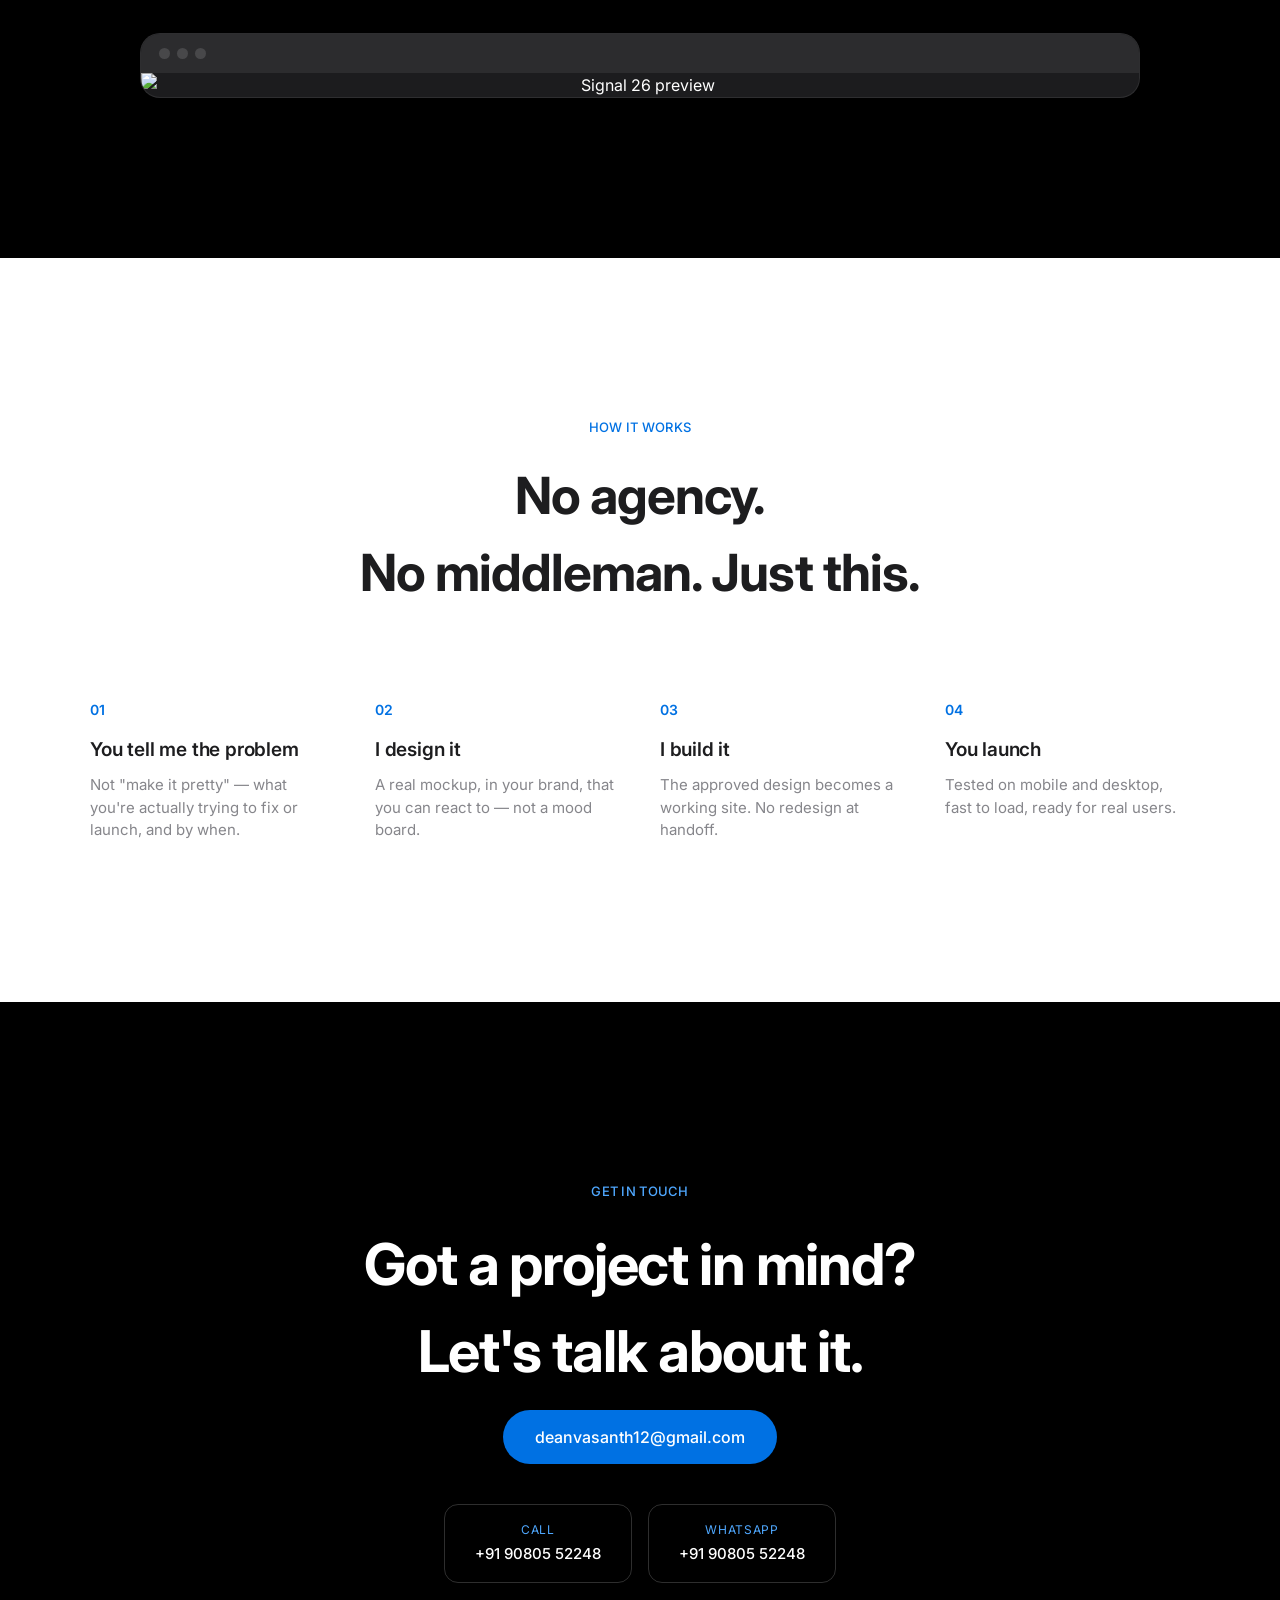
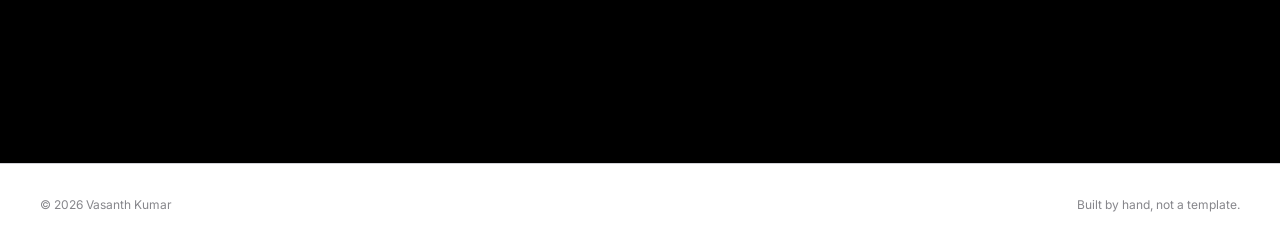
==== commit 3cd8c89a: "stack" ====
--- a/index.html
+++ b/index.html
@@ -30,25 +30,48 @@
     <a href="#work" class="btn btn-primary">See the work</a>
     <a href="#contact" class="btn-link">Start a project <span class="chev">›</span></a>
   </div>
-  <div class="hero-stack reveal-img">
-    <div class="stack-card card-restaurant">
-      <span class="stack-dot"></span>
+  <div class="hero-stack reveal-img" id="hero-stack">
+    <div class="stack-card card-restaurant" data-depth="0.5">
+      <div class="mini-chrome"><span></span><span></span><span></span></div>
+      <div class="mini-body">
+        <div class="mini-line w70 light"></div>
+        <div class="mini-line w40 light"></div>
+        <div class="mini-block"></div>
+      </div>
       <span class="stack-label">Ember &amp; Oak</span>
     </div>
-    <div class="stack-card card-saas">
-      <span class="stack-dot"></span>
+    <div class="stack-card card-saas" data-depth="0.8">
+      <div class="mini-chrome"><span></span><span></span><span></span></div>
+      <div class="mini-body">
+        <div class="mini-line w60"></div>
+        <div class="mini-line w35"></div>
+        <div class="mini-pill"></div>
+      </div>
       <span class="stack-label">Pulse</span>
     </div>
-    <div class="stack-card card-coach">
-      <span class="stack-dot"></span>
+    <div class="stack-card card-coach" data-depth="1.1">
+      <div class="mini-chrome"><span></span><span></span><span></span></div>
+      <div class="mini-body">
+        <div class="mini-line w50 light"></div>
+        <div class="mini-line w30 light"></div>
+        <div class="mini-circle"></div>
+      </div>
       <span class="stack-label">Maya Lindqvist</span>
     </div>
-    <div class="stack-card card-ecom">
-      <span class="stack-dot"></span>
+    <div class="stack-card card-ecom" data-depth="0.8">
+      <div class="mini-chrome"><span></span><span></span><span></span></div>
+      <div class="mini-body">
+        <div class="mini-line w55 light"></div>
+        <div class="mini-swatches"><span></span><span></span><span></span></div>
+      </div>
       <span class="stack-label">Fielder</span>
     </div>
-    <div class="stack-card card-event">
-      <span class="stack-dot"></span>
+    <div class="stack-card card-event" data-depth="0.5">
+      <div class="mini-chrome"><span></span><span></span><span></span></div>
+      <div class="mini-body">
+        <div class="mini-line w45 light"></div>
+        <div class="mini-countdown"><span></span><span></span><span></span></div>
+      </div>
       <span class="stack-label">Signal/26</span>
     </div>
   </div>
--- a/style.css
+++ b/style.css
@@ -90,22 +90,40 @@
 .hero-stack {
   position: relative;
   max-width: 900px;
-  height: 340px;
+  height: 360px;
   margin: 0 auto 120px;
+  cursor: pointer;
 }
 .stack-card {
   position: absolute;
   top: 50%; left: 50%;
-  width: 260px; height: 170px;
-  border-radius: 20px;
-  padding: 20px 22px;
-  display: flex; flex-direction: column; justify-content: space-between;
-  box-shadow: 0 30px 60px rgba(0,0,0,0.18);
-  border: 1px solid rgba(255,255,255,0.15);
-  transition: transform 0.4s cubic-bezier(0.16,1,0.3,1), box-shadow 0.4s;
-}
-.stack-dot { width: 12px; height: 12px; border-radius: 50%; background: rgba(255,255,255,0.35); }
-.stack-label { font-size: 15px; font-weight: 600; color: #fff; letter-spacing: -0.01em; }
+  width: 250px; height: 180px;
+  border-radius: 16px;
+  overflow: hidden;
+  box-shadow: 0 30px 60px rgba(0,0,0,0.2);
+  border: 1px solid rgba(255,255,255,0.12);
+  transition: transform 0.15s ease-out, box-shadow 0.35s;
+  will-change: transform;
+}
+.mini-chrome { display: flex; gap: 5px; padding: 10px 12px; background: rgba(0,0,0,0.15); }
+.mini-chrome span { width: 7px; height: 7px; border-radius: 50%; background: rgba(255,255,255,0.3); }
+.mini-body { padding: 16px 16px 8px; display: flex; flex-direction: column; gap: 10px; }
+.mini-line { height: 7px; border-radius: 4px; background: rgba(255,255,255,0.35); }
+.mini-line.light { background: rgba(0,0,0,0.25); }
+.mini-line.w70 { width: 70%; } .mini-line.w60 { width: 60%; } .mini-line.w55 { width: 55%; }
+.mini-line.w50 { width: 50%; } .mini-line.w45 { width: 45%; } .mini-line.w40 { width: 40%; } .mini-line.w35 { width: 35%; } .mini-line.w30 { width: 30%; }
+.mini-block { width: 44%; height: 26px; border-radius: 6px; background: rgba(0,0,0,0.28); margin-top: 4px; }
+.mini-pill { width: 76px; height: 20px; border-radius: 999px; background: rgba(255,255,255,0.9); margin-top: 6px; }
+.mini-circle { width: 30px; height: 30px; border-radius: 50%; background: rgba(0,0,0,0.25); margin-top: 4px; }
+.mini-swatches { display: flex; gap: 6px; margin-top: 4px; }
+.mini-swatches span { width: 18px; height: 18px; border-radius: 50%; background: rgba(255,255,255,0.5); }
+.mini-countdown { display: flex; gap: 6px; margin-top: 4px; }
+.mini-countdown span { width: 26px; height: 22px; border-radius: 5px; background: rgba(255,255,255,0.15); border: 1px solid rgba(255,255,255,0.25); }
+
+.stack-label {
+  position: absolute; bottom: 12px; left: 16px;
+  font-size: 13px; font-weight: 600; color: #fff; letter-spacing: -0.01em;
+}
 
 .card-restaurant { background: linear-gradient(135deg, #2A1810, #4A2D1A); transform: translate(-50%,-50%) translateX(-190px) rotate(-9deg); z-index: 1; }
 .card-saas { background: linear-gradient(135deg, #4F46E5, #6E85FF); transform: translate(-50%,-50%) translateX(-95px) rotate(-4deg); z-index: 2; }
@@ -113,11 +131,11 @@
 .card-ecom { background: linear-gradient(135deg, #1A1A1A, #3A3A3A); transform: translate(-50%,-50%) translateX(95px) rotate(4deg); z-index: 2; }
 .card-event { background: linear-gradient(135deg, #0B0C10, #C4304E); transform: translate(-50%,-50%) translateX(190px) rotate(9deg); z-index: 1; }
 
-.hero-stack:hover .card-restaurant { transform: translate(-50%,-50%) translateX(-220px) translateY(-10px) rotate(-12deg); }
-.hero-stack:hover .card-saas { transform: translate(-50%,-50%) translateX(-110px) translateY(-16px) rotate(-6deg); }
-.hero-stack:hover .card-coach { transform: translate(-50%,-50%) translateY(-22px) rotate(0deg); }
-.hero-stack:hover .card-ecom { transform: translate(-50%,-50%) translateX(110px) translateY(-16px) rotate(6deg); }
-.hero-stack:hover .card-event { transform: translate(-50%,-50%) translateX(220px) translateY(-10px) rotate(12deg); }
+.hero-stack.spread .card-restaurant { transform: translate(-50%,-50%) translate(var(--mx,0px), var(--my,0px)) translateX(-220px) translateY(-10px) rotate(-12deg); }
+.hero-stack.spread .card-saas { transform: translate(-50%,-50%) translate(var(--mx,0px), var(--my,0px)) translateX(-110px) translateY(-16px) rotate(-6deg); }
+.hero-stack.spread .card-coach { transform: translate(-50%,-50%) translate(var(--mx,0px), var(--my,0px)) translateY(-22px) rotate(0deg); }
+.hero-stack.spread .card-ecom { transform: translate(-50%,-50%) translate(var(--mx,0px), var(--my,0px)) translateX(110px) translateY(-16px) rotate(6deg); }
+.hero-stack.spread .card-event { transform: translate(-50%,-50%) translate(var(--mx,0px), var(--my,0px)) translateX(220px) translateY(-10px) rotate(12deg); }
 
 /* ---------- Intro band ---------- */
 .intro-band { padding: 60px 24px 160px; text-align: center; }
@@ -171,14 +189,13 @@
   .topbar nav { display: none; }
   .hero { padding-top: 140px; }
   .hero-actions { flex-direction: column; gap: 20px; margin-bottom: 60px; }
-  .hero-stack { height: 460px; }
-  .stack-card { width: 200px; height: 140px; padding: 16px 18px; }
-  .card-restaurant { transform: translate(-50%,-50%) translateY(-140px) rotate(-6deg); }
-  .card-saas { transform: translate(-50%,-50%) translateY(-70px) rotate(-3deg); }
+  .hero-stack { height: 480px; }
+  .stack-card { width: 190px; height: 150px; }
+  .card-restaurant { transform: translate(-50%,-50%) translateY(-150px) rotate(-6deg); }
+  .card-saas { transform: translate(-50%,-50%) translateY(-75px) rotate(-3deg); }
   .card-coach { transform: translate(-50%,-50%) rotate(0deg); }
-  .card-ecom { transform: translate(-50%,-50%) translateY(70px) rotate(3deg); }
-  .card-event { transform: translate(-50%,-50%) translateY(140px) rotate(6deg); }
-  .hero-stack:hover .card-restaurant, .hero-stack:hover .card-saas, .hero-stack:hover .card-coach, .hero-stack:hover .card-ecom, .hero-stack:hover .card-event { transform: none; }
+  .card-ecom { transform: translate(-50%,-50%) translateY(75px) rotate(3deg); }
+  .card-event { transform: translate(-50%,-50%) translateY(150px) rotate(6deg); }
   .showcase { padding: 100px 20px; }
   .process-grid { grid-template-columns: 1fr 1fr; gap: 32px; }
   .process, .contact, .intro-band { padding: 100px 20px; }
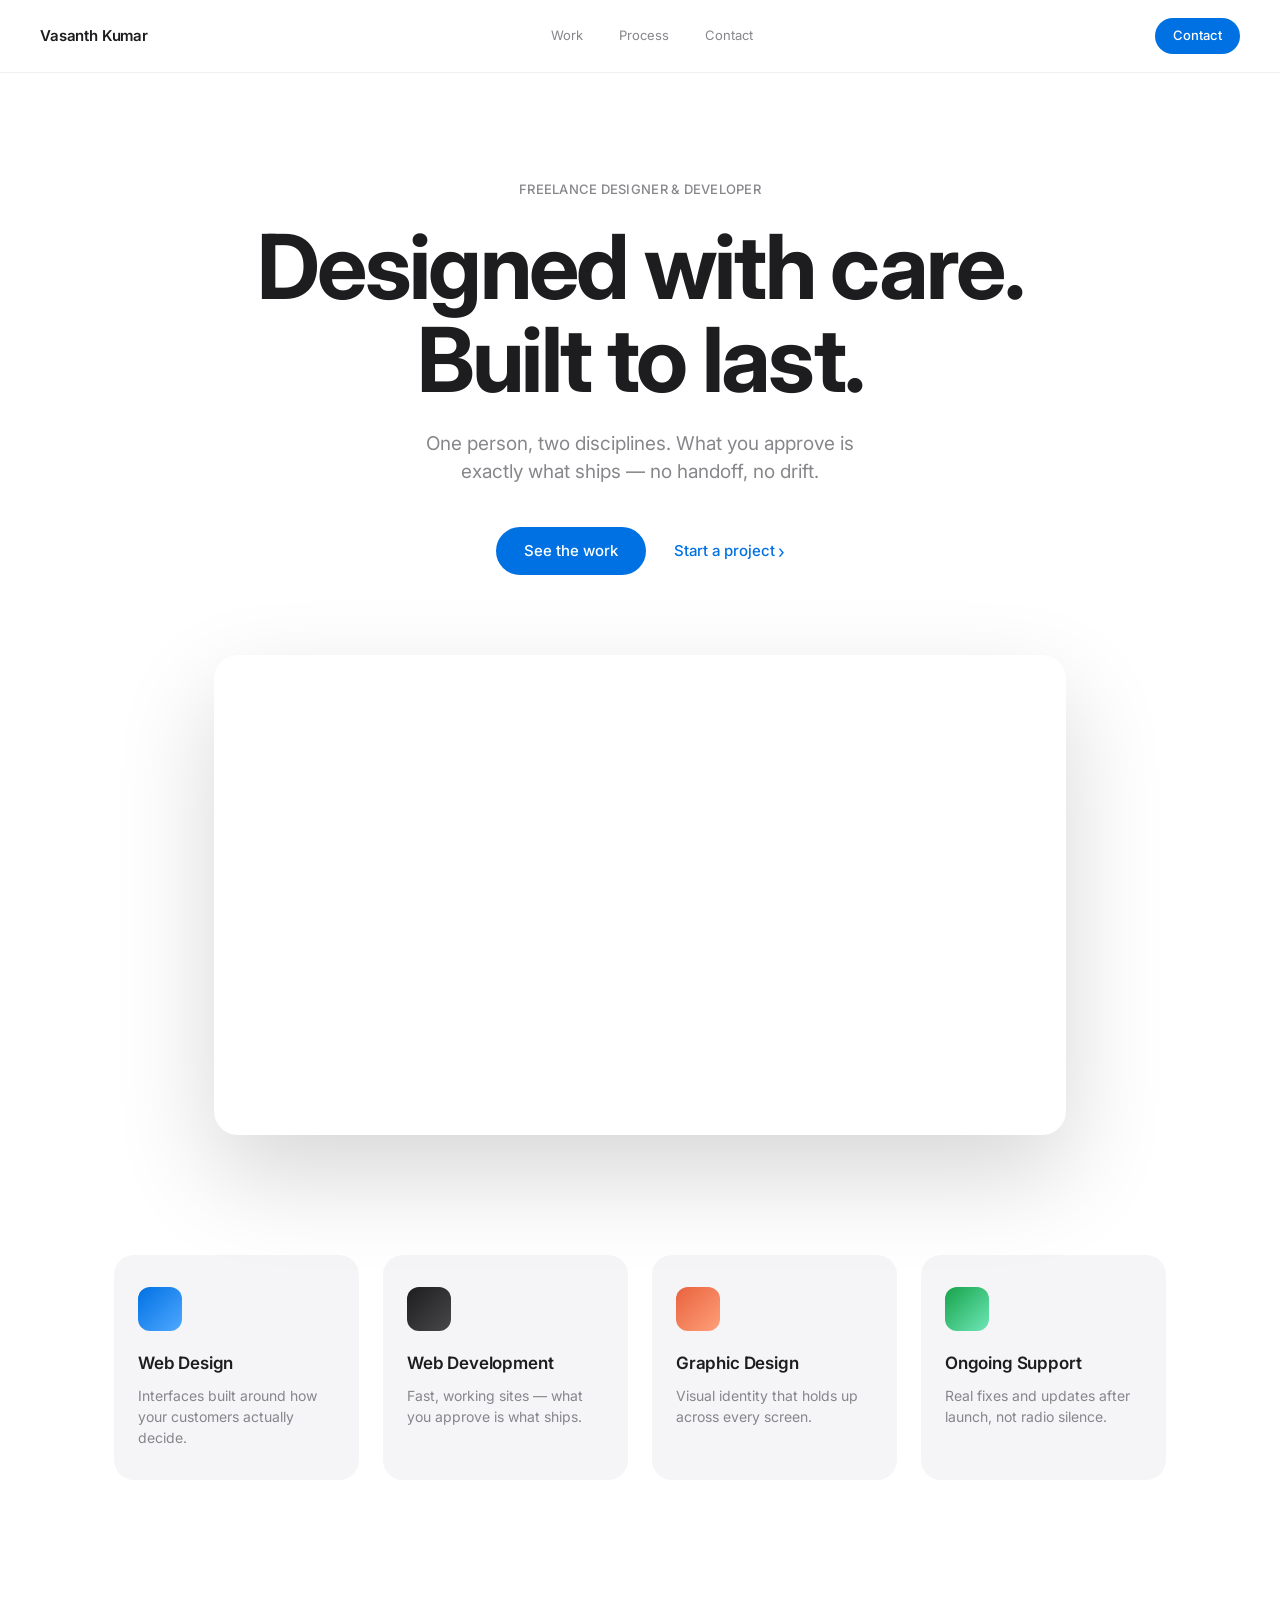
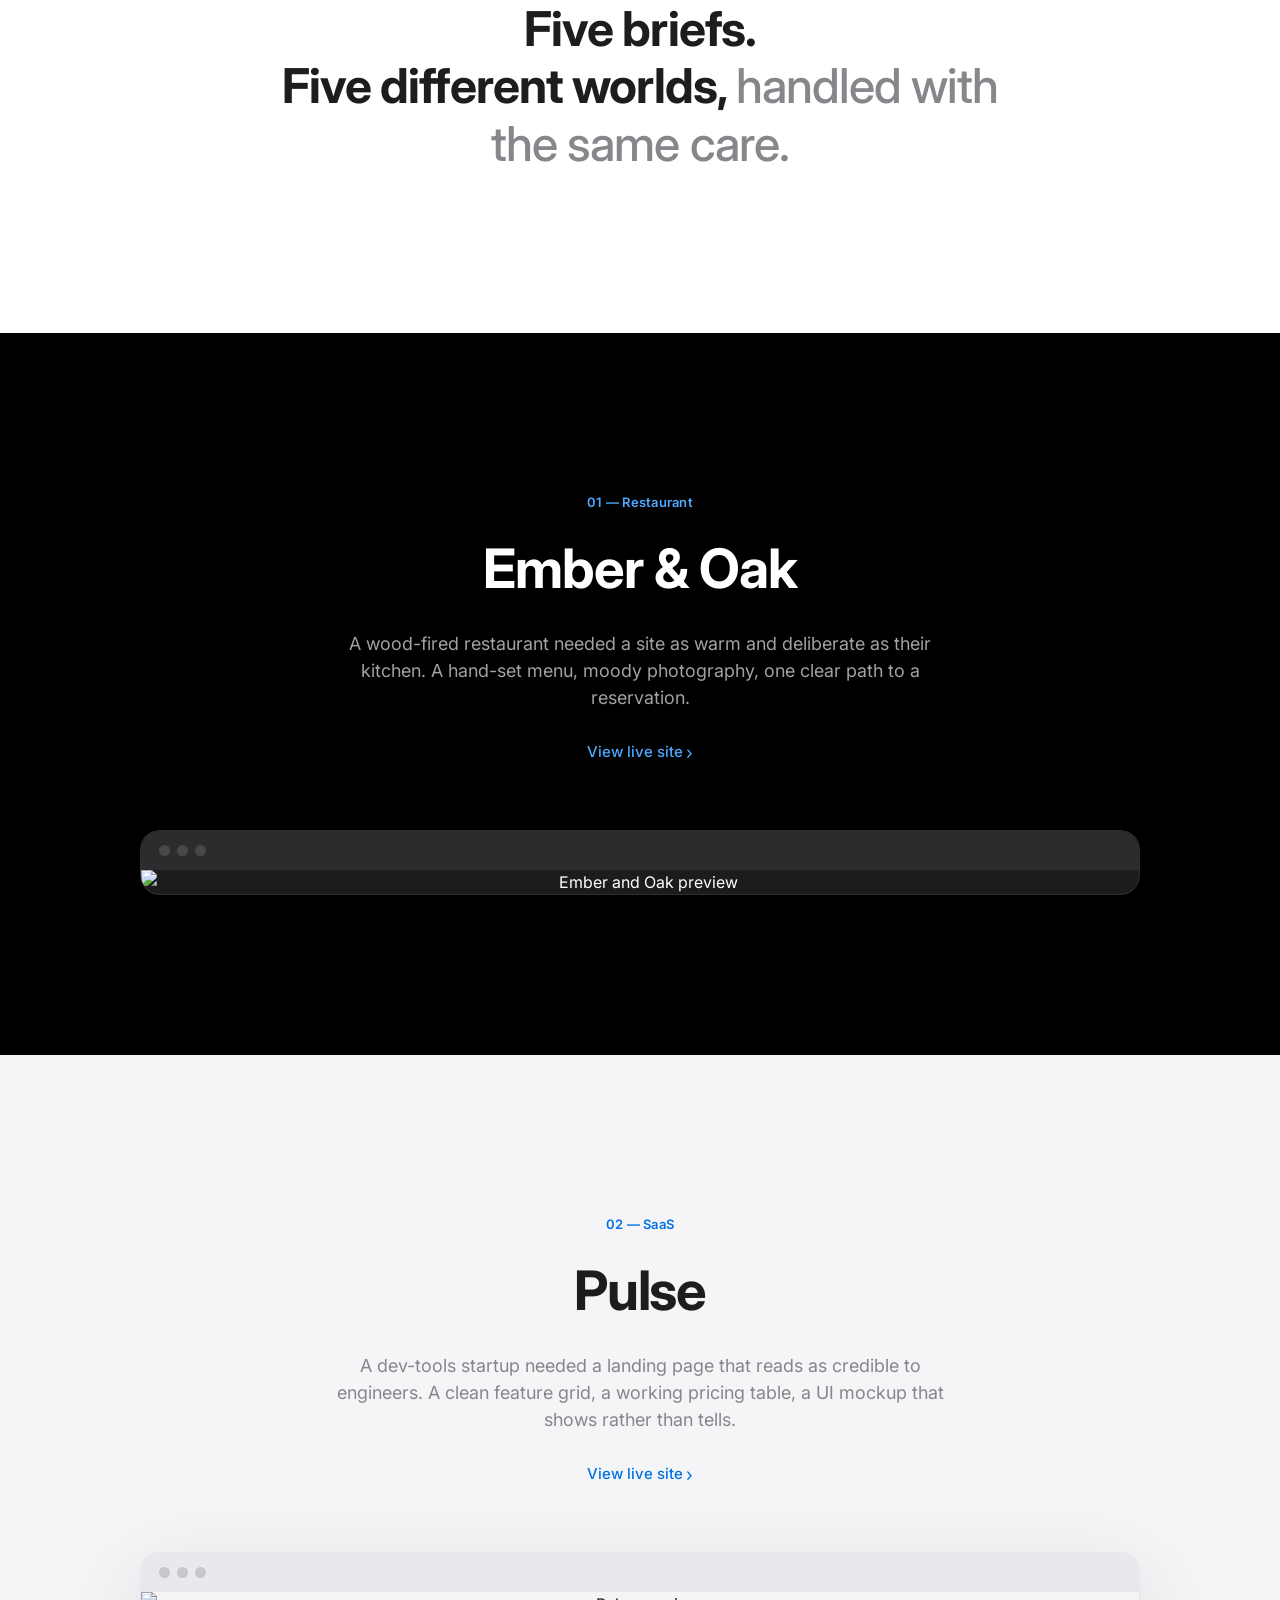
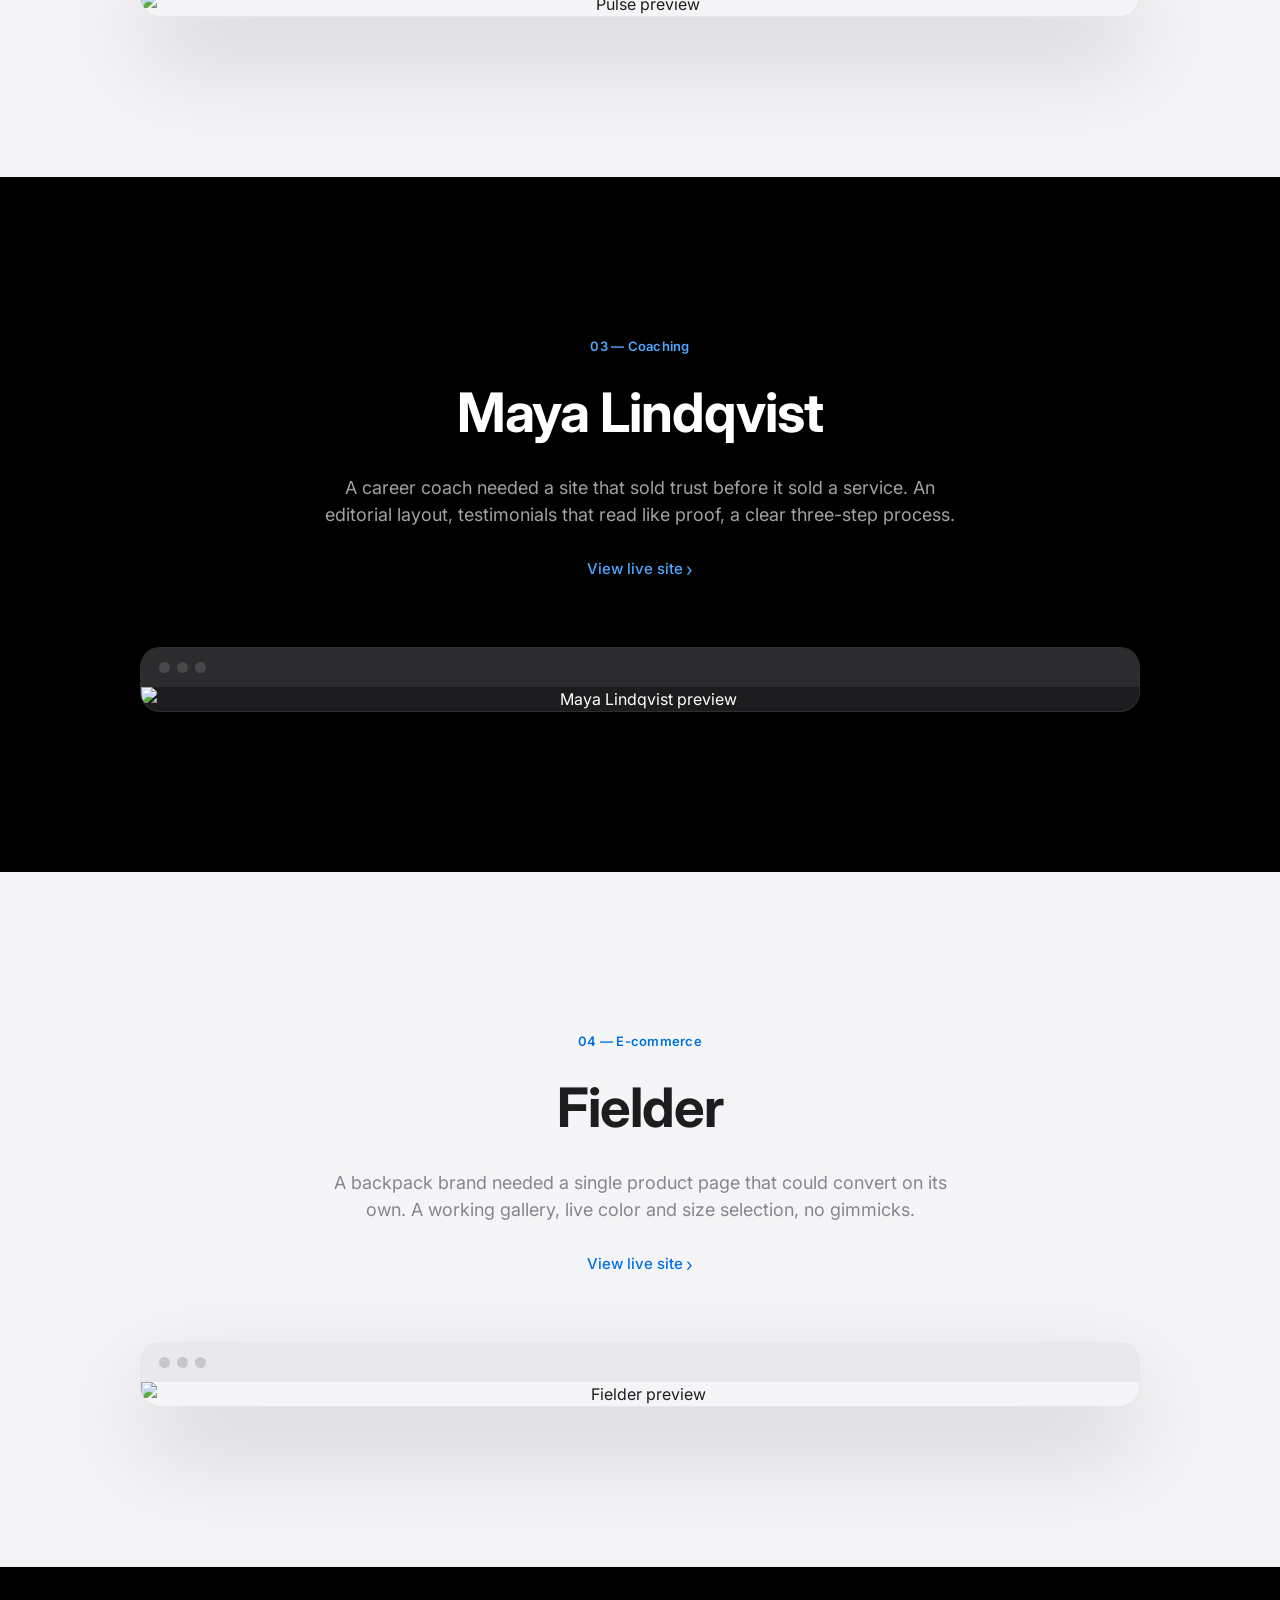
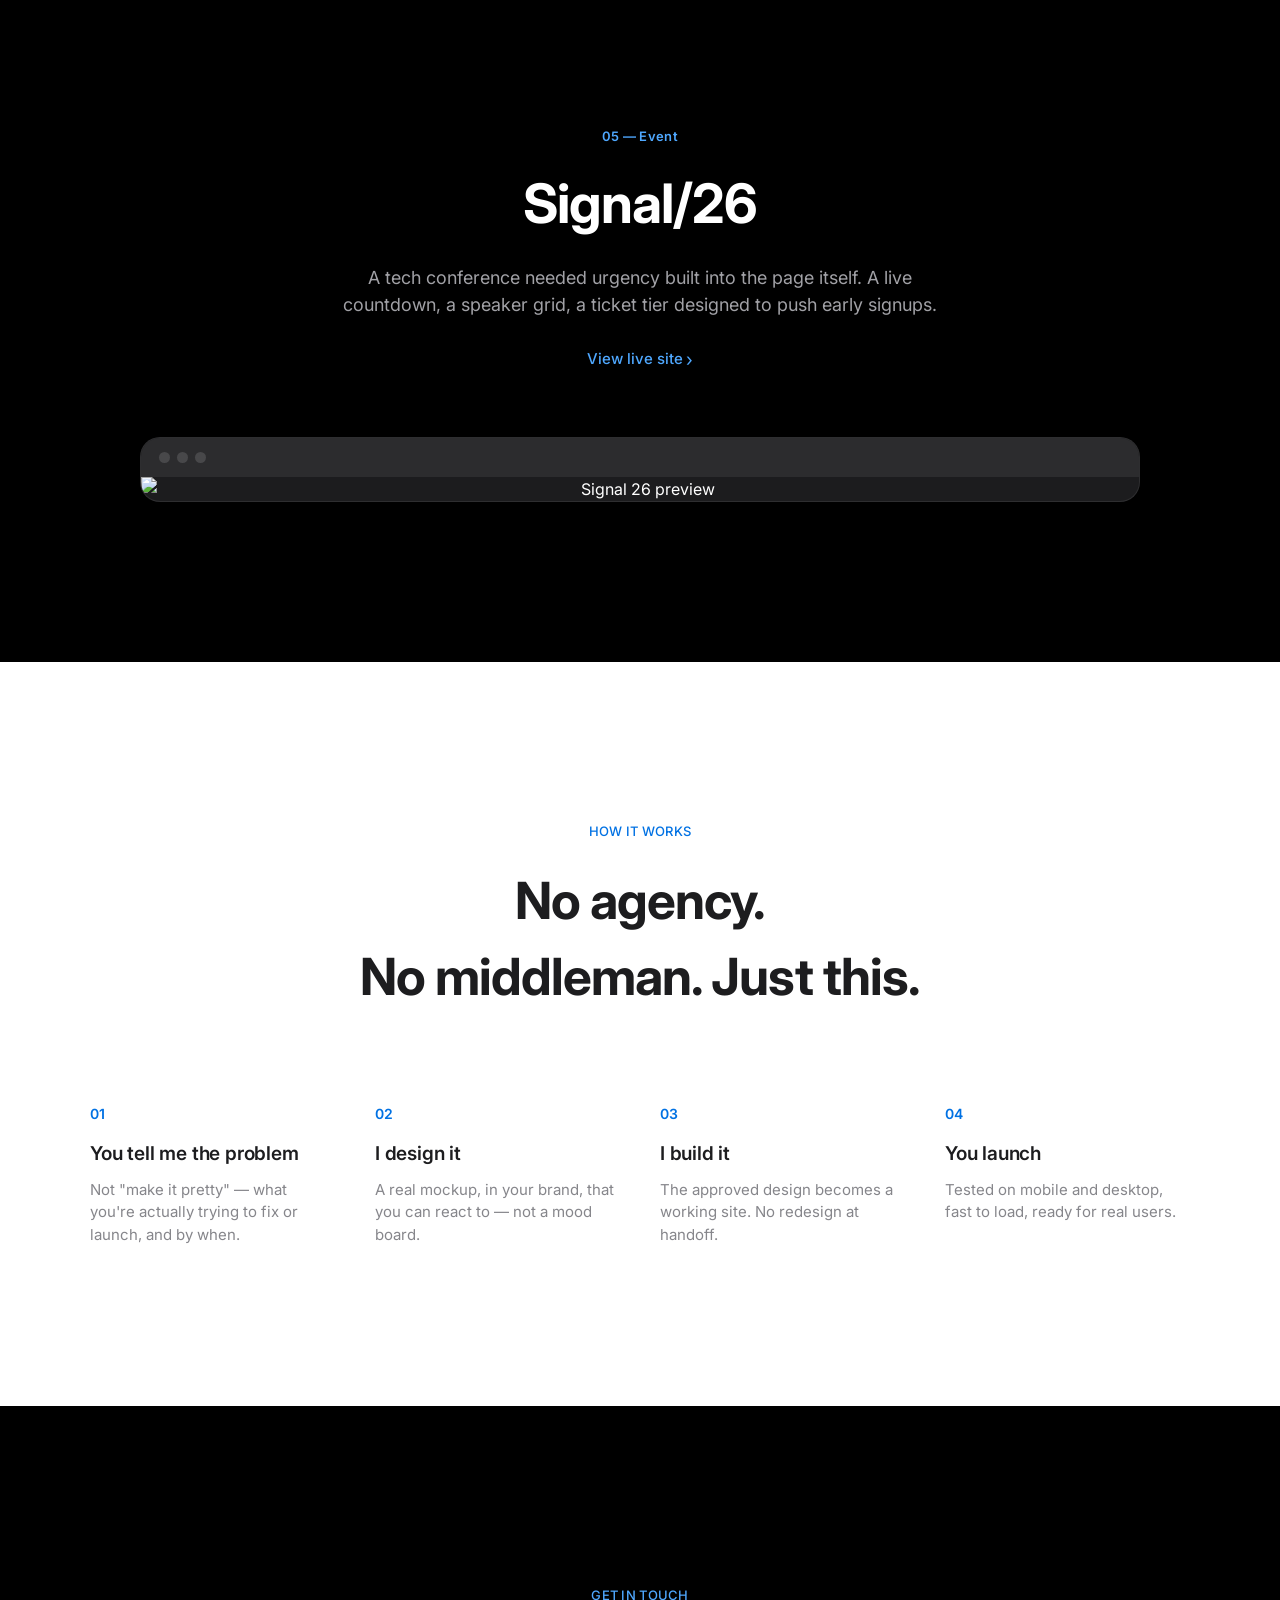
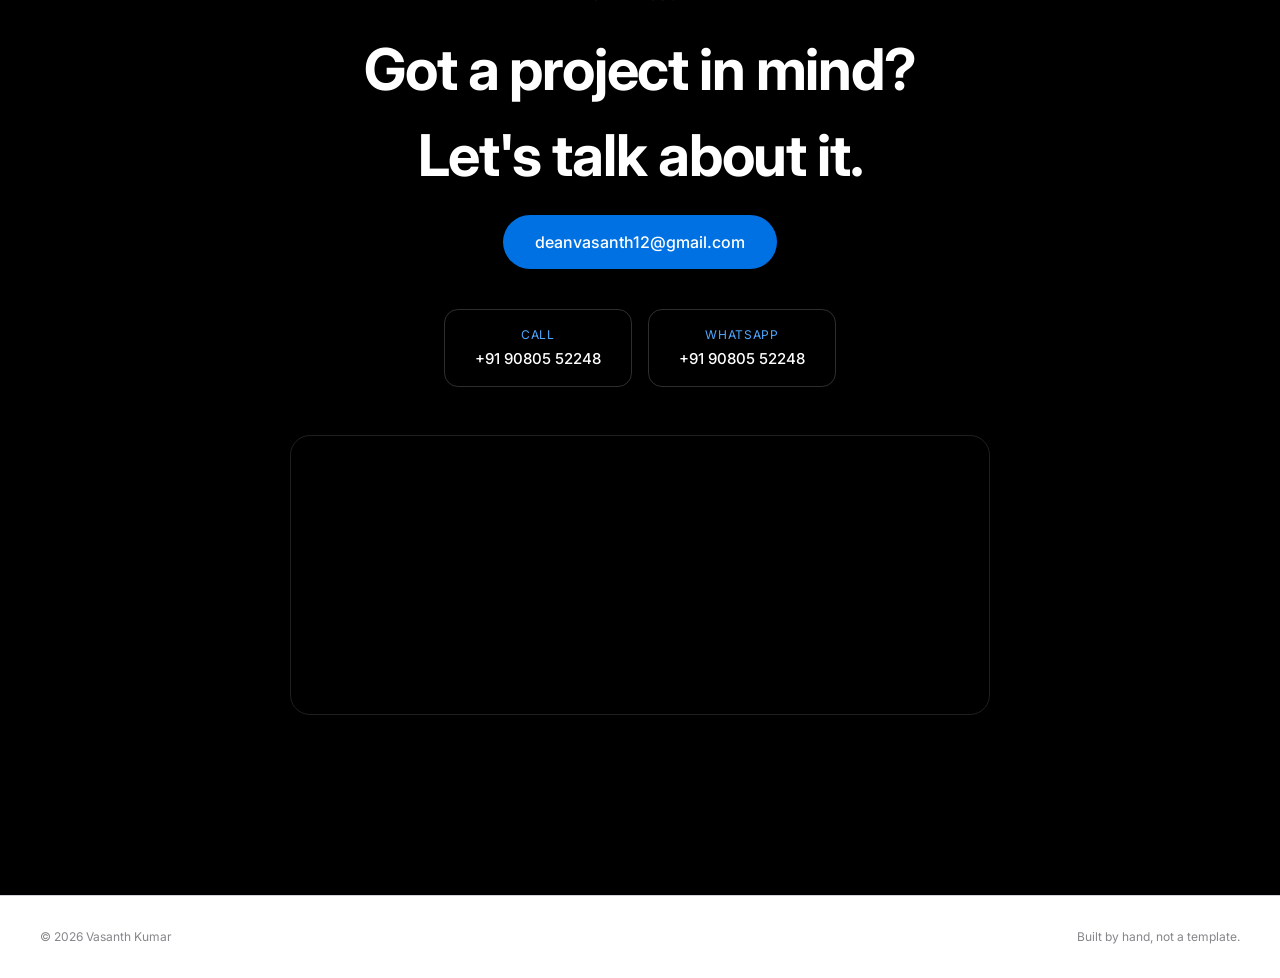
==== commit 144a1abb: "portfolio" ====
--- a/index.html
+++ b/index.html
@@ -30,51 +30,39 @@
     <a href="#work" class="btn btn-primary">See the work</a>
     <a href="#contact" class="btn-link">Start a project <span class="chev">›</span></a>
   </div>
-  <div class="hero-stack reveal-img" id="hero-stack">
-    <div class="stack-card card-restaurant" data-depth="0.5">
-      <div class="mini-chrome"><span></span><span></span><span></span></div>
-      <div class="mini-body">
-        <div class="mini-line w70 light"></div>
-        <div class="mini-line w40 light"></div>
-        <div class="mini-block"></div>
-      </div>
-      <span class="stack-label">Ember &amp; Oak</span>
-    </div>
-    <div class="stack-card card-saas" data-depth="0.8">
-      <div class="mini-chrome"><span></span><span></span><span></span></div>
-      <div class="mini-body">
-        <div class="mini-line w60"></div>
-        <div class="mini-line w35"></div>
-        <div class="mini-pill"></div>
-      </div>
-      <span class="stack-label">Pulse</span>
-    </div>
-    <div class="stack-card card-coach" data-depth="1.1">
-      <div class="mini-chrome"><span></span><span></span><span></span></div>
-      <div class="mini-body">
-        <div class="mini-line w50 light"></div>
-        <div class="mini-line w30 light"></div>
-        <div class="mini-circle"></div>
-      </div>
-      <span class="stack-label">Maya Lindqvist</span>
-    </div>
-    <div class="stack-card card-ecom" data-depth="0.8">
-      <div class="mini-chrome"><span></span><span></span><span></span></div>
-      <div class="mini-body">
-        <div class="mini-line w55 light"></div>
-        <div class="mini-swatches"><span></span><span></span><span></span></div>
-      </div>
-      <span class="stack-label">Fielder</span>
-    </div>
-    <div class="stack-card card-event" data-depth="0.5">
-      <div class="mini-chrome"><span></span><span></span><span></span></div>
-      <div class="mini-body">
-        <div class="mini-line w45 light"></div>
-        <div class="mini-countdown"><span></span><span></span><span></span></div>
-      </div>
-      <span class="stack-label">Signal/26</span>
+  <div class="hero-slider" id="hero-slider">
+    <div class="slide active" style="background-image:url('https://placehold.co/1600x900/14161A/3E5CFF?text=I+design+it')"></div>
+    <div class="slide" style="background-image:url('https://placehold.co/1600x900/14161A/E8623D?text=I+build+it')"></div>
+    <div class="slide" style="background-image:url('https://placehold.co/1600x900/0071E3/FFFFFF?text=It+ships')"></div>
+    <div class="slide-dots">
+      <span class="dot active" data-slide="0"></span>
+      <span class="dot" data-slide="1"></span>
+      <span class="dot" data-slide="2"></span>
     </div>
   </div>
+</section>
+
+<section class="feature-grid">
+  <a href="#work" class="feature-card">
+    <div class="feature-icon fi-1"></div>
+    <h3>Web Design</h3>
+    <p>Interfaces built around how your customers actually decide.</p>
+  </a>
+  <a href="#work" class="feature-card">
+    <div class="feature-icon fi-2"></div>
+    <h3>Web Development</h3>
+    <p>Fast, working sites — what you approve is what ships.</p>
+  </a>
+  <a href="#work" class="feature-card">
+    <div class="feature-icon fi-3"></div>
+    <h3>Graphic Design</h3>
+    <p>Visual identity that holds up across every screen.</p>
+  </a>
+  <a href="#contact" class="feature-card">
+    <div class="feature-icon fi-4"></div>
+    <h3>Ongoing Support</h3>
+    <p>Real fixes and updates after launch, not radio silence.</p>
+  </a>
 </section>
 
 <section class="intro-band light">
@@ -187,6 +175,12 @@
       <span class="contact-method-value">+91 90805 52248</span>
     </a>
   </div>
+  <div class="contact-map reveal">
+    <iframe
+      src="https://www.google.com/maps?q=Madurai,Tamil+Nadu&output=embed"
+      width="100%" height="100%" style="border:0;" allowfullscreen="" loading="lazy" referrerpolicy="no-referrer-when-downgrade">
+    </iframe>
+  </div>
 </section>
 
 <footer class="light">
--- a/style.css
+++ b/style.css
@@ -74,68 +74,65 @@
 .chev { font-size: 18px; font-weight: 400; transition: transform 0.2s; }
 .btn-link:hover .chev { transform: translateX(2px); }
 
-.hero-frame, .showcase-frame {
+.showcase-frame {
   border-radius: 20px; overflow: hidden;
   box-shadow: 0 40px 100px rgba(0,0,0,0.16);
   border: 1px solid rgba(0,0,0,0.06);
   background: var(--offwhite);
-  margin-bottom: 100px;
+  margin-bottom: 0;
 }
 .frame-bar { display: flex; gap: 7px; padding: 14px 18px; background: #E8E8ED; }
 .frame-bar span { width: 11px; height: 11px; border-radius: 50%; background: #C6C6CB; }
 .showcase.dark .frame-bar { background: #2C2C2E; }
 .showcase.dark .frame-bar span { background: #48484A; }
 
-/* ---------- Hero stacked card collage ---------- */
-.hero-stack {
+/* ---------- Hero image slider ---------- */
+.hero-slider {
   position: relative;
-  max-width: 900px;
-  height: 360px;
-  margin: 0 auto 120px;
-  cursor: pointer;
-}
-.stack-card {
-  position: absolute;
-  top: 50%; left: 50%;
-  width: 250px; height: 180px;
-  border-radius: 16px;
+  max-width: 1000px;
+  height: 480px;
+  margin: 0 auto 0;
+  border-radius: 24px;
   overflow: hidden;
-  box-shadow: 0 30px 60px rgba(0,0,0,0.2);
+  box-shadow: 0 40px 100px rgba(0,0,0,0.16);
+}
+.slide {
+  position: absolute; inset: 0;
+  background-size: cover; background-position: center;
+  opacity: 0; transition: opacity 1s ease;
+}
+.slide.active { opacity: 1; }
+.slide-dots {
+  position: absolute; bottom: 24px; left: 50%; transform: translateX(-50%);
+  display: flex; gap: 10px; z-index: 2;
+}
+.dot { width: 9px; height: 9px; border-radius: 50%; background: rgba(255,255,255,0.5); cursor: pointer; transition: background 0.2s, transform 0.2s; }
+.dot.active { background: #fff; transform: scale(1.2); }
+
+/* ---------- Feature grid (services) ---------- */
+.feature-grid {
+  display: grid; grid-template-columns: repeat(4, 1fr); gap: 24px;
+  max-width: 1100px; margin: 0 auto; padding: 120px 24px 60px;
+}
+.feature-card {
+  background: var(--offwhite); border-radius: 20px; padding: 32px 24px;
+  transition: transform 0.25s, box-shadow 0.25s;
+}
+.feature-card:hover { transform: translateY(-6px); box-shadow: 0 20px 44px rgba(0,0,0,0.08); }
+.feature-icon { width: 44px; height: 44px; border-radius: 12px; margin-bottom: 20px; }
+.fi-1 { background: linear-gradient(135deg, #0071E3, #4FA8FF); }
+.fi-2 { background: linear-gradient(135deg, #1D1D1F, #48484A); }
+.fi-3 { background: linear-gradient(135deg, #E8623D, #FFA07A); }
+.fi-4 { background: linear-gradient(135deg, #16A34A, #6EE7B7); }
+.feature-card h3 { font-size: 17px; font-weight: 600; margin-bottom: 8px; letter-spacing: -0.01em; }
+.feature-card p { font-size: 14px; color: var(--gray); }
+
+/* ---------- Contact map ---------- */
+.contact-map {
+  max-width: 700px; margin: 48px auto 0;
+  height: 280px; border-radius: 20px; overflow: hidden;
   border: 1px solid rgba(255,255,255,0.12);
-  transition: transform 0.15s ease-out, box-shadow 0.35s;
-  will-change: transform;
-}
-.mini-chrome { display: flex; gap: 5px; padding: 10px 12px; background: rgba(0,0,0,0.15); }
-.mini-chrome span { width: 7px; height: 7px; border-radius: 50%; background: rgba(255,255,255,0.3); }
-.mini-body { padding: 16px 16px 8px; display: flex; flex-direction: column; gap: 10px; }
-.mini-line { height: 7px; border-radius: 4px; background: rgba(255,255,255,0.35); }
-.mini-line.light { background: rgba(0,0,0,0.25); }
-.mini-line.w70 { width: 70%; } .mini-line.w60 { width: 60%; } .mini-line.w55 { width: 55%; }
-.mini-line.w50 { width: 50%; } .mini-line.w45 { width: 45%; } .mini-line.w40 { width: 40%; } .mini-line.w35 { width: 35%; } .mini-line.w30 { width: 30%; }
-.mini-block { width: 44%; height: 26px; border-radius: 6px; background: rgba(0,0,0,0.28); margin-top: 4px; }
-.mini-pill { width: 76px; height: 20px; border-radius: 999px; background: rgba(255,255,255,0.9); margin-top: 6px; }
-.mini-circle { width: 30px; height: 30px; border-radius: 50%; background: rgba(0,0,0,0.25); margin-top: 4px; }
-.mini-swatches { display: flex; gap: 6px; margin-top: 4px; }
-.mini-swatches span { width: 18px; height: 18px; border-radius: 50%; background: rgba(255,255,255,0.5); }
-.mini-countdown { display: flex; gap: 6px; margin-top: 4px; }
-.mini-countdown span { width: 26px; height: 22px; border-radius: 5px; background: rgba(255,255,255,0.15); border: 1px solid rgba(255,255,255,0.25); }
-
-.stack-label {
-  position: absolute; bottom: 12px; left: 16px;
-  font-size: 13px; font-weight: 600; color: #fff; letter-spacing: -0.01em;
-}
-
-.card-restaurant { background: linear-gradient(135deg, #2A1810, #4A2D1A); transform: translate(-50%,-50%) translateX(-190px) rotate(-9deg); z-index: 1; }
-.card-saas { background: linear-gradient(135deg, #4F46E5, #6E85FF); transform: translate(-50%,-50%) translateX(-95px) rotate(-4deg); z-index: 2; }
-.card-coach { background: linear-gradient(135deg, #6B7A5E, #8B9C7C); transform: translate(-50%,-50%) rotate(0deg); z-index: 3; }
-.card-ecom { background: linear-gradient(135deg, #1A1A1A, #3A3A3A); transform: translate(-50%,-50%) translateX(95px) rotate(4deg); z-index: 2; }
-.card-event { background: linear-gradient(135deg, #0B0C10, #C4304E); transform: translate(-50%,-50%) translateX(190px) rotate(9deg); z-index: 1; }
-
-.hero-stack.spread .card-restaurant { transform: translate(-50%,-50%) translate(var(--mx,0px), var(--my,0px)) translateX(-220px) translateY(-10px) rotate(-12deg); }
-.hero-stack.spread .card-saas { transform: translate(-50%,-50%) translate(var(--mx,0px), var(--my,0px)) translateX(-110px) translateY(-16px) rotate(-6deg); }
-.hero-stack.spread .card-coach { transform: translate(-50%,-50%) translate(var(--mx,0px), var(--my,0px)) translateY(-22px) rotate(0deg); }
-.hero-stack.spread .card-ecom { transform: translate(-50%,-50%) translate(var(--mx,0px), var(--my,0px)) translateX(110px) translateY(-16px) rotate(6deg); }
-.hero-stack.spread .card-event { transform: translate(-50%,-50%) translate(var(--mx,0px), var(--my,0px)) translateX(220px) translateY(-10px) rotate(12deg); }
+}
 
 /* ---------- Intro band ---------- */
 .intro-band { padding: 60px 24px 160px; text-align: center; }
@@ -189,13 +186,9 @@
   .topbar nav { display: none; }
   .hero { padding-top: 140px; }
   .hero-actions { flex-direction: column; gap: 20px; margin-bottom: 60px; }
-  .hero-stack { height: 480px; }
-  .stack-card { width: 190px; height: 150px; }
-  .card-restaurant { transform: translate(-50%,-50%) translateY(-150px) rotate(-6deg); }
-  .card-saas { transform: translate(-50%,-50%) translateY(-75px) rotate(-3deg); }
-  .card-coach { transform: translate(-50%,-50%) rotate(0deg); }
-  .card-ecom { transform: translate(-50%,-50%) translateY(75px) rotate(3deg); }
-  .card-event { transform: translate(-50%,-50%) translateY(150px) rotate(6deg); }
+  .hero-slider { height: 320px; border-radius: 16px; }
+  .feature-grid { grid-template-columns: 1fr 1fr; padding: 72px 20px 40px; gap: 16px; }
+  .contact-map { height: 200px; }
   .showcase { padding: 100px 20px; }
   .process-grid { grid-template-columns: 1fr 1fr; gap: 32px; }
   .process, .contact, .intro-band { padding: 100px 20px; }
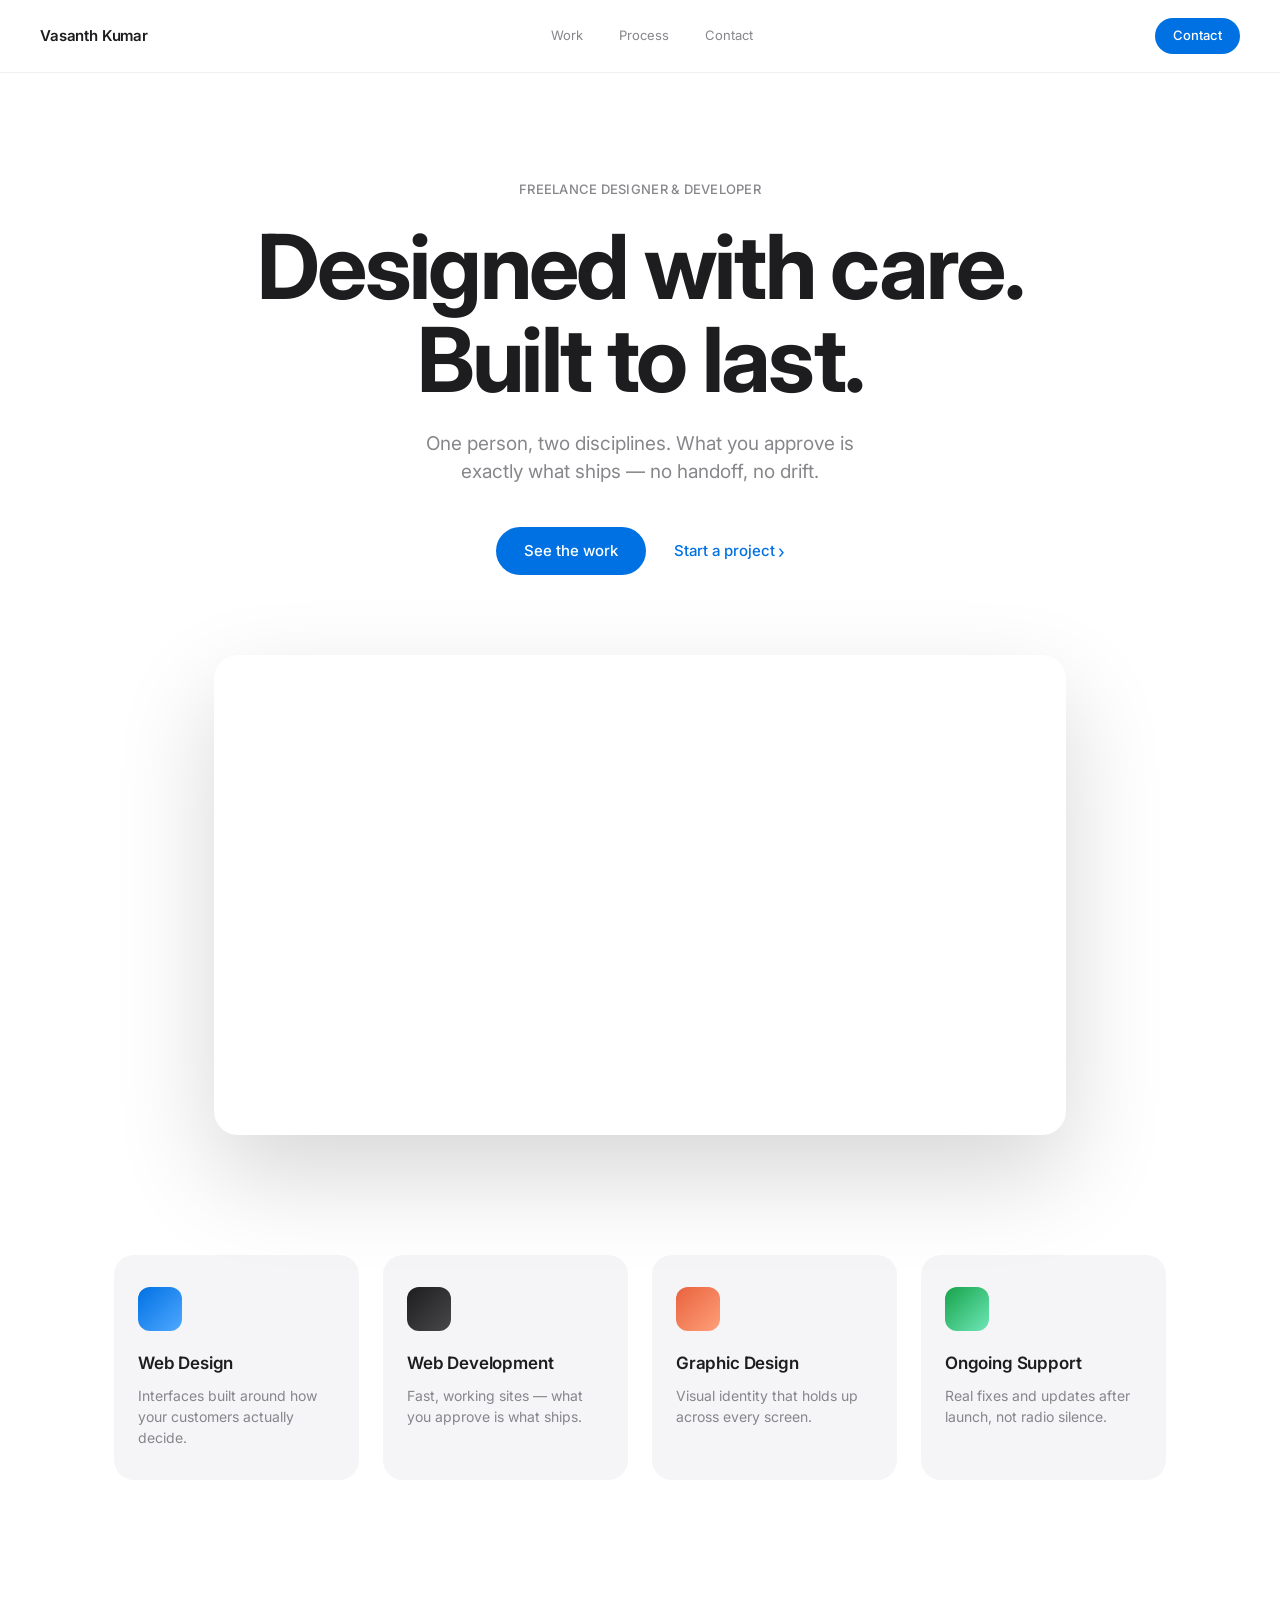
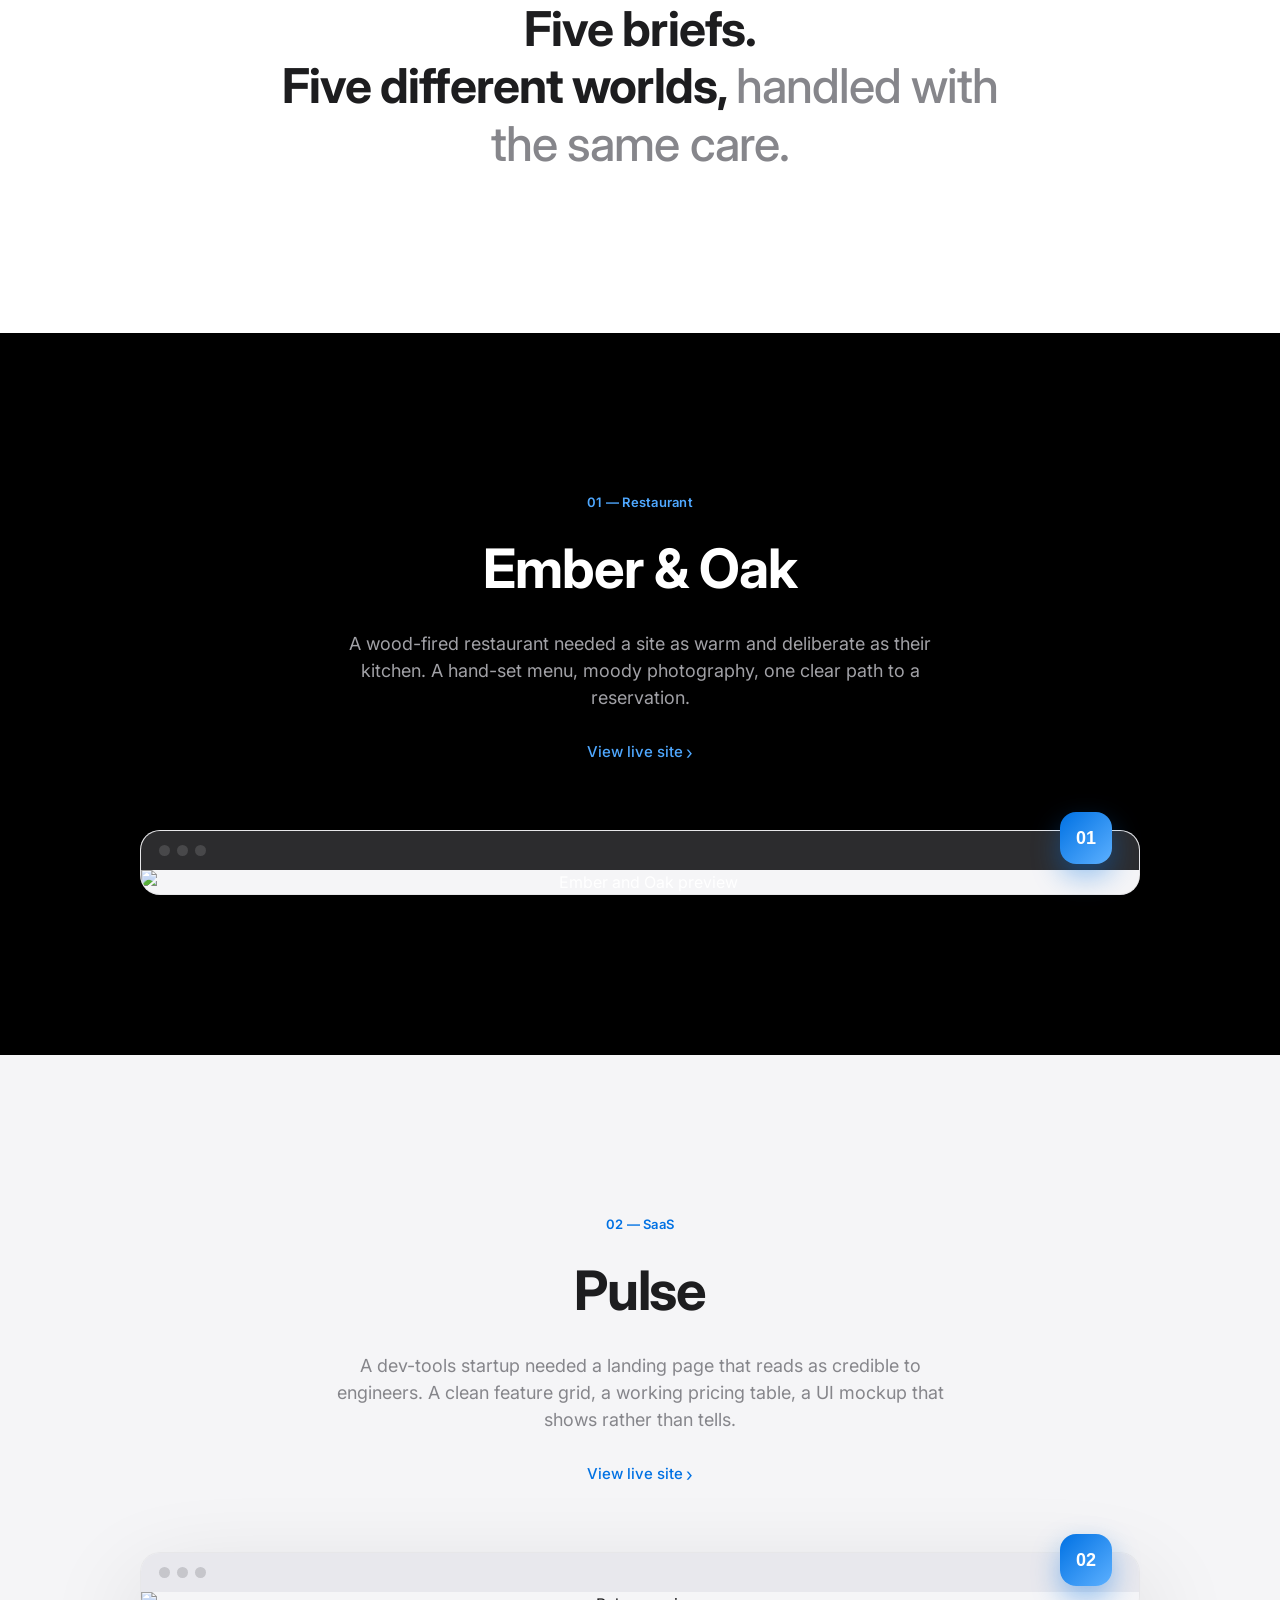
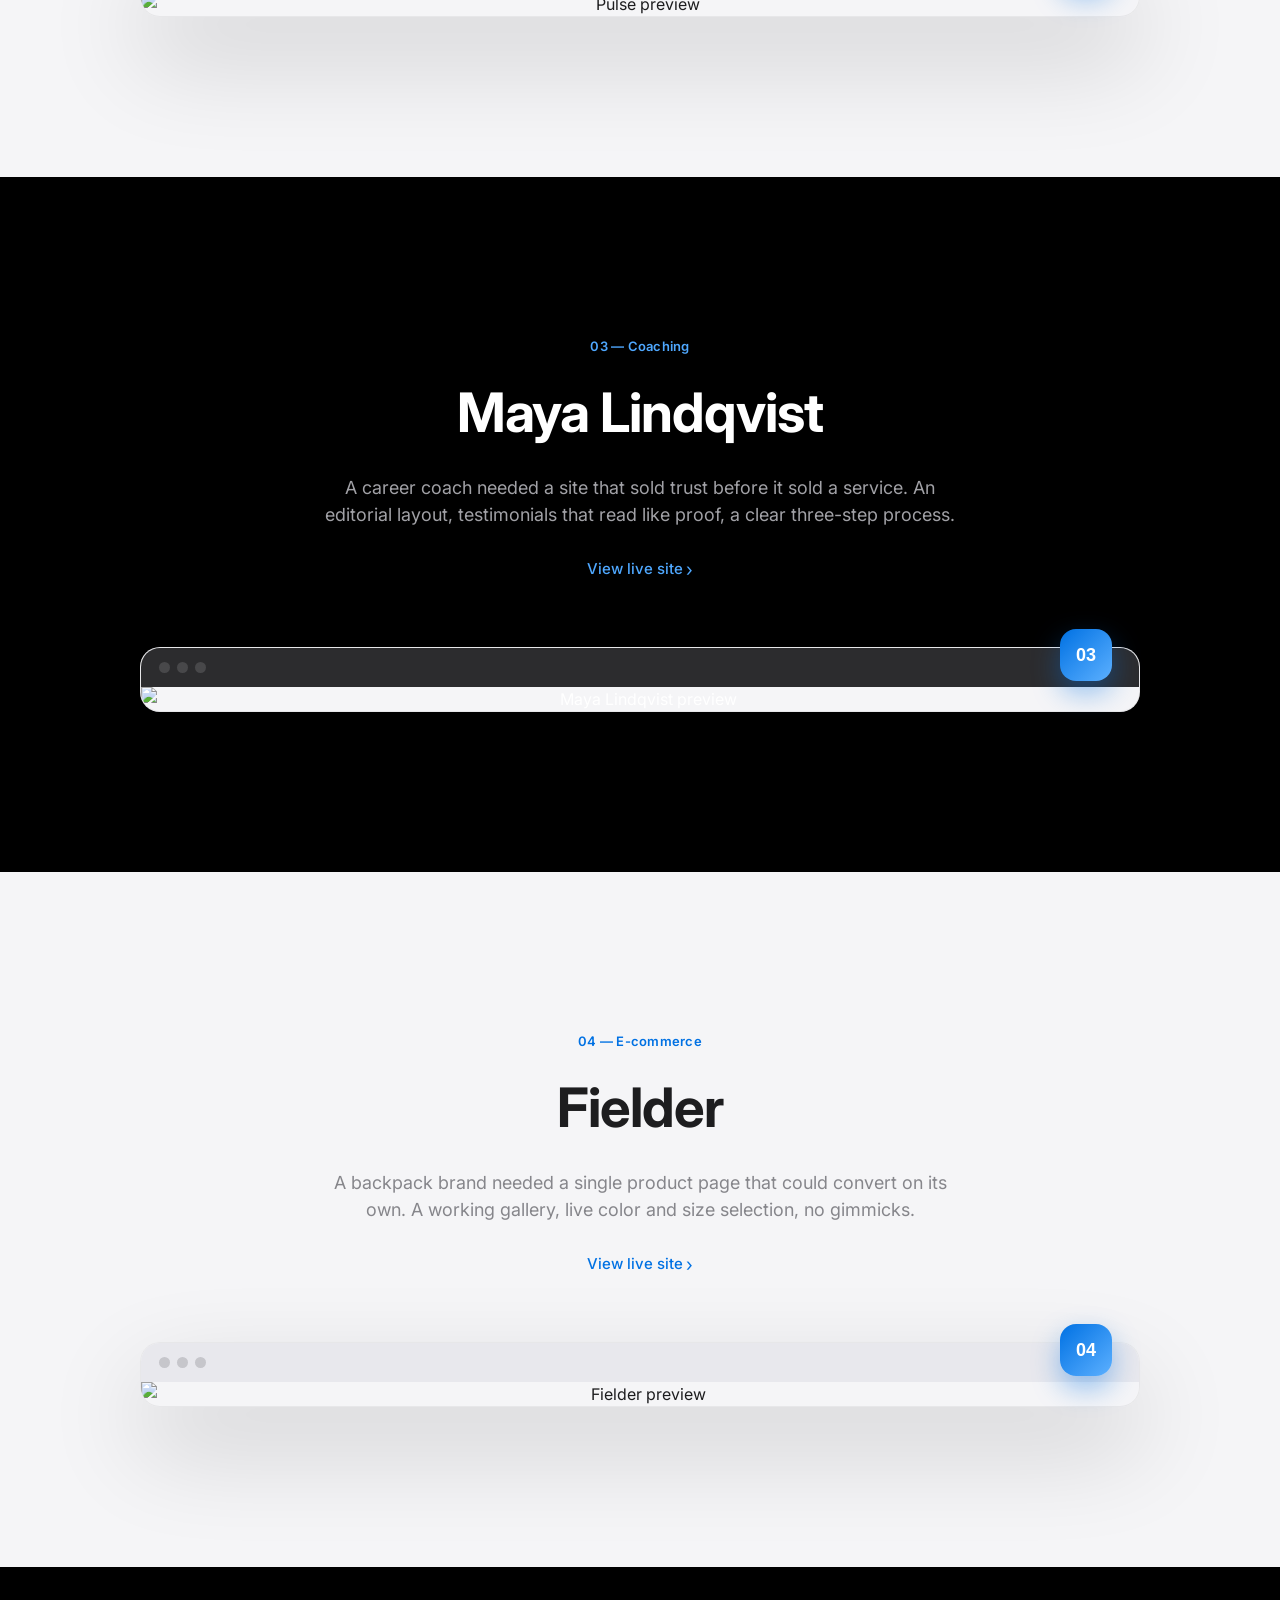
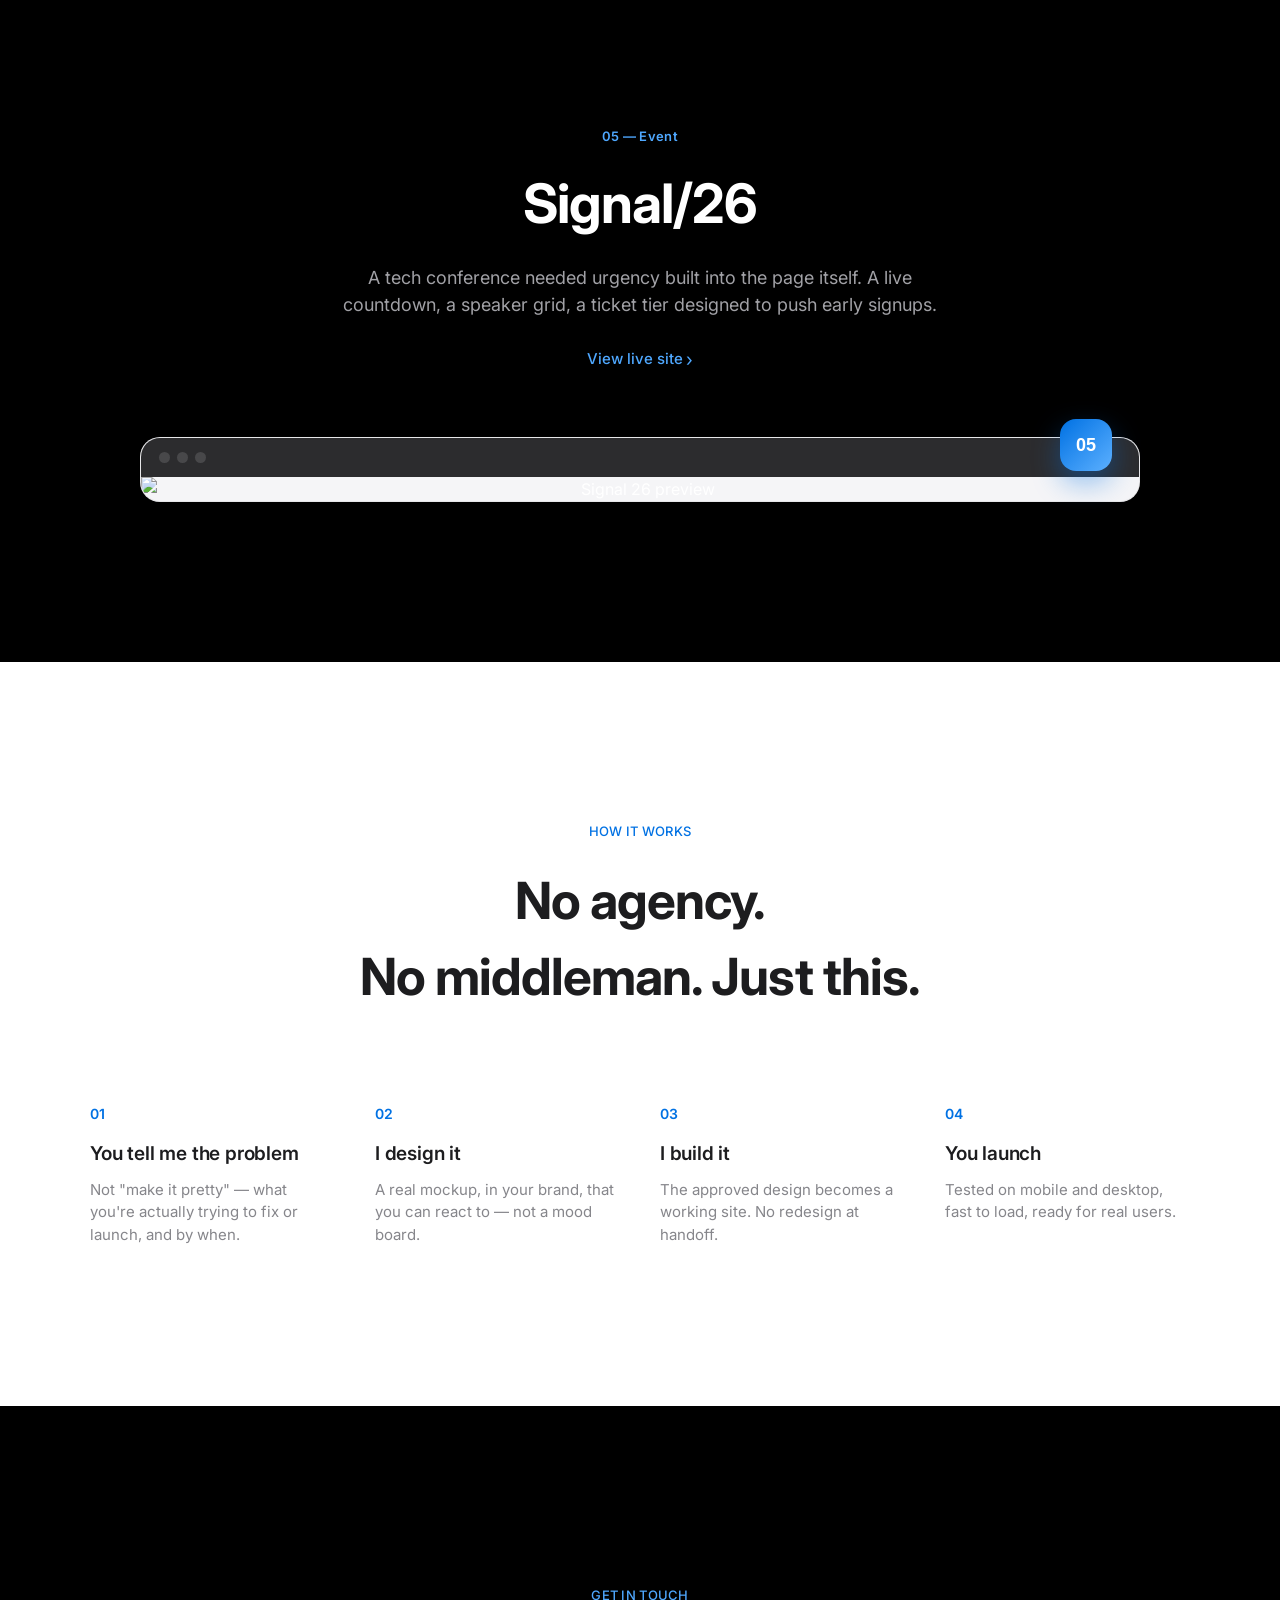
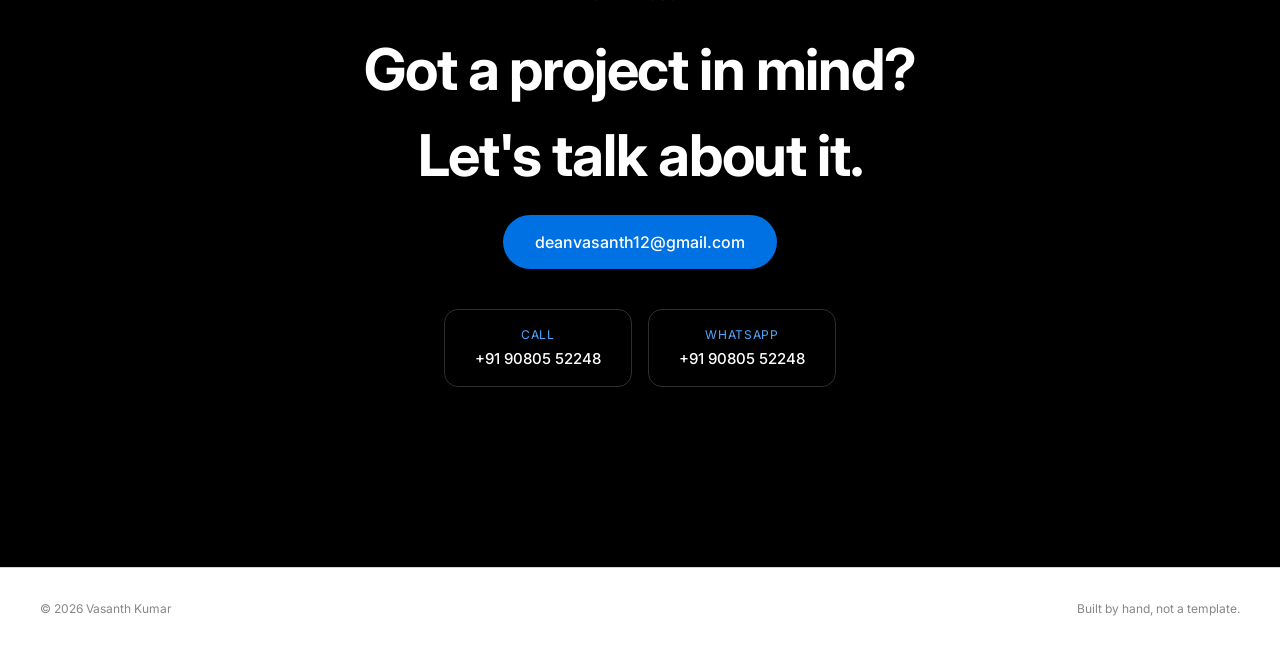
==== commit 7b2ade8d: "portfolio" ====
--- a/index.html
+++ b/index.html
@@ -76,9 +76,12 @@
     <p>A wood-fired restaurant needed a site as warm and deliberate as their kitchen. A hand-set menu, moody photography, one clear path to a reservation.</p>
     <a href="restaurant/" class="btn-link light-link">View live site <span class="chev">›</span></a>
   </div>
-  <div class="showcase-frame reveal-img">
-    <div class="frame-bar"><span></span><span></span><span></span></div>
-    <img src="https://placehold.co/1400x900/2A1810/E8D5B5?text=Ember+%26+Oak" alt="Ember and Oak preview">
+  <div class="showcase-frame tilt-frame reveal-img">
+    <span class="frame-num">01</span>
+    <div class="frame-inner">
+      <div class="frame-bar"><span></span><span></span><span></span></div>
+      <img src="https://placehold.co/1400x900/2A1810/E8D5B5?text=Ember+%26+Oak" alt="Ember and Oak preview">
+    </div>
   </div>
 </section>
 
@@ -89,9 +92,12 @@
     <p>A dev-tools startup needed a landing page that reads as credible to engineers. A clean feature grid, a working pricing table, a UI mockup that shows rather than tells.</p>
     <a href="saas/" class="btn-link">View live site <span class="chev">›</span></a>
   </div>
-  <div class="showcase-frame reveal-img">
-    <div class="frame-bar"><span></span><span></span><span></span></div>
-    <img src="https://placehold.co/1400x900/FAFAF9/4F46E5?text=Pulse" alt="Pulse preview">
+  <div class="showcase-frame tilt-frame reveal-img">
+    <span class="frame-num">02</span>
+    <div class="frame-inner">
+      <div class="frame-bar"><span></span><span></span><span></span></div>
+      <img src="https://placehold.co/1400x900/FAFAF9/4F46E5?text=Pulse" alt="Pulse preview">
+    </div>
   </div>
 </section>
 
@@ -102,9 +108,12 @@
     <p>A career coach needed a site that sold trust before it sold a service. An editorial layout, testimonials that read like proof, a clear three-step process.</p>
     <a href="personal-brand/" class="btn-link light-link">View live site <span class="chev">›</span></a>
   </div>
-  <div class="showcase-frame reveal-img">
-    <div class="frame-bar"><span></span><span></span><span></span></div>
-    <img src="https://placehold.co/1400x900/FBF8F3/6B7A5E?text=Maya+Lindqvist" alt="Maya Lindqvist preview">
+  <div class="showcase-frame tilt-frame reveal-img">
+    <span class="frame-num">03</span>
+    <div class="frame-inner">
+      <div class="frame-bar"><span></span><span></span><span></span></div>
+      <img src="https://placehold.co/1400x900/FBF8F3/6B7A5E?text=Maya+Lindqvist" alt="Maya Lindqvist preview">
+    </div>
   </div>
 </section>
 
@@ -115,9 +124,12 @@
     <p>A backpack brand needed a single product page that could convert on its own. A working gallery, live color and size selection, no gimmicks.</p>
     <a href="ecommerce/" class="btn-link">View live site <span class="chev">›</span></a>
   </div>
-  <div class="showcase-frame reveal-img">
-    <div class="frame-bar"><span></span><span></span><span></span></div>
-    <img src="https://placehold.co/1400x900/EFEFEA/1A1A1A?text=Fielder" alt="Fielder preview">
+  <div class="showcase-frame tilt-frame reveal-img">
+    <span class="frame-num">04</span>
+    <div class="frame-inner">
+      <div class="frame-bar"><span></span><span></span><span></span></div>
+      <img src="https://placehold.co/1400x900/EFEFEA/1A1A1A?text=Fielder" alt="Fielder preview">
+    </div>
   </div>
 </section>
 
@@ -128,9 +140,12 @@
     <p>A tech conference needed urgency built into the page itself. A live countdown, a speaker grid, a ticket tier designed to push early signups.</p>
     <a href="event/" class="btn-link light-link">View live site <span class="chev">›</span></a>
   </div>
-  <div class="showcase-frame reveal-img">
-    <div class="frame-bar"><span></span><span></span><span></span></div>
-    <img src="https://placehold.co/1400x900/0B0C10/FF4D6D?text=Signal%2F26" alt="Signal 26 preview">
+  <div class="showcase-frame tilt-frame reveal-img">
+    <span class="frame-num">05</span>
+    <div class="frame-inner">
+      <div class="frame-bar"><span></span><span></span><span></span></div>
+      <img src="https://placehold.co/1400x900/0B0C10/FF4D6D?text=Signal%2F26" alt="Signal 26 preview">
+    </div>
   </div>
 </section>
 
@@ -175,12 +190,6 @@
       <span class="contact-method-value">+91 90805 52248</span>
     </a>
   </div>
-  <div class="contact-map reveal">
-    <iframe
-      src="https://www.google.com/maps?q=Madurai,Tamil+Nadu&output=embed"
-      width="100%" height="100%" style="border:0;" allowfullscreen="" loading="lazy" referrerpolicy="no-referrer-when-downgrade">
-    </iframe>
-  </div>
 </section>
 
 <footer class="light">
--- a/style.css
+++ b/style.css
@@ -75,11 +75,33 @@
 .btn-link:hover .chev { transform: translateX(2px); }
 
 .showcase-frame {
+  border-radius: 20px;
+  box-shadow: 0 40px 100px rgba(0,0,0,0.16);
+  margin-bottom: 0;
+  position: relative;
+  overflow: visible;
+}
+.frame-inner {
   border-radius: 20px; overflow: hidden;
-  box-shadow: 0 40px 100px rgba(0,0,0,0.16);
   border: 1px solid rgba(0,0,0,0.06);
   background: var(--offwhite);
-  margin-bottom: 0;
+}
+.tilt-frame {
+  transform-style: preserve-3d;
+  transition: transform 0.15s ease-out, box-shadow 0.3s;
+  will-change: transform;
+}
+.tilt-frame:hover {
+  box-shadow: 0 50px 120px rgba(0,113,227,0.25);
+}
+.showcase.dark .tilt-frame:hover { box-shadow: 0 50px 120px rgba(255,255,255,0.15); }
+.frame-num {
+  position: absolute; top: -18px; right: 28px; z-index: 3;
+  width: 52px; height: 52px; border-radius: 16px;
+  background: linear-gradient(135deg, var(--blue), #5CB0FF);
+  color: #fff; font-family: 'Space Grotesk', sans-serif; font-weight: 700; font-size: 18px;
+  display: flex; align-items: center; justify-content: center;
+  box-shadow: 0 12px 28px rgba(0,113,227,0.4);
 }
 .frame-bar { display: flex; gap: 7px; padding: 14px 18px; background: #E8E8ED; }
 .frame-bar span { width: 11px; height: 11px; border-radius: 50%; background: #C6C6CB; }
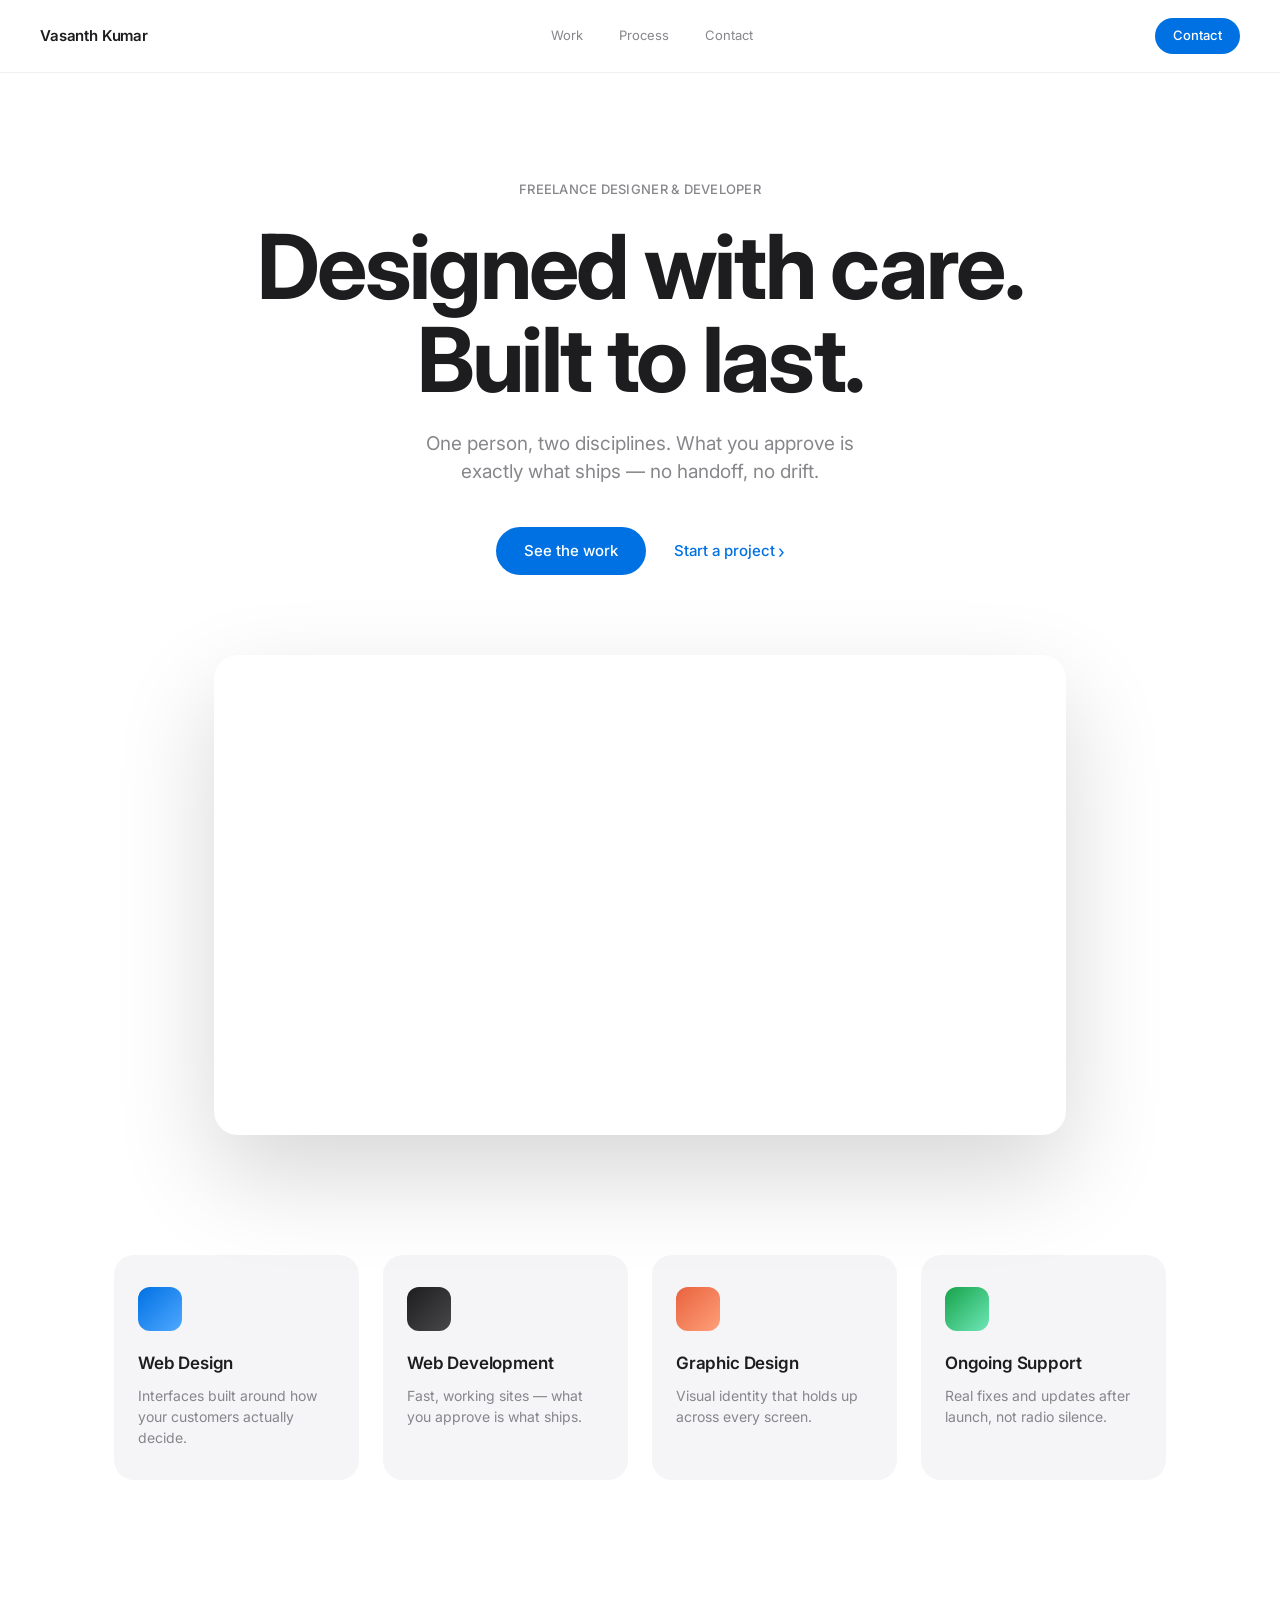
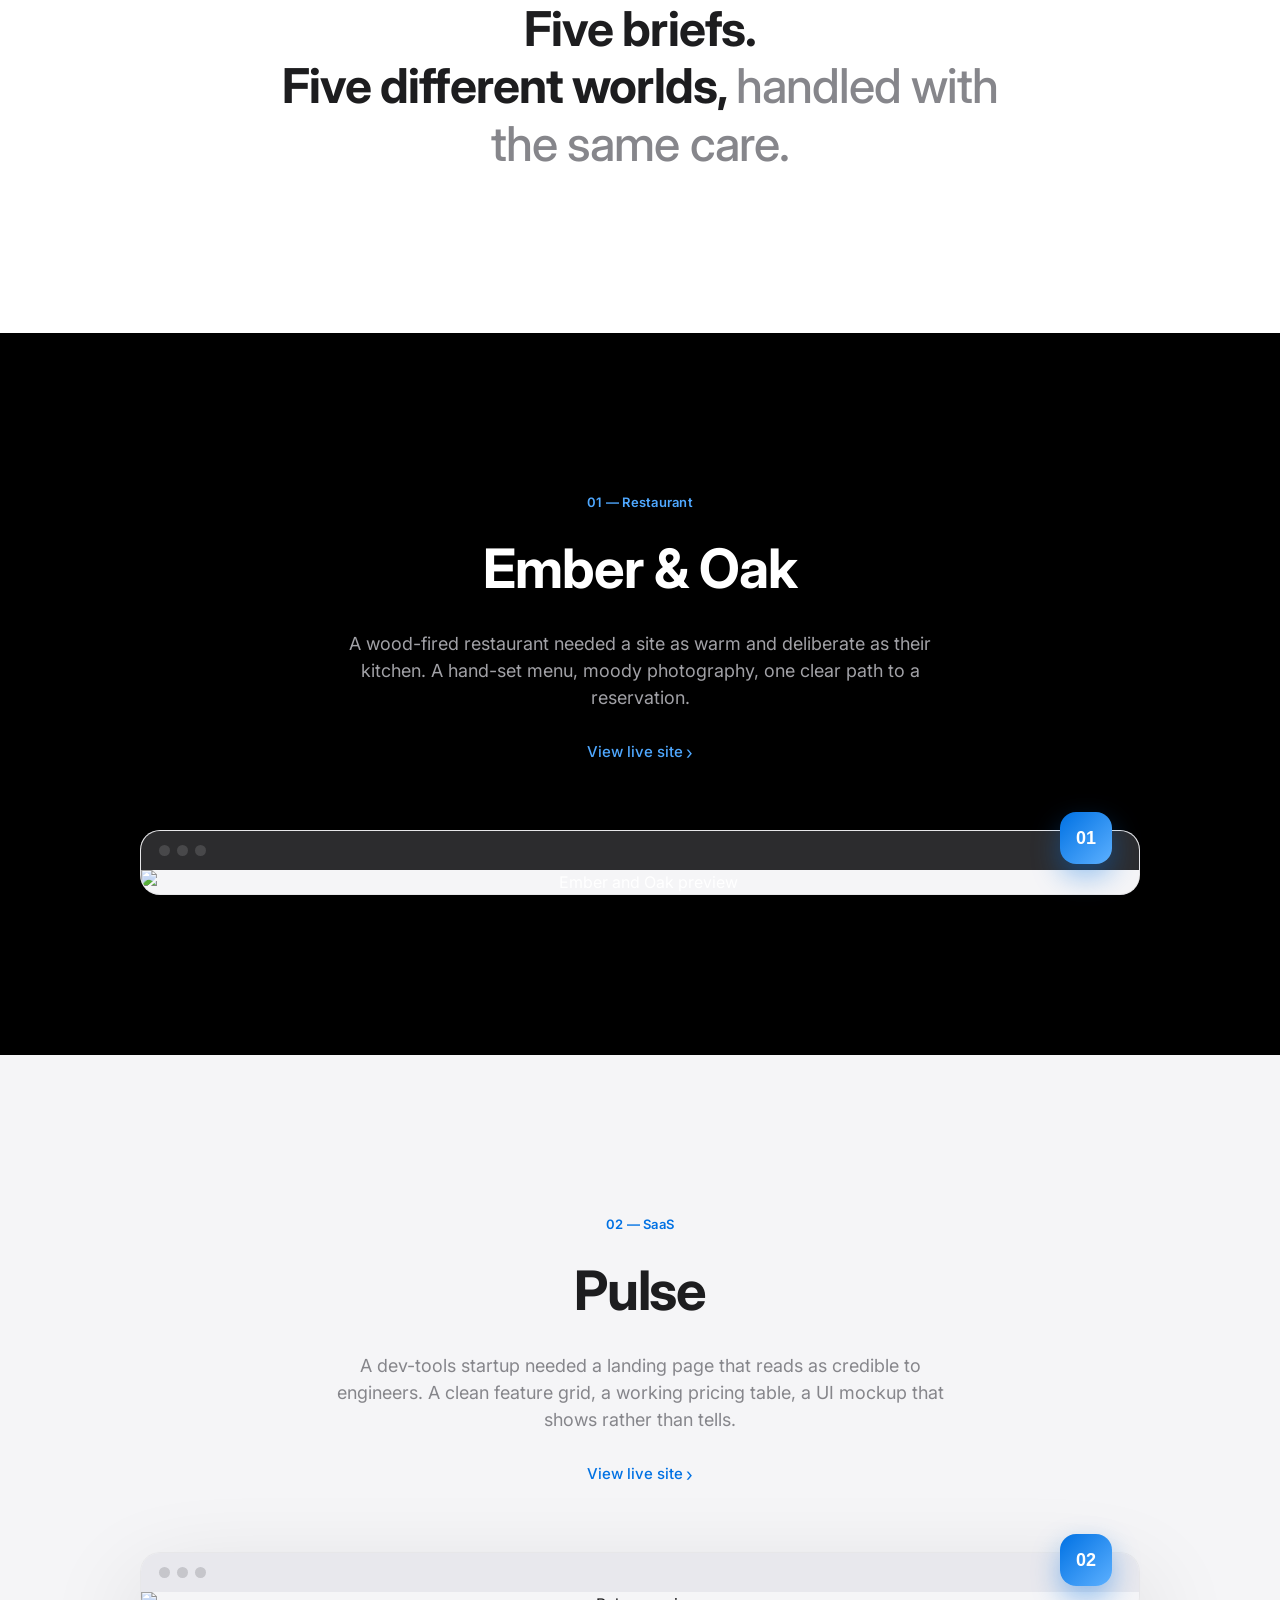
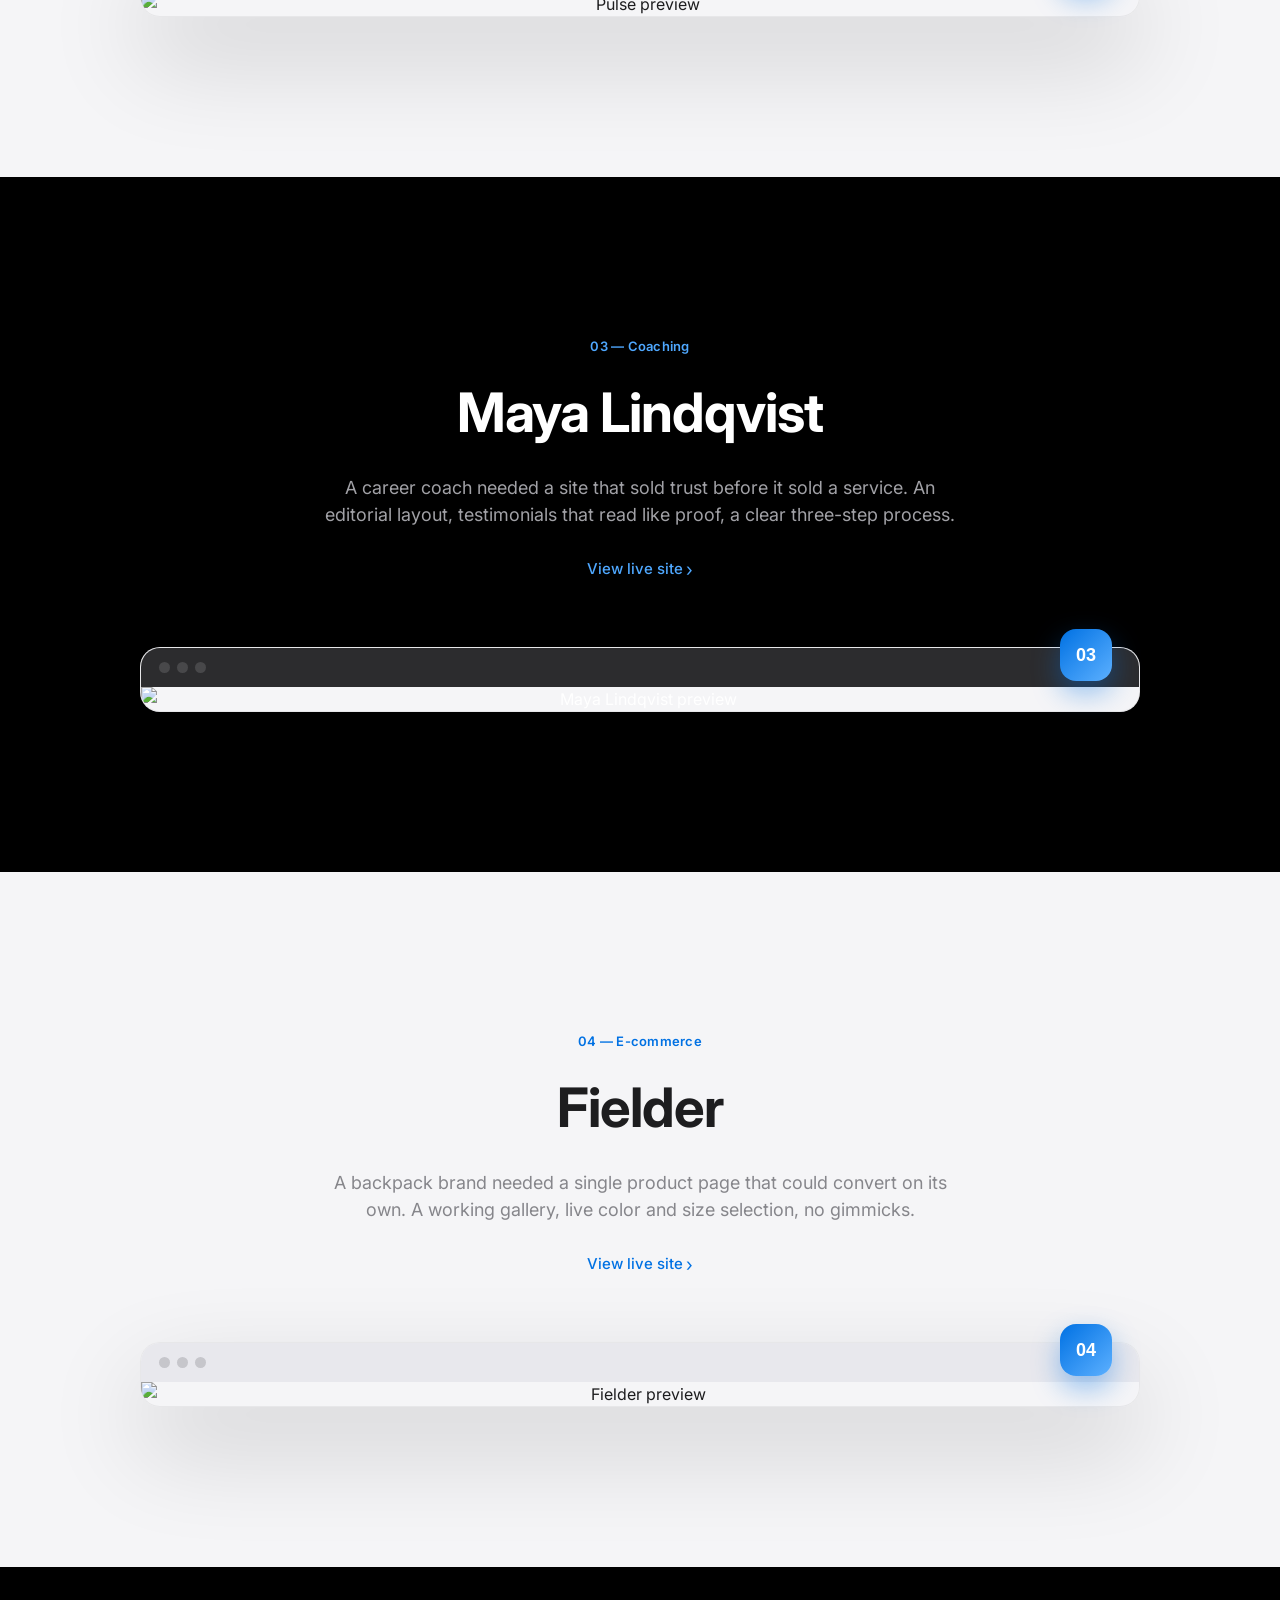
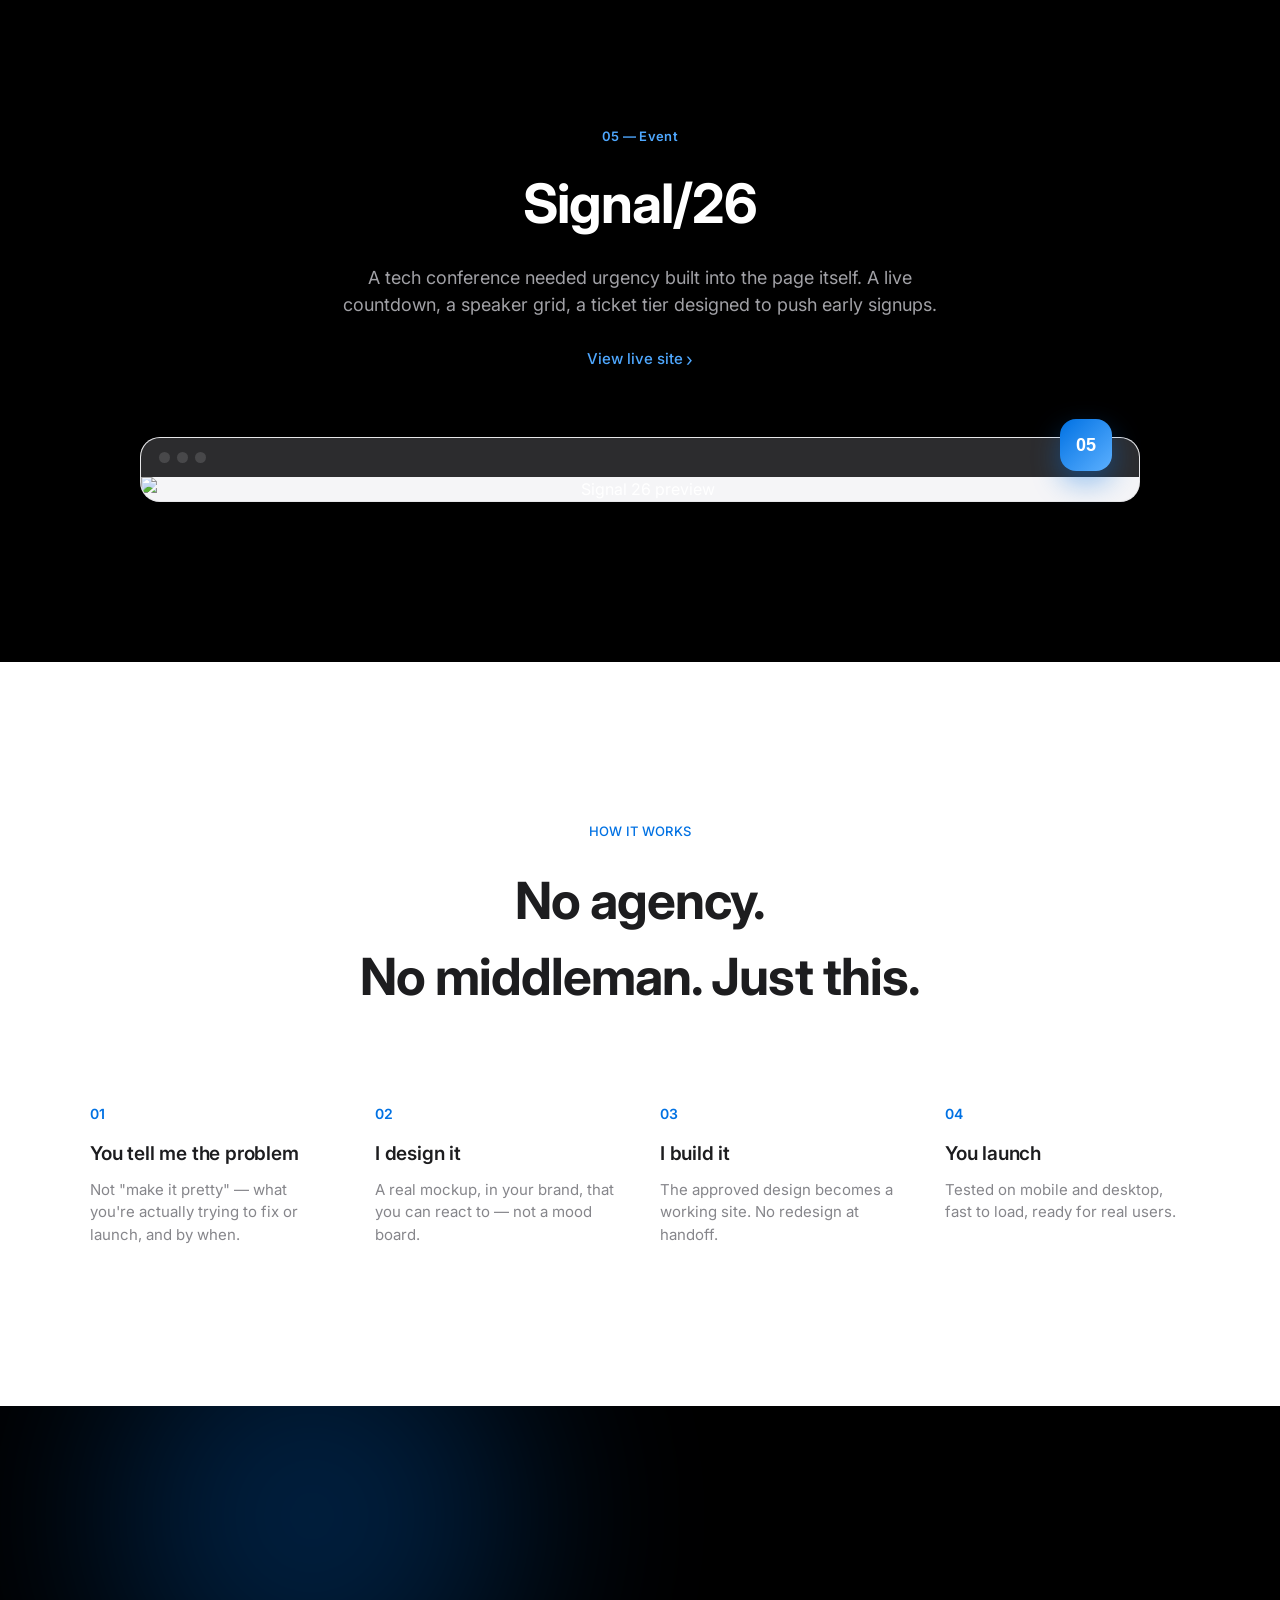
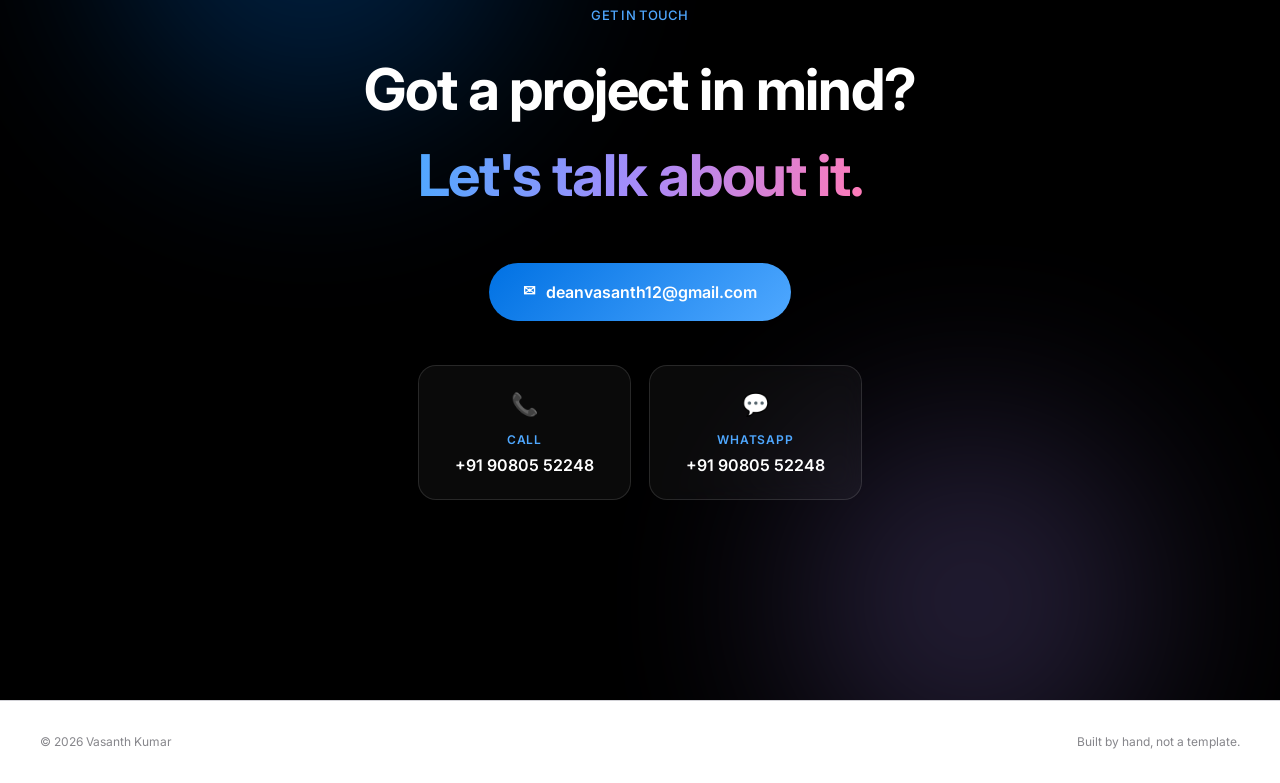
==== commit 32d74be5: "stylish" ====
--- a/index.html
+++ b/index.html
@@ -177,15 +177,21 @@
 </section>
 
 <section class="contact dark" id="contact">
+  <div class="contact-orb orb-1"></div>
+  <div class="contact-orb orb-2"></div>
   <p class="eyebrow reveal">Get In Touch</p>
-  <h2 class="reveal">Got a project in mind?<br>Let's talk about it.</h2>
-  <a href="mailto:deanvasanth12@gmail.com" class="btn btn-primary btn-large reveal">deanvasanth12@gmail.com</a>
+  <h2 class="reveal">Got a project in mind?<br><span class="gradient-text">Let's talk about it.</span></h2>
+  <a href="mailto:deanvasanth12@gmail.com" class="btn btn-glow reveal">
+    <span class="btn-icon">✉</span> deanvasanth12@gmail.com
+  </a>
   <div class="contact-methods reveal">
     <a href="tel:+919080552248" class="contact-method">
+      <span class="method-icon">📞</span>
       <span class="contact-method-label">Call</span>
       <span class="contact-method-value">+91 90805 52248</span>
     </a>
     <a href="https://wa.me/919080552248" class="contact-method" target="_blank" rel="noopener">
+      <span class="method-icon">💬</span>
       <span class="contact-method-label">WhatsApp</span>
       <span class="contact-method-value">+91 90805 52248</span>
     </a>
--- a/style.css
+++ b/style.css
@@ -187,15 +187,56 @@
 .process-step p { color: var(--gray); font-size: 15px; }
 
 /* ---------- Contact ---------- */
-.contact { text-align: center; padding: 180px 24px; }
+.contact { text-align: center; padding: 200px 24px; position: relative; overflow: hidden; }
 .contact.dark { background: var(--black); color: #fff; }
-.contact h2 { font-size: clamp(2.2rem, 4.5vw, 3.6rem); font-weight: 700; letter-spacing: -0.02em; margin-bottom: 8px; }
-.contact .eyebrow { color: #4FA8FF; }
-.contact-methods { margin-top: 40px; display: flex; gap: 16px; justify-content: center; flex-wrap: wrap; }
-.contact-method { display: flex; flex-direction: column; align-items: center; gap: 4px; padding: 16px 30px; border: 1px solid rgba(255,255,255,0.18); border-radius: 14px; transition: all 0.2s; }
-.contact-method:hover { background: rgba(255,255,255,0.06); border-color: rgba(255,255,255,0.3); }
-.contact-method-label { font-size: 12px; text-transform: uppercase; letter-spacing: 0.06em; color: #4FA8FF; }
-.contact-method-value { font-size: 15px; color: #fff; font-weight: 500; }
+.contact h2 { font-size: clamp(2.2rem, 4.5vw, 3.6rem); font-weight: 700; letter-spacing: -0.02em; margin-bottom: 44px; position: relative; z-index: 2; }
+.contact .eyebrow { color: #4FA8FF; position: relative; z-index: 2; }
+.gradient-text {
+  background: linear-gradient(100deg, #4FA8FF 0%, #A78BFA 50%, #FF7AB8 100%);
+  -webkit-background-clip: text; background-clip: text; color: transparent;
+}
+
+.contact-orb { position: absolute; border-radius: 50%; filter: blur(100px); z-index: 0; pointer-events: none; }
+.orb-1 { width: 420px; height: 420px; background: var(--blue); opacity: 0.28; top: -100px; left: 8%; animation: orb-drift-a 9s ease-in-out infinite; }
+.orb-2 { width: 360px; height: 360px; background: #A78BFA; opacity: 0.22; bottom: -80px; right: 10%; animation: orb-drift-b 11s ease-in-out infinite; }
+@keyframes orb-drift-a { 0%,100% { transform: translate(0,0); } 50% { transform: translate(30px, 20px); } }
+@keyframes orb-drift-b { 0%,100% { transform: translate(0,0); } 50% { transform: translate(-30px, -20px); } }
+
+.btn-glow {
+  position: relative; z-index: 2;
+  display: inline-flex; align-items: center; gap: 10px;
+  font-size: 16px; font-weight: 600; color: #fff;
+  padding: 17px 34px; border-radius: 999px;
+  background: linear-gradient(135deg, var(--blue), #4FA8FF);
+  box-shadow: 0 0 0 rgba(0,113,227,0.5);
+  animation: glow-pulse 2.6s ease-in-out infinite;
+  transition: transform 0.2s;
+}
+.btn-glow:hover { transform: translateY(-3px) scale(1.02); }
+.btn-icon { font-size: 15px; }
+@keyframes glow-pulse {
+  0%, 100% { box-shadow: 0 0 20px rgba(0,113,227,0.35), 0 0 0 rgba(0,113,227,0); }
+  50% { box-shadow: 0 0 40px rgba(0,113,227,0.65), 0 0 60px rgba(79,168,255,0.25); }
+}
+
+.contact-methods { margin-top: 44px; display: flex; gap: 18px; justify-content: center; flex-wrap: wrap; position: relative; z-index: 2; }
+.contact-method {
+  display: flex; flex-direction: column; align-items: center; gap: 4px;
+  padding: 22px 36px; border-radius: 18px;
+  background: rgba(255,255,255,0.04);
+  border: 1px solid rgba(255,255,255,0.12);
+  backdrop-filter: blur(12px);
+  transition: all 0.25s cubic-bezier(0.16,1,0.3,1);
+}
+.contact-method:hover {
+  background: rgba(255,255,255,0.08);
+  border-color: rgba(79,168,255,0.5);
+  transform: translateY(-5px);
+  box-shadow: 0 20px 44px rgba(0,113,227,0.25);
+}
+.method-icon { font-size: 22px; margin-bottom: 6px; }
+.contact-method-label { font-size: 12px; text-transform: uppercase; letter-spacing: 0.08em; color: #4FA8FF; font-weight: 600; }
+.contact-method-value { font-size: 16px; color: #fff; font-weight: 600; }
 
 footer.light {
   display: flex; justify-content: space-between; padding: 32px 40px;
